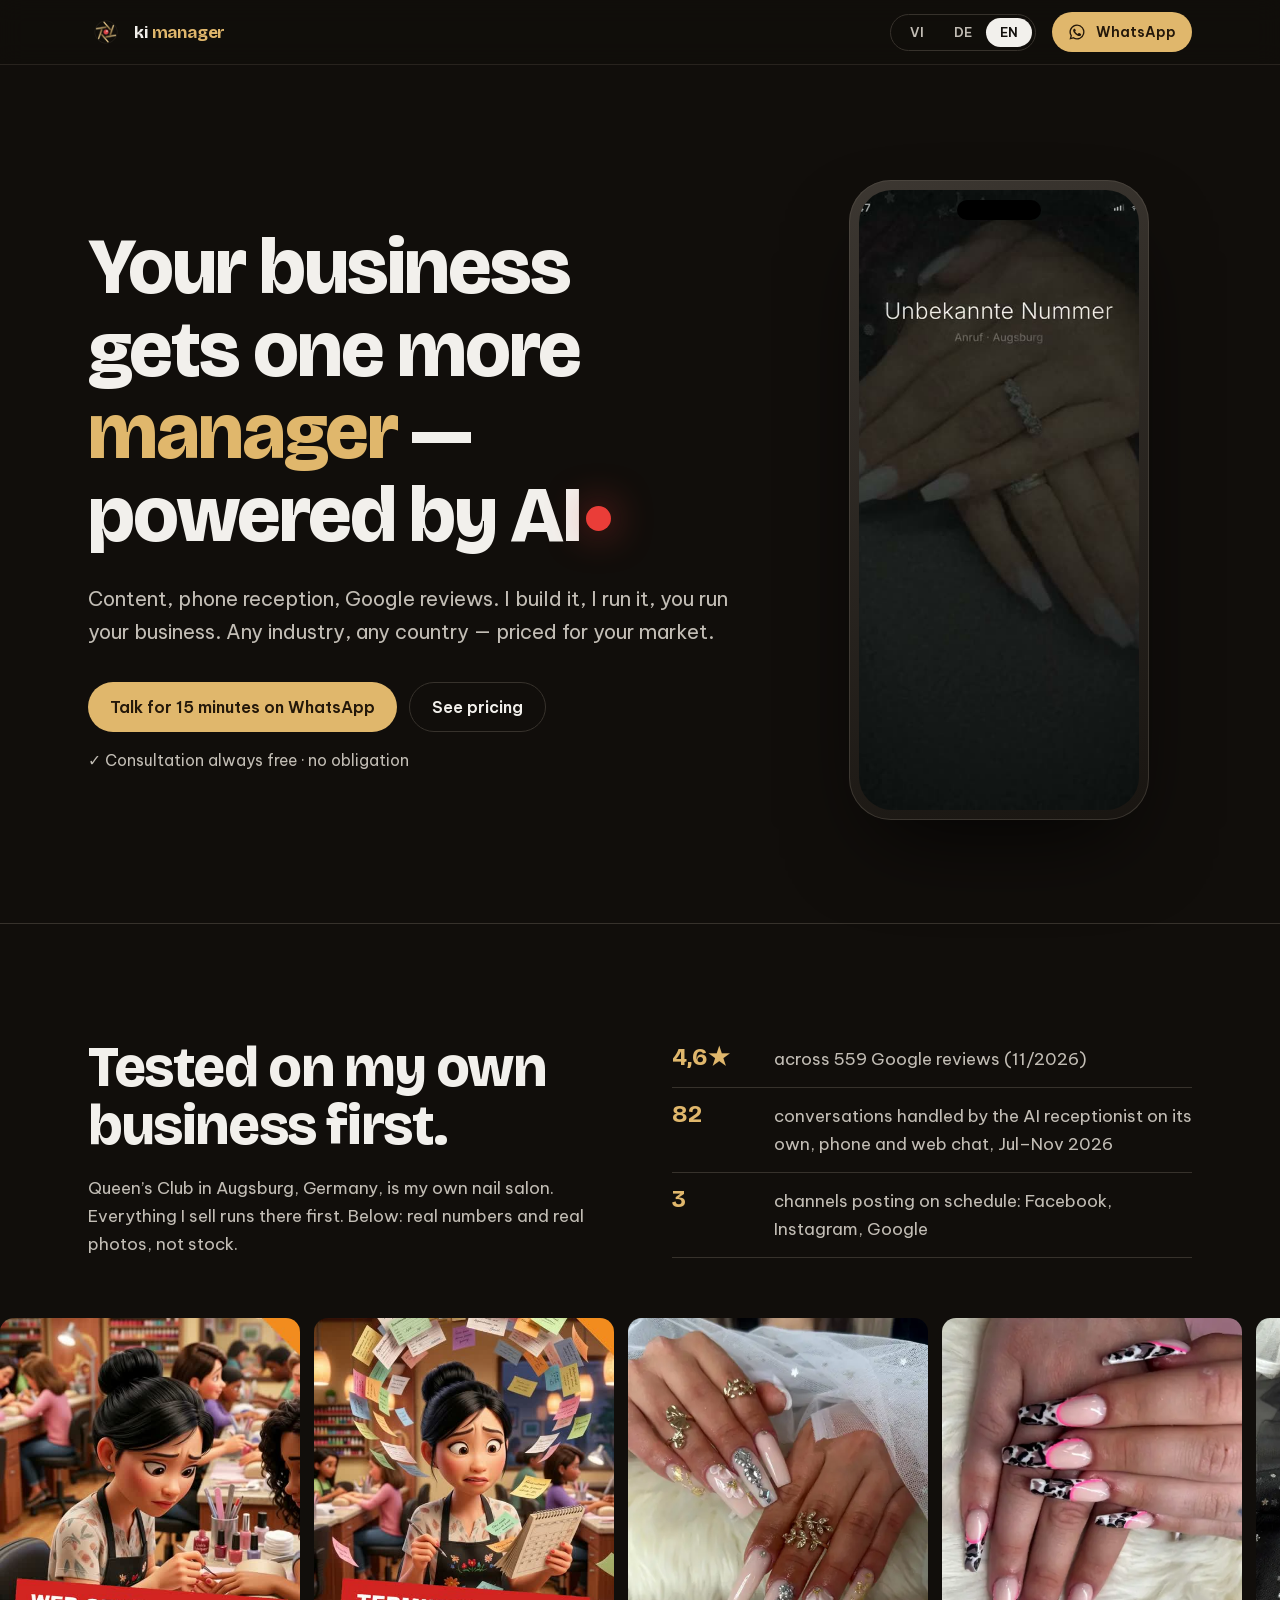
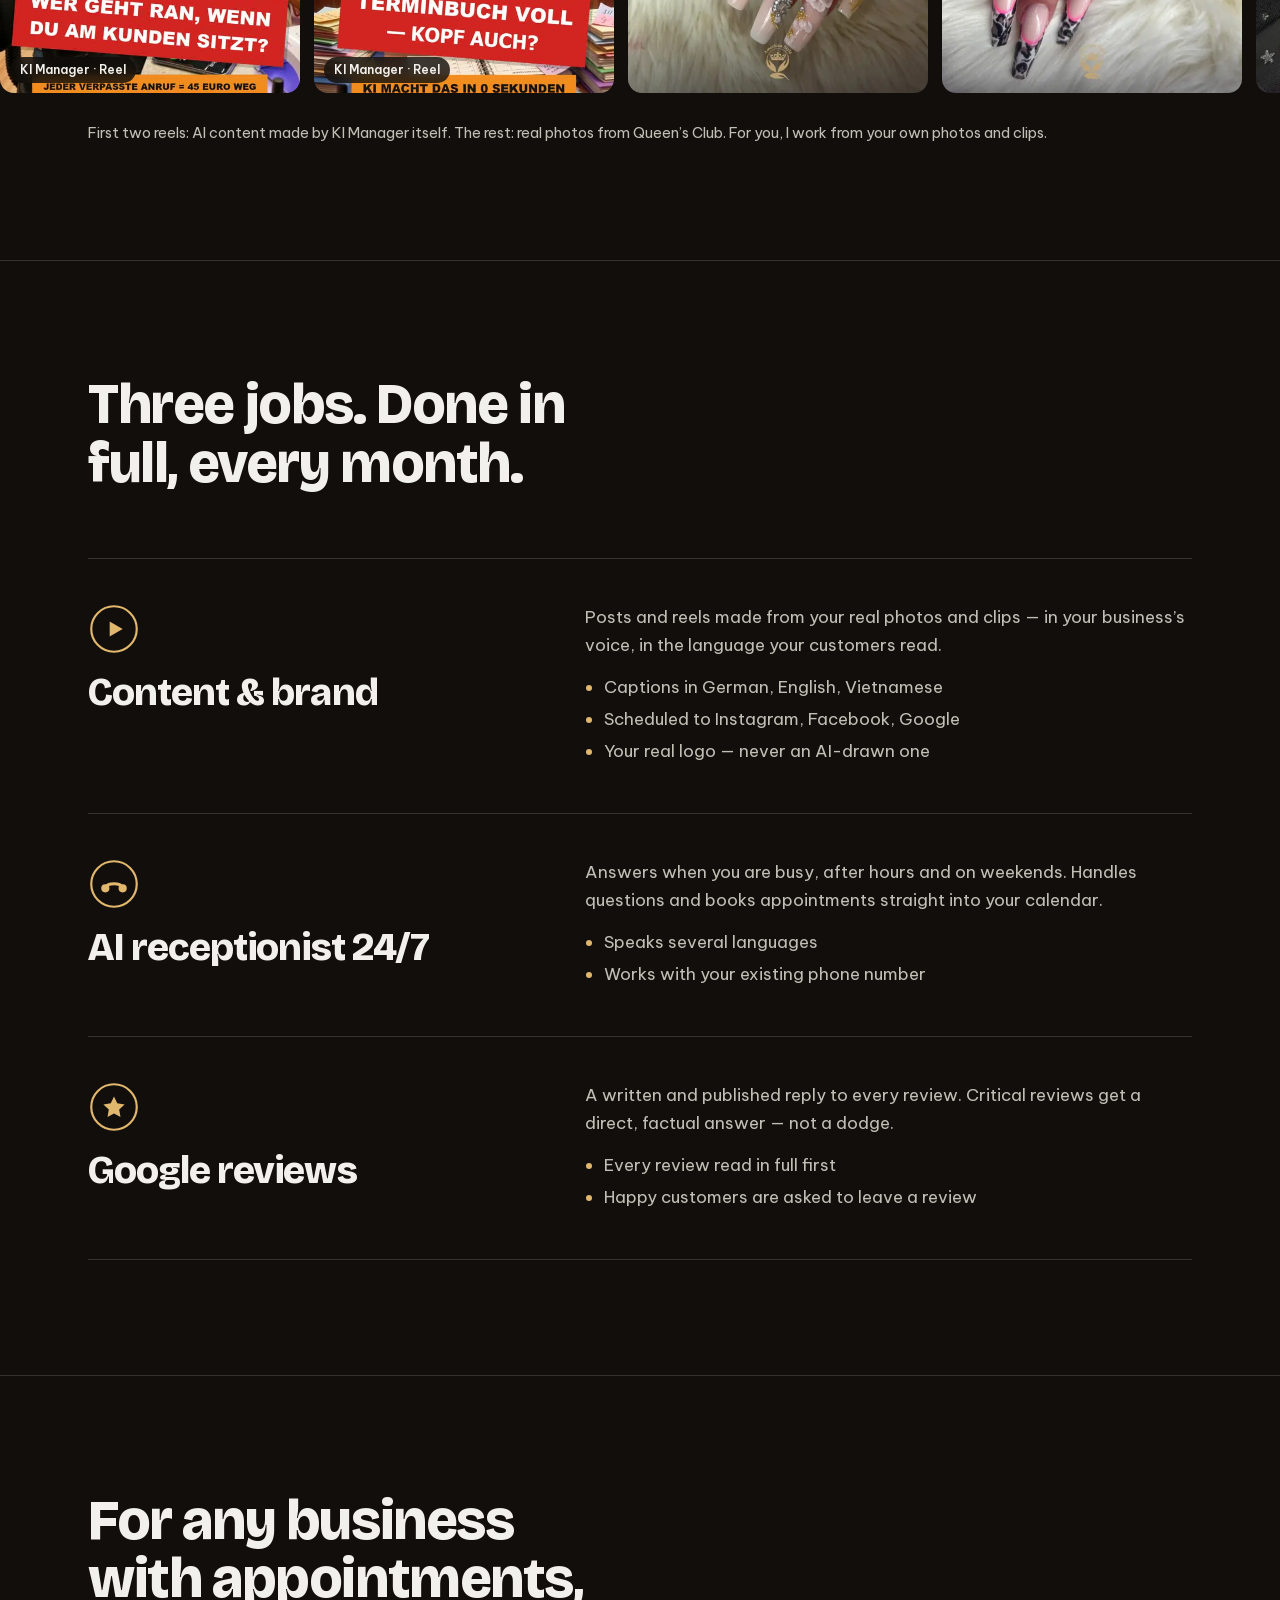
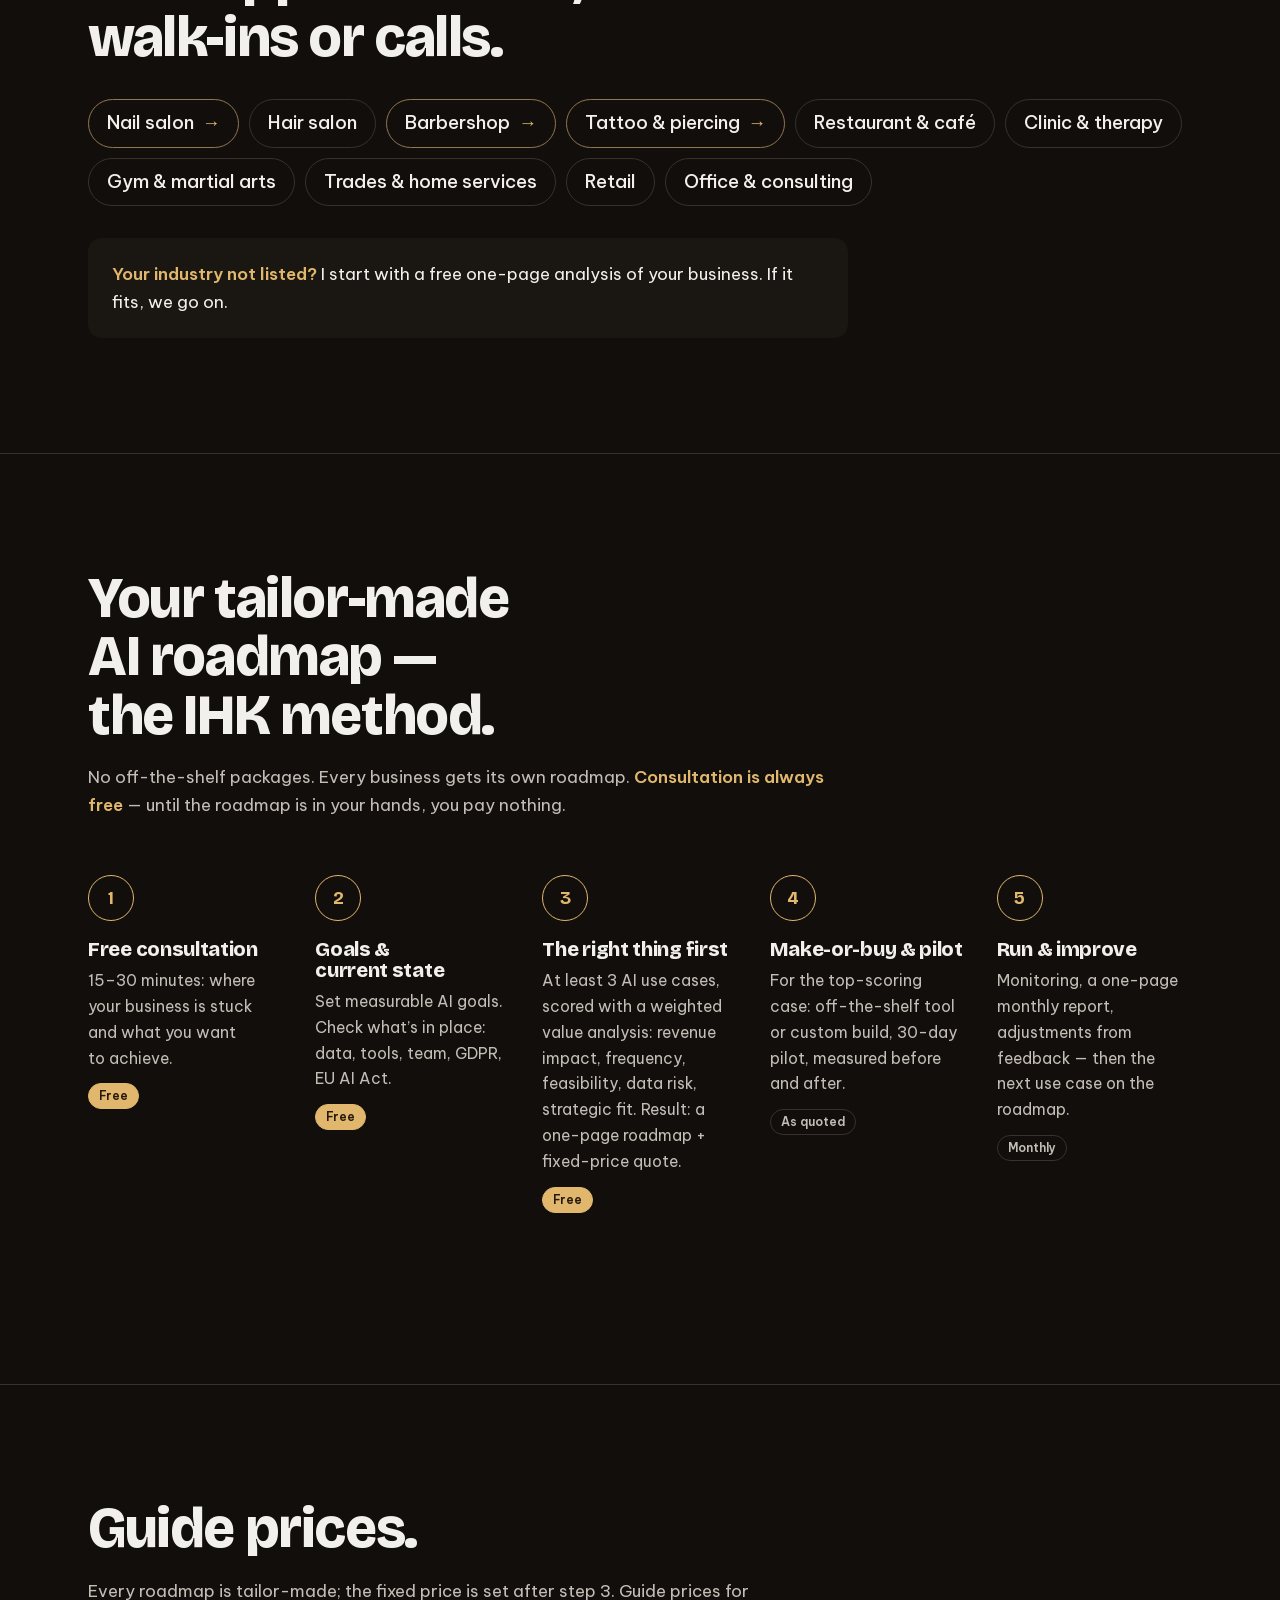
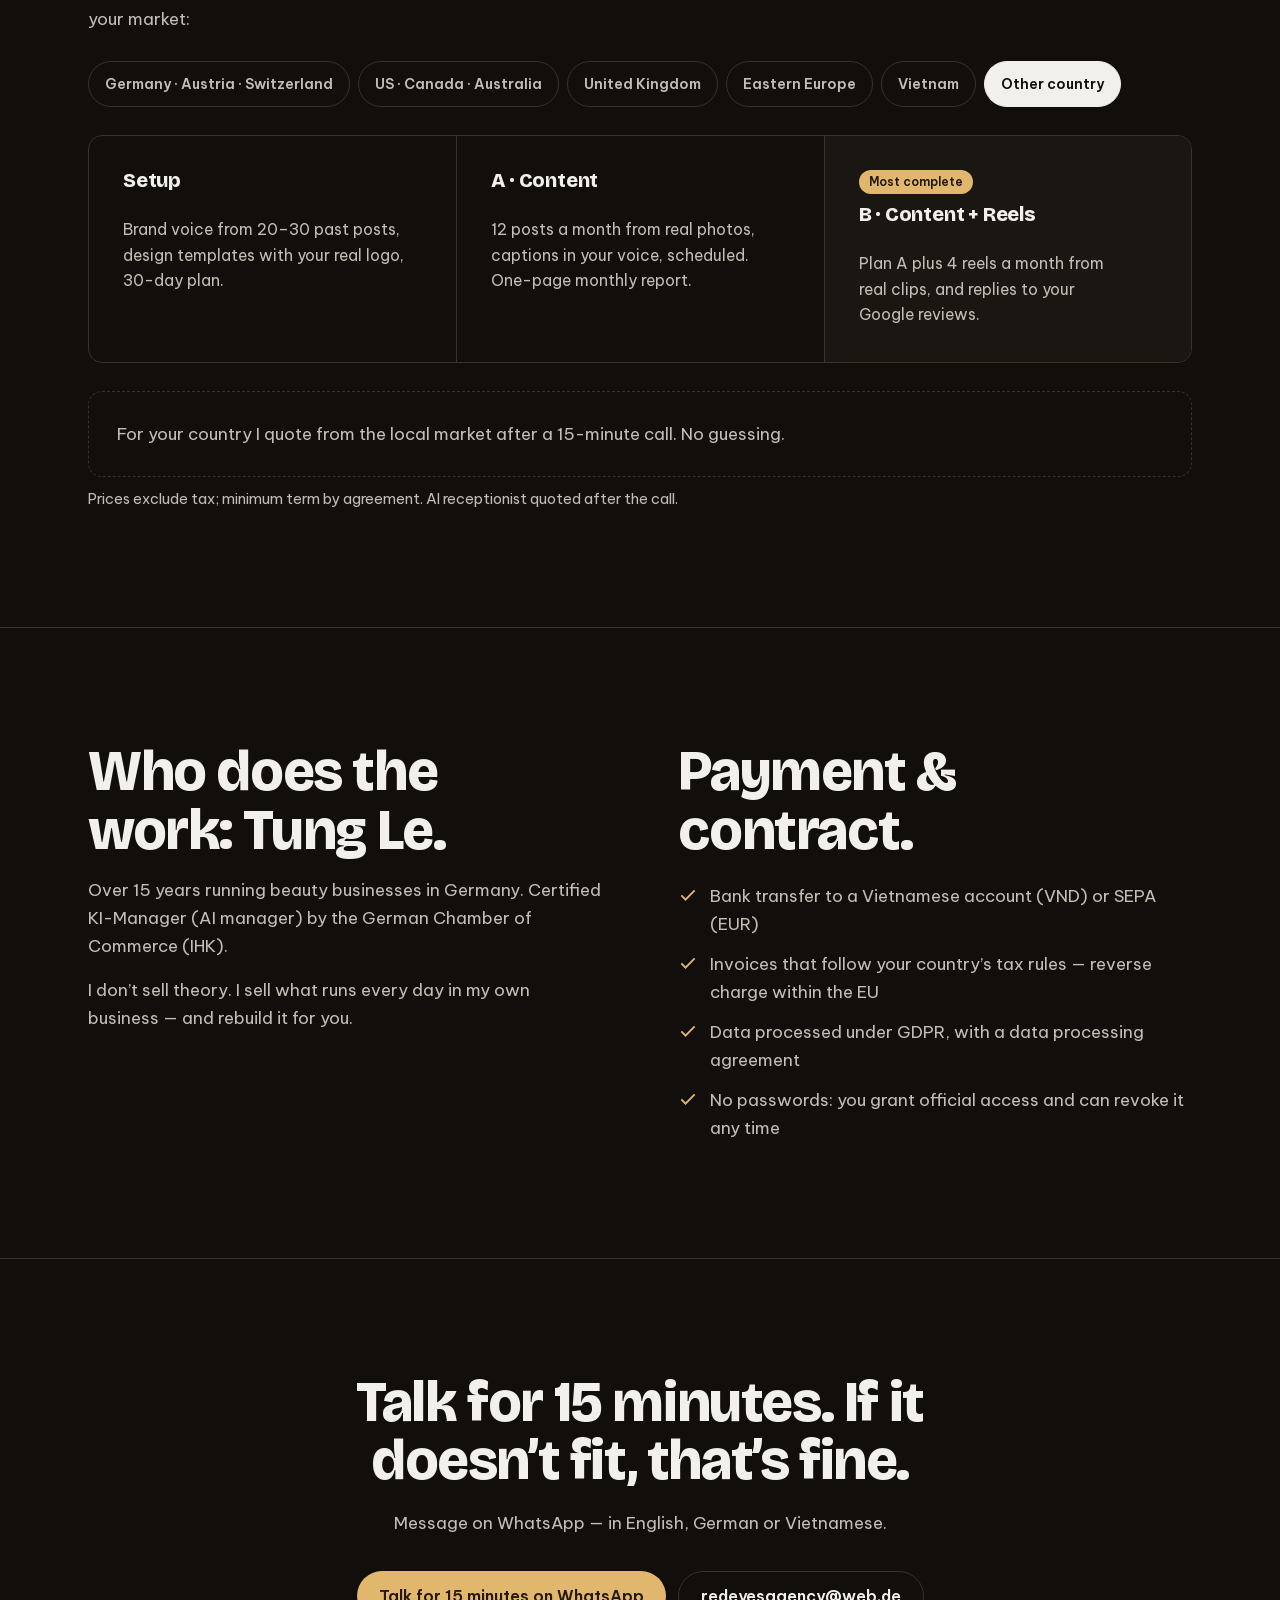
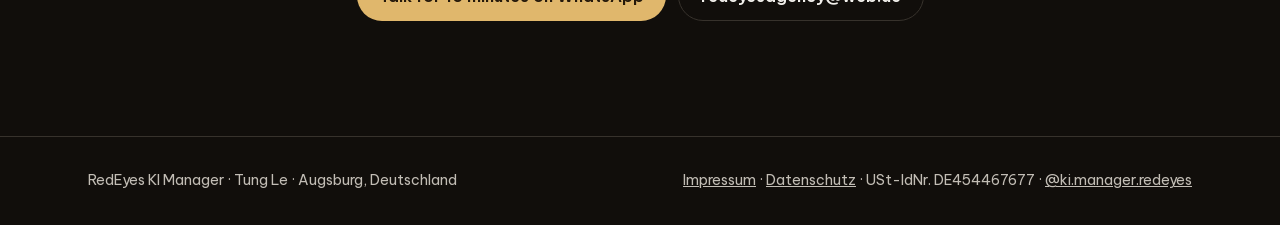
==== index.html @ dd8706c1 "KI Manager site: trang chu, Fahrplan, 3 nganh, Impressum, Datenschutz" ====
<!doctype html>
<html lang="vi">
<head>
<meta charset="utf-8">
<meta name="viewport" content="width=device-width, initial-scale=1, viewport-fit=cover">
<title>RedEyes KI Manager</title>
<meta name="description" content="Nội dung, lễ tân AI và đánh giá Google cho doanh nghiệp mọi ngành. Thử trên tiệm của chính mình trước.">
<meta name="theme-color" content="#16130f">
<link rel="stylesheet" href="fonts/fonts.css">
<link rel="icon" href="media/mark.png">
<meta property="og:image" content="media/hero_2147.jpg">
<style>
:root{
  --bg: oklch(0.165 0.008 70);
  --bg-2: oklch(0.205 0.01 70);
  --line: oklch(0.32 0.012 70);
  --ink: oklch(0.955 0.006 80);
  --ink-2: oklch(0.80 0.012 80);
  --gold: oklch(0.80 0.105 82);
  --gold-ink: oklch(0.22 0.03 70);
  --red: oklch(0.62 0.21 27);
  --r: 14px;
  --gut: clamp(16px, 4vw, 48px);
  --max: 1200px;
  --ease: cubic-bezier(.22,1,.36,1);
  --z-sticky: 10;
  color-scheme: dark;
}
*{box-sizing:border-box}
html{-webkit-text-size-adjust:100%;scroll-behavior:smooth}
body{margin:0;background:var(--bg);color:var(--ink);font:400 17px/1.65 "Be Vietnam Pro",system-ui,sans-serif;-webkit-font-smoothing:antialiased}
img,video{display:block;max-width:100%}
a{color:inherit}
h1,h2,h3{font-family:"Bricolage Grotesque",system-ui,sans-serif;font-weight:800;line-height:1.04;letter-spacing:-0.025em;margin:0;text-wrap:balance}
p{margin:0;text-wrap:pretty}
.wrap{max-width:var(--max);margin:0 auto;padding-left:max(var(--gut), env(safe-area-inset-left, 0px));padding-right:max(var(--gut), env(safe-area-inset-right, 0px))}
.skip{position:absolute;left:-9999px}
.skip:focus{left:16px;top:16px;background:var(--gold);color:var(--gold-ink);padding:8px 14px;border-radius:8px;z-index:20}
:focus-visible{outline:2px solid var(--gold);outline-offset:3px;border-radius:6px}

/* header */
body::before{content:"";position:fixed;inset:0 0 auto;height:env(safe-area-inset-top, 0px);z-index:var(--z-sticky);background:var(--bg)}
header{position:sticky;top:env(safe-area-inset-top, 0px);z-index:var(--z-sticky);background:color-mix(in oklch, var(--bg) 86%, transparent);backdrop-filter:saturate(1.2) blur(12px);-webkit-backdrop-filter:saturate(1.2) blur(12px);border-bottom:1px solid color-mix(in oklch, var(--line) 60%, transparent)}
.bar{display:flex;align-items:center;gap:16px;height:64px}
.brand{display:flex;align-items:center;gap:10px;text-decoration:none;margin-right:auto}
.brand img{width:36px;height:36px}
.brand b{font:700 17px/1 "Bricolage Grotesque";letter-spacing:-.01em;white-space:nowrap}
.brand b i{font-style:normal;color:var(--gold)}
.lang{display:flex;border:1px solid var(--line);border-radius:999px;padding:3px}
.lang button{all:unset;cursor:pointer;font:600 13px/1 "Be Vietnam Pro";padding:8px 11px;border-radius:999px;color:var(--ink-2);min-width:24px;text-align:center}
.lang button[aria-pressed="true"]{background:var(--ink);color:var(--bg)}
.btn{display:inline-flex;align-items:center;gap:10px;font:600 16px/1 "Be Vietnam Pro";text-decoration:none;padding:16px 22px;border-radius:999px;background:var(--gold);color:var(--gold-ink);transition:transform .25s var(--ease),background .25s var(--ease);min-height:48px}
.btn:hover{transform:translateY(-1px);background:oklch(0.85 0.1 82)}
.btn:active{transform:translateY(0)}
.btn.ghost{background:transparent;color:var(--ink);border:1px solid var(--line)}
.btn.ghost:hover{background:var(--bg-2)}
.btn svg{width:18px;height:18px;flex:none}
.bar .btn{padding:11px 16px;min-height:40px;font-size:14px}
@media (max-width:620px){.bar .btn span{display:none}.bar .btn{padding:11px}}

/* hero */
.hero{padding:clamp(48px,9vw,120px) 0 clamp(56px,8vw,104px)}
.hero .wrap{display:grid;grid-template-columns:1.25fr .75fr;gap:clamp(32px,6vw,80px);align-items:center}
.hero h1{font-size:clamp(2.6rem,6.2vw,5.4rem)}
.hero h1 em{font-style:normal;color:var(--gold)}
.dot{display:inline-block;width:.32em;height:.32em;border-radius:50%;background:var(--red);vertical-align:.12em;margin-left:.06em;box-shadow:0 0 .5em color-mix(in oklch,var(--red) 70%,transparent)}
.hero p.lead{font-size:clamp(1.05rem,1.6vw,1.25rem);color:var(--ink-2);max-width:56ch;margin-top:26px}
.cta{display:flex;flex-wrap:wrap;gap:12px;margin-top:34px}
.phone{justify-self:center;width:min(300px,78vw);aspect-ratio:9/19.2;border-radius:42px;padding:10px;background:linear-gradient(160deg,oklch(0.34 0.012 70),oklch(0.2 0.01 70));box-shadow:0 40px 90px -30px oklch(0 0 0 / .8),inset 0 0 0 1px oklch(0.45 0.015 75 / .5);position:relative}
.phone video{width:100%;height:100%;object-fit:cover;border-radius:33px;background:#000}
.phone::after{content:"";position:absolute;top:20px;left:50%;translate:-50% 0;width:28%;height:20px;border-radius:20px;background:#000}
@media (max-width:860px){.hero .wrap{grid-template-columns:1fr}.phone{width:min(260px,70vw)}}

/* sections */
section{padding:clamp(64px,9vw,128px) 0}
.h2{font-size:clamp(2rem,4.4vw,3.6rem);max-width:18ch}
.sub{color:var(--ink-2);max-width:62ch;margin-top:18px;font-size:1.06rem}
.rule{border-top:1px solid var(--line)}

/* proof */
.proof-head{display:grid;grid-template-columns:1fr 1fr;gap:clamp(24px,5vw,64px);align-items:end}
.facts{list-style:none;margin:0;padding:0;display:grid;gap:14px}
.facts li{display:flex;gap:14px;align-items:baseline;padding-bottom:14px;border-bottom:1px solid var(--line)}
.facts strong{font:700 1.5rem/1 "Bricolage Grotesque";color:var(--gold);white-space:nowrap;min-width:5.5ch}
.facts span{color:var(--ink-2)}
@media (max-width:860px){.proof-head{grid-template-columns:1fr}}
.strip{margin-top:clamp(36px,5vw,56px);display:grid;grid-auto-flow:column;grid-auto-columns:clamp(220px,26vw,300px);gap:14px;overflow-x:auto;scroll-snap-type:x mandatory;padding:4px var(--gut) 18px;scrollbar-width:thin;scrollbar-color:var(--line) transparent;max-width:calc(var(--max) + 2*var(--gut));margin-inline:auto}
.strip figure{margin:0;scroll-snap-align:start;border-radius:var(--r);overflow:hidden;aspect-ratio:4/5;background:var(--bg-2);position:relative}
.strip img,.strip video{width:100%;height:100%;object-fit:cover;transition:transform .9s var(--ease)}
.strip figure:hover img{transform:scale(1.035)}
.strip .tag{position:absolute;left:10px;bottom:10px;font:600 12px/1 "Be Vietnam Pro";background:oklch(0.16 0.008 70 / .8);backdrop-filter:blur(6px);padding:7px 10px;border-radius:999px}
.note{color:var(--ink-2);font-size:.92rem;margin-top:10px}

/* services */
.svc{margin-top:clamp(36px,5vw,64px);display:grid}
.svc article{display:grid;grid-template-columns:minmax(0,5fr) minmax(0,7fr);gap:clamp(20px,5vw,72px);padding:clamp(28px,4vw,44px) 0;border-top:1px solid var(--line)}
.svc article:last-child{border-bottom:1px solid var(--line)}
.svh{display:flex;flex-direction:column;gap:18px}
.ico{width:52px;height:52px;color:var(--gold)}
.svc h3{font-size:clamp(1.6rem,3vw,2.4rem)}
.svc p{color:var(--ink-2);max-width:58ch}
.svc ul{margin:14px 0 0;padding-left:1.1em;color:var(--ink-2)}
.svc li{margin:4px 0}
.svc li::marker{color:var(--gold)}
@media (max-width:760px){.svc article{grid-template-columns:1fr}}

/* industries */
.ind{display:flex;flex-wrap:wrap;gap:10px;margin-top:32px;list-style:none;padding:0}
.ind li{font:500 clamp(1rem,1.6vw,1.15rem)/1 "Be Vietnam Pro";padding:14px 18px;border:1px solid var(--line);border-radius:999px}
.offer{margin-top:32px;display:flex;gap:16px;align-items:flex-start;background:var(--bg-2);border-radius:var(--r);padding:22px 24px;max-width:760px}
.offer b{color:var(--gold)}

/* steps (a real sequence) */
.steps{counter-reset:s;list-style:none;padding:0;margin:clamp(36px,5vw,56px) 0 0;display:grid;grid-template-columns:repeat(auto-fit,minmax(220px,1fr));gap:clamp(24px,3vw,40px)}
.steps li{counter-increment:s}
.steps li::before{content:counter(s);display:grid;place-items:center;width:44px;height:44px;border-radius:50%;border:1px solid var(--gold);color:var(--gold);font:700 18px/1 "Bricolage Grotesque";margin-bottom:18px}
.steps h3{font-size:1.35rem;letter-spacing:-.015em}
.steps p{color:var(--ink-2);margin-top:8px}

/* pricing */
.regions{display:flex;flex-wrap:wrap;gap:8px;margin-top:28px}
.regions button{all:unset;cursor:pointer;font:600 14px/1 "Be Vietnam Pro";padding:12px 16px;border-radius:999px;border:1px solid var(--line);color:var(--ink-2);min-height:20px;transition:background .2s var(--ease),color .2s var(--ease)}
.regions button:hover{color:var(--ink)}
.regions button[aria-pressed="true"]{background:var(--ink);color:var(--bg);border-color:var(--ink)}
.prices{margin-top:28px;display:grid;grid-template-columns:repeat(3,1fr);border:1px solid var(--line);border-radius:var(--r);overflow:hidden}
.prices > div{padding:clamp(22px,3vw,34px);display:flex;flex-direction:column;gap:10px}
.prices > div + div{border-left:1px solid var(--line)}
.prices .feat{background:var(--bg-2)}
.prices h3{font-size:1.25rem;letter-spacing:-.01em}
.amt{font:800 clamp(2rem,3.6vw,2.8rem)/1 "Bricolage Grotesque";letter-spacing:-.02em;margin-top:6px;font-variant-numeric:tabular-nums}
.amt small{display:block;margin-top:8px;font:500 .95rem/1 "Be Vietnam Pro";color:var(--ink-2);letter-spacing:0}
.prices p{color:var(--ink-2);font-size:.98rem}
.prices .pill{align-self:flex-start;font:600 12px/1 "Be Vietnam Pro";background:var(--gold);color:var(--gold-ink);padding:6px 10px;border-radius:999px}
.ask{margin-top:28px;padding:28px;border:1px dashed var(--line);border-radius:var(--r);color:var(--ink-2)}
@media (max-width:860px){.prices{grid-template-columns:1fr}.prices > div + div{border-left:0;border-top:1px solid var(--line)}}

/* about + pay */
.two{display:grid;grid-template-columns:1fr 1fr;gap:clamp(36px,6vw,96px)}
.two p{color:var(--ink-2);margin-top:16px;max-width:56ch}
.checks{list-style:none;padding:0;margin:22px 0 0;display:grid;gap:12px}
.checks li{display:flex;gap:12px;color:var(--ink-2)}
.checks svg{flex:none;width:20px;height:20px;margin-top:3px;color:var(--gold)}
@media (max-width:860px){.two{grid-template-columns:1fr}}

/* final */
.final{text-align:center}
.final .h2{margin:0 auto;max-width:20ch}
.final .cta{justify-content:center}
.final .sub{margin-inline:auto}
footer{border-top:1px solid var(--line);padding:32px 0 calc(32px + env(safe-area-inset-bottom));color:var(--ink-2);font-size:.9rem}
footer .wrap{display:flex;flex-wrap:wrap;gap:8px 24px;justify-content:space-between}

/* motion: content is visible by default, motion only enhances */
@media (prefers-reduced-motion:no-preference){
  .js .rv{opacity:0;translate:0 18px;filter:blur(4px);transition:opacity .9s var(--ease),translate .9s var(--ease),filter .9s var(--ease)}
  .js .rv.in{opacity:1;translate:0 0;filter:none}
  .amt{transition:opacity .25s var(--ease)}
  .amt.swap{opacity:0}
}
@media (prefers-reduced-motion:reduce){html{scroll-behavior:auto}}


.crumb{display:inline-flex;gap:8px;align-items:center;color:var(--ink-2);text-decoration:none;font:500 14px/1 "Be Vietnam Pro";margin-bottom:28px}
.crumb:hover{color:var(--ink)}
.ind a{color:inherit;text-decoration:none;display:inline-flex;gap:8px;align-items:center}
.ind li:has(a){border-color:color-mix(in oklch,var(--gold) 55%,var(--line));transition:background .2s var(--ease)}
.ind li:has(a):hover{background:var(--bg-2)}
.ind a::after{content:"→";color:var(--gold)}
.chat{justify-self:center;width:min(340px,86vw);background:var(--bg-2);border:1px solid var(--line);border-radius:28px;padding:18px 16px 16px;box-shadow:0 40px 90px -30px oklch(0 0 0 / .8)}
.chat-top{display:flex;align-items:center;gap:10px;padding:0 4px 14px;border-bottom:1px solid var(--line);margin-bottom:14px}
.chat-top img{width:30px;height:30px}
.chat-top b{font:600 14px/1.2 "Be Vietnam Pro"}
.chat-top small{display:block;color:var(--ink-2);font:400 12px/1.3 "Be Vietnam Pro"}
.msg{max-width:84%;padding:10px 13px;border-radius:16px;font-size:15px;line-height:1.45;margin:6px 0}
.msg.in{background:oklch(0.27 0.012 70);border-bottom-left-radius:5px}
.msg.out{background:var(--gold);color:var(--gold-ink);margin-left:auto;border-bottom-right-radius:5px}
.chat-note{color:var(--ink-2);font-size:12px;text-align:center;margin-top:12px}
@media (prefers-reduced-motion:no-preference){.js .msg{opacity:0;translate:0 8px;transition:opacity .5s var(--ease),translate .5s var(--ease)}.js .chat.in .msg{opacity:1;translate:0 0}
.js .chat.in .msg:nth-child(2){transition-delay:.5s}.js .chat.in .msg:nth-child(3){transition-delay:1.1s}.js .chat.in .msg:nth-child(4){transition-delay:1.7s}.js .chat.in .msg:nth-child(5){transition-delay:2.3s}}
.pains{list-style:none;padding:0;margin:clamp(36px,5vw,56px) 0 0;display:grid}
.pains li{display:grid;grid-template-columns:minmax(0,5fr) minmax(0,7fr);gap:clamp(16px,5vw,72px);padding:clamp(24px,3.5vw,36px) 0;border-top:1px solid var(--line)}
.pains li:last-child{border-bottom:1px solid var(--line)}
.pains h3{font-size:clamp(1.3rem,2.4vw,1.8rem);letter-spacing:-.015em}
.pains p{color:var(--ink-2);max-width:58ch}
@media (max-width:760px){.pains li{grid-template-columns:1fr}}
.honest{margin-top:28px;background:var(--bg-2);border-radius:var(--r);padding:24px 26px;max-width:760px;color:var(--ink-2)}
.honest b{color:var(--ink)}
.legal{max-width:760px}
.legal h1{font-size:clamp(2.2rem,5vw,3.6rem);margin-bottom:28px}
.legal h2{font-size:1.35rem;margin:34px 0 10px;letter-spacing:-.01em}
.legal p,.legal li{color:var(--ink-2)}
.legal a{color:var(--gold)}
.foot-links a{color:var(--ink-2)}


.free-tag{display:inline-block;font:600 12px/1 "Be Vietnam Pro";padding:6px 10px;border-radius:999px;border:1px solid var(--line);color:var(--ink-2);margin-top:12px}
.free-tag.f{background:var(--gold);color:var(--gold-ink);border-color:var(--gold)}
.hero-free{margin-top:16px;color:var(--ink-2);font-size:.98rem}
.st-sub{color:var(--ink-2);max-width:62ch;margin-top:18px;font-size:1.06rem}.st-sub b{color:var(--gold)}
.st-link{display:inline-block;margin-top:28px;color:var(--gold);font-weight:600;text-decoration:none}.st-link:hover{text-decoration:underline}
.steps5{counter-reset:s;list-style:none;padding:0;margin:clamp(36px,5vw,56px) 0 0;display:grid;grid-template-columns:repeat(auto-fit,minmax(190px,1fr));gap:clamp(20px,2.6vw,32px)}
.steps5 li{counter-increment:s}
.steps5 li::before{content:counter(s);display:grid;place-items:center;width:44px;height:44px;border-radius:50%;border:1px solid var(--gold);color:var(--gold);font:700 18px/1 "Bricolage Grotesque";margin-bottom:18px}
.steps5 h3{font-size:1.25rem;letter-spacing:-.015em}.steps5 p{color:var(--ink-2);margin-top:8px;font-size:.98rem}
.nw-wrap{overflow-x:auto;margin-top:32px;border:1px solid var(--line);border-radius:var(--r)}
.nw{border-collapse:collapse;width:100%;min-width:620px;font-variant-numeric:tabular-nums}
.nw th,.nw td{padding:14px 16px;text-align:center;border-bottom:1px solid var(--line)}
.nw th:first-child,.nw td:first-child{text-align:left}
.nw thead th{font:600 13px/1.3 "Be Vietnam Pro";color:var(--ink-2);background:var(--bg-2)}
.nw td{color:var(--ink-2)}.nw td.top{color:var(--ink);font-weight:600;background:color-mix(in oklch,var(--gold) 12%,transparent)}
.nw tfoot td{font:800 1.3rem/1 "Bricolage Grotesque";color:var(--ink);border-bottom:0}
.nw tfoot td:first-child{font:600 14px/1.3 "Be Vietnam Pro"}
.nw tfoot td.top{color:var(--gold-ink);background:var(--gold)}

</style>
</head>
<body>
<a class="skip" href="#main" data-i="skip">Bỏ qua tới nội dung</a>

<header>
  <div class="wrap bar">
    <a class="brand" href="#top" aria-label="RedEyes KI Manager">
      <img src="media/mark.png" alt="" width="36" height="36">
      <b>ki <i>manager</i></b>
    </a>
    <div class="lang" role="group" aria-label="Language">
      <button type="button" data-lang="vi" aria-pressed="true">VI</button>
      <button type="button" data-lang="de" aria-pressed="false">DE</button>
      <button type="button" data-lang="en" aria-pressed="false">EN</button>
    </div>
    <a class="btn wa" href="#" target="_blank" rel="noopener">
      <svg viewBox="0 0 24 24" fill="currentColor" aria-hidden="true"><path d="M12 2a10 10 0 0 0-8.6 15.1L2 22l5-1.3A10 10 0 1 0 12 2Zm0 18.2a8.2 8.2 0 0 1-4.2-1.2l-.3-.2-3 .8.8-2.9-.2-.3A8.2 8.2 0 1 1 12 20.2Zm4.5-6.1c-.2-.1-1.5-.7-1.7-.8-.2-.1-.4-.1-.6.1l-.8 1c-.1.2-.3.2-.5.1a6.7 6.7 0 0 1-3.3-2.9c-.3-.4.3-.4.7-1.4.1-.2 0-.3 0-.4l-.8-1.8c-.2-.5-.4-.4-.6-.4h-.5a1 1 0 0 0-.7.3 3 3 0 0 0-.9 2.2 5.2 5.2 0 0 0 1.1 2.7 11.8 11.8 0 0 0 4.5 4c1.7.7 2.3.8 3.2.6.5-.1 1.5-.6 1.7-1.2.2-.6.2-1.1.1-1.2l-.4-.3Z"/></svg>
      <span data-i="wa_short">WhatsApp</span>
    </a>
  </div>
</header>

<main id="main">
  <section class="hero" id="top" aria-labelledby="h1">
    <div class="wrap">
      <div>
        <h1 id="h1" class="rv" data-i="h1">Doanh nghiệp của bạn có thêm một <em>người quản lý</em> — chạy bằng AI<span class="dot" aria-hidden="true"></span></h1>
        <p class="lead rv" data-i="lead">Nội dung, lễ tân điện thoại, đánh giá Google. Tôi dựng, tôi vận hành, bạn lo việc chính. Mọi ngành, mọi nước — giá theo nơi bạn ở.</p>
        <div class="cta rv">
          <a class="btn wa" href="#" target="_blank" rel="noopener"><span data-i="cta1">Nói chuyện 15 phút qua WhatsApp</span></a>
          <a class="btn ghost" href="#gia" data-i="cta2">Xem bảng giá</a>
        </div>
        <p class="hero-free rv" data-i="hero_free">✓ Tư vấn luôn miễn phí · không ràng buộc</p>
      </div>
      <div class="phone rv" aria-hidden="true">
        <video src="media/hero_2147.mp4" poster="media/hero_2147.jpg" autoplay muted loop playsinline preload="metadata"></video>
      </div>
    </div>
  </section>

  <section class="rule" id="that" aria-labelledby="h-proof">
    <div class="wrap proof-head">
      <div>
        <h2 class="h2 rv" id="h-proof" data-i="p_h">Tôi thử trên doanh nghiệp của chính mình trước.</h2>
        <p class="sub rv" data-i="p_sub">Queen's Club ở Augsburg là tiệm nail của tôi. Mọi thứ tôi bán đều chạy ở đó trước. Dưới đây là số thật và ảnh thật, không phải ảnh mẫu.</p>
      </div>
      <ul class="facts rv">
        <li><strong>4,6★</strong><span data-i="f1">trên 559 đánh giá Google (11/2026)</span></li>
        <li><strong>82</strong><span data-i="f2">cuộc trò chuyện do lễ tân AI tự trả lời, điện thoại và chat web, 07–11/2026</span></li>
        <li><strong>3</strong><span data-i="f3">kênh tự đăng theo lịch: Facebook, Instagram, Google</span></li>
      </ul>
    </div>
    <div class="strip" tabindex="0" role="region" aria-label="Queen's Club">
      <figure><video src="media/reel_missed.mp4" poster="media/reel_missed.jpg" muted loop playsinline preload="none" data-hover></video><span class="tag">KI Manager · Reel</span></figure>
      <figure><video src="media/reel_zettel.mp4" poster="media/reel_zettel.jpg" muted loop playsinline preload="none" data-hover></video><span class="tag">KI Manager · Reel</span></figure>
      <figure><img src="media/n013_s.webp" srcset="media/n013_s.webp 480w, media/n013.webp 900w" sizes="300px" alt="" loading="lazy" width="480" height="600"></figure>
      <figure><img src="media/n012_s.webp" srcset="media/n012_s.webp 480w, media/n012.webp 900w" sizes="300px" alt="" loading="lazy" width="480" height="600"></figure>
      <figure><img src="media/n017_s.webp" srcset="media/n017_s.webp 480w, media/n017.webp 900w" sizes="300px" alt="" loading="lazy" width="480" height="600"></figure>
      <figure><img src="media/n035_s.webp" srcset="media/n035_s.webp 480w, media/n035.webp 900w" sizes="300px" alt="" loading="lazy" width="480" height="600"></figure>
      <figure><img src="media/n018_s.webp" srcset="media/n018_s.webp 480w, media/n018.webp 900w" sizes="300px" alt="" loading="lazy" width="480" height="600"></figure>
      <figure><img src="media/n004_s.webp" srcset="media/n004_s.webp 480w, media/n004.webp 900w" sizes="300px" alt="" loading="lazy" width="480" height="600"></figure>
      <figure><img src="media/n054_s.webp" srcset="media/n054_s.webp 480w, media/n054.webp 900w" sizes="300px" alt="" loading="lazy" width="480" height="600"></figure>
    </div>
    <div class="wrap"><p class="note" data-i="p_note">Hai reel đầu: nội dung AI của chính KI Manager. Phần còn lại: ảnh thật của Queen's Club. Với bạn, tôi làm từ ảnh và clip của chính doanh nghiệp bạn.</p></div>
  </section>

  <section class="rule" id="dichvu" aria-labelledby="h-svc">
    <div class="wrap">
      <h2 class="h2 rv" id="h-svc" data-i="s_h">Ba việc. Làm trọn, mỗi tháng.</h2>
      <div class="svc">
        <article class="rv">
          <div class="svh"><svg class="ico" viewBox="0 0 24 24" fill="none" stroke="currentColor" stroke-width="1.4" aria-hidden="true"><circle cx="12" cy="12" r="10.5" stroke-width="1"/><path d="M10 8.5v7l6-3.5z" fill="currentColor" stroke="none"/></svg><h3 data-i="s1_h">Nội dung & thương hiệu</h3></div>
          <div>
            <p data-i="s1_p">Bài đăng và reels làm từ ảnh, clip thật của bạn — viết đúng giọng doanh nghiệp, bằng ngôn ngữ khách bạn đọc.</p>
            <ul><li data-i="s1_a">Caption tiếng Đức, Anh, Việt</li><li data-i="s1_b">Tự lên lịch Instagram, Facebook, Google</li><li data-i="s1_c">Dùng logo thật của bạn, không để AI vẽ logo</li></ul>
          </div>
        </article>
        <article class="rv">
          <div class="svh"><svg class="ico" viewBox="0 0 24 24" fill="none" stroke="currentColor" stroke-width="1.4" aria-hidden="true"><circle cx="12" cy="12" r="10.5" stroke-width="1"/><path d="M8 13.5c1.2-2.2 6.8-2.2 8 0" /><circle cx="8" cy="14" r="1.2" fill="currentColor"/><circle cx="16" cy="14" r="1.2" fill="currentColor"/></svg><h3 data-i="s2_h">Lễ tân AI 24/7</h3></div>
          <div>
            <p data-i="s2_p">Nghe máy khi bạn đang bận, sau giờ làm và cuối tuần. Trả lời câu hỏi và ghi lịch hẹn thẳng vào lịch của bạn.</p>
            <ul><li data-i="s2_a">Nói được nhiều thứ tiếng</li><li data-i="s2_b">Dùng số điện thoại sẵn có của bạn</li></ul>
          </div>
        </article>
        <article class="rv">
          <div class="svh"><svg class="ico" viewBox="0 0 24 24" fill="none" stroke="currentColor" stroke-width="1.4" aria-hidden="true"><circle cx="12" cy="12" r="10.5" stroke-width="1"/><path d="M12 7.2l1.5 3.1 3.4.5-2.5 2.4.6 3.4-3-1.6-3 1.6.6-3.4-2.5-2.4 3.4-.5z" fill="currentColor" stroke="none"/></svg><h3 data-i="s3_h">Đánh giá Google</h3></div>
          <div>
            <p data-i="s3_p">Soạn và đăng câu trả lời cho từng đánh giá. Đánh giá xấu được trả lời thẳng, đúng sự việc, không né.</p>
            <ul><li data-i="s3_a">Đọc toàn văn trước khi trả lời</li><li data-i="s3_b">Nhắc khách hài lòng để lại đánh giá</li></ul>
          </div>
        </article>
      </div>
    </div>
  </section>

  <section class="rule" aria-labelledby="h-ind">
    <div class="wrap">
      <h2 class="h2 rv" id="h-ind" data-i="i_h">Cho mọi doanh nghiệp có khách hẹn, khách ghé, khách gọi.</h2>
      <ul class="ind rv">
        <li><a href="nail/" data-i="i1">Tiệm nail</a></li><li data-i="i2">Salon tóc</li><li><a href="barbershop/" data-i="i9">Barbershop</a></li><li><a href="tattoo/" data-i="i10">Tattoo & piercing</a></li><li data-i="i3">Nhà hàng & café</li><li data-i="i4">Phòng khám & trị liệu</li><li data-i="i5">Phòng tập & võ thuật</li><li data-i="i6">Thợ & dịch vụ tại nhà</li><li data-i="i7">Cửa hàng bán lẻ</li><li data-i="i8">Văn phòng & tư vấn</li>
      </ul>
      <div class="offer rv"><p data-i="i_offer"><b>Ngành của bạn chưa có trong danh sách?</b> Tôi làm trước một trang phân tích miễn phí cho doanh nghiệp của bạn. Thấy hợp thì mình làm tiếp.</p></div>
    </div>
  </section>

  <section class="rule" aria-labelledby="h-steps">
    <div class="wrap">
      <h2 class="h2 rv" id="h-steps" data-i="st_h">Lộ trình AI may đo — theo phương pháp IHK.</h2>
      <p class="st-sub rv" data-i="st_sub">Không có gói làm sẵn. Mỗi doanh nghiệp một lộ trình riêng. <b>Tư vấn luôn miễn phí</b> — tới khi cầm lộ trình trong tay, bạn không trả đồng nào.</p>
      <ol class="steps5"><li class="rv"><h3 data-i="r0_h">Tư vấn miễn phí</h3><p data-i="r0_p">Nói chuyện 15–30 phút: doanh nghiệp bạn đang vướng ở đâu, muốn đạt gì.</p><span class="free-tag f" data-i="r0_t">Miễn phí</span></li><li class="rv"><h3 data-i="r1_h">Mục tiêu & hiện trạng</h3><p data-i="r1_p">Đặt mục tiêu AI đo được bằng số. Kiểm điều kiện sẵn có: dữ liệu, công cụ, nhân sự, GDPR, EU AI Act.</p><span class="free-tag f" data-i="r1_t">Miễn phí</span></li><li class="rv"><h3 data-i="r2_h">Chọn đúng việc trước</h3><p data-i="r2_p">Ít nhất 3 việc AI có thể làm, chấm điểm có trọng số: doanh thu, tần suất, độ khả thi, rủi ro dữ liệu, độ hợp chiến lược. Kết quả: lộ trình 1 trang + giá trọn gói.</p><span class="free-tag f" data-i="r2_t">Miễn phí</span></li><li class="rv"><h3 data-i="r3_h">Mua sẵn hay tự dựng · chạy thử</h3><p data-i="r3_p">Việc điểm cao nhất: chọn công cụ có sẵn hay dựng riêng, chạy thử 30 ngày, đo số trước và sau.</p><span class="free-tag" data-i="r3_t">Theo báo giá</span></li><li class="rv"><h3 data-i="r4_h">Vận hành & cải tiến</h3><p data-i="r4_p">Theo dõi số liệu, báo cáo 1 trang mỗi tháng, chỉnh theo phản hồi — rồi mới sang việc tiếp theo trong lộ trình.</p><span class="free-tag" data-i="r4_t">Hằng tháng</span></li></ol>
      <a class="st-link rv" href="fahrplan/" data-i="st_link">Xem lộ trình chi tiết + ví dụ thật →</a>
    </div>
  </section>

  <section class="rule" id="gia" aria-labelledby="h-price">
    <div class="wrap">
      <h2 class="h2 rv" id="h-price" data-i="pr_h">Giá tham khảo.</h2>
      <p class="sub rv" data-i="pr_sub">Mỗi lộ trình được may đo, giá trọn gói chốt sau bước 3. Đây là giá tham khảo theo thị trường nước bạn:</p>
      <div class="regions" role="group" aria-label="Region">
        <button type="button" data-region="dach"></button>
        <button type="button" data-region="us"></button>
        <button type="button" data-region="uk"></button>
        <button type="button" data-region="ee"></button>
        <button type="button" data-region="vn"></button>
        <button type="button" data-region="other"></button>
      </div>
      <div class="prices" id="prices" aria-live="polite">
        <div><h3 data-i="t0_h">Setup</h3><div class="amt" data-p="setup"></div><p data-i="t0_p">Giọng thương hiệu từ 20–30 bài cũ, mẫu thiết kế theo logo thật, kế hoạch 30 ngày.</p></div>
        <div><h3 data-i="t1_h">A · Nội dung</h3><div class="amt" data-p="a"></div><p data-i="t1_p">12 bài mỗi tháng từ ảnh thật, caption đúng giọng, tự lên lịch. Báo cáo 1 trang mỗi tháng.</p></div>
        <div class="feat"><span class="pill" data-i="t2_pill">Đủ nhất</span><h3 data-i="t2_h">B · Nội dung + Reels</h3><div class="amt" data-p="b"></div><p data-i="t2_p">Gói A, thêm 4 reels mỗi tháng từ clip thật và trả lời đánh giá Google.</p></div>
      </div>
      <div class="ask" id="ask" hidden><p data-i="pr_other">Với nước của bạn, tôi báo giá theo thị trường tại chỗ sau cuộc gọi 15 phút. Không đoán giá.</p></div>
      <p class="note" data-i="pr_note">Giá chưa gồm thuế, hợp đồng tối thiểu theo thoả thuận. Lễ tân AI báo giá riêng sau cuộc gọi.</p>
    </div>
  </section>

  <section class="rule" aria-labelledby="h-about">
    <div class="wrap two">
      <div class="rv">
        <h2 class="h2" id="h-about" data-i="a_h">Người làm: Tung Le.</h2>
        <p data-i="a_p1">Hơn 15 năm làm chủ doanh nghiệp làm đẹp ở Đức. Đã thi đỗ chứng chỉ KI-Manager/-in (IHK).</p>
        <p data-i="a_p2">Tôi không bán lý thuyết. Tôi bán những thứ đang chạy mỗi ngày ở doanh nghiệp của chính mình — rồi dựng lại cho bạn.</p>
      </div>
      <div class="rv">
        <h2 class="h2" data-i="pay_h">Thanh toán & hợp đồng.</h2>
        <ul class="checks">
          <li><svg viewBox="0 0 24 24" fill="none" stroke="currentColor" stroke-width="2.2" aria-hidden="true"><path d="M4 12.5l5 5L20 6.5"/></svg><span data-i="pay1">Chuyển khoản ngân hàng Việt Nam (VND) hoặc SEPA (EUR)</span></li>
          <li><svg viewBox="0 0 24 24" fill="none" stroke="currentColor" stroke-width="2.2" aria-hidden="true"><path d="M4 12.5l5 5L20 6.5"/></svg><span data-i="pay2">Hoá đơn đúng luật thuế nước bạn — trong EU theo Reverse Charge</span></li>
          <li><svg viewBox="0 0 24 24" fill="none" stroke="currentColor" stroke-width="2.2" aria-hidden="true"><path d="M4 12.5l5 5L20 6.5"/></svg><span data-i="pay3">Dữ liệu xử lý theo GDPR, có hợp đồng xử lý dữ liệu</span></li>
          <li><svg viewBox="0 0 24 24" fill="none" stroke="currentColor" stroke-width="2.2" aria-hidden="true"><path d="M4 12.5l5 5L20 6.5"/></svg><span data-i="pay4">Không xin mật khẩu: bạn cấp quyền chính thức, rút lại lúc nào cũng được</span></li>
        </ul>
      </div>
    </div>
  </section>

  <section class="rule final" aria-labelledby="h-final">
    <div class="wrap">
      <h2 class="h2 rv" id="h-final" data-i="fi_h">Nói chuyện 15 phút. Không hợp thì thôi.</h2>
      <p class="sub rv" data-i="fi_sub">Nhắn WhatsApp, viết bằng tiếng Việt, Đức hay Anh đều được.</p>
      <div class="cta rv">
        <a class="btn wa" href="#" target="_blank" rel="noopener"><span data-i="cta1">Nói chuyện 15 phút qua WhatsApp</span></a>
        <a class="btn ghost" href="mailto:redeyesagency@web.de">redeyesagency@web.de</a>
      </div>
    </div>
  </section>
</main>

<footer>
  <div class="wrap">
    <span>RedEyes KI Manager · Tung Le · Augsburg, Deutschland</span>
    <span class="foot-links"><a href="impressum/">Impressum</a> · <a href="datenschutz/">Datenschutz</a> · USt-IdNr. DE454467677 · <a href="https://www.instagram.com/ki.manager.redeyes/" target="_blank" rel="noopener">@ki.manager.redeyes</a></span>
  </div>
</footer>

<script>
(() => {
  document.documentElement.classList.add('js');
  const WA = '491786393980';

  const T = {
    vi: {
      skip:'Bỏ qua tới nội dung', wa_short:'WhatsApp',
      h1:'Doanh nghiệp của bạn có thêm một <em>người quản lý</em> — chạy bằng AI<span class="dot" aria-hidden="true"></span>',
      lead:'Nội dung, lễ tân điện thoại, đánh giá Google. Tôi dựng, tôi vận hành, bạn lo việc chính. Mọi ngành, mọi nước — giá theo nơi bạn ở.',
      cta1:'Nói chuyện 15 phút qua WhatsApp', cta2:'Xem bảng giá',
      p_h:'Tôi thử trên doanh nghiệp của chính mình trước.',
      p_sub:"Queen's Club ở Augsburg là tiệm nail của tôi. Mọi thứ tôi bán đều chạy ở đó trước. Dưới đây là số thật và ảnh thật, không phải ảnh mẫu.",
      f1:'trên 559 đánh giá Google (11/2026)', f2:'cuộc trò chuyện do lễ tân AI tự trả lời, điện thoại và chat web, 07–11/2026', f3:'kênh tự đăng theo lịch: Facebook, Instagram, Google',
      p_note:"Hai reel đầu: nội dung AI của chính KI Manager. Phần còn lại: ảnh thật của Queen's Club. Với bạn, tôi làm từ ảnh và clip của chính doanh nghiệp bạn.",
      s_h:'Ba việc. Làm trọn, mỗi tháng.',
      s1_h:'Nội dung & thương hiệu', s1_p:'Bài đăng và reels làm từ ảnh, clip thật của bạn — viết đúng giọng doanh nghiệp, bằng ngôn ngữ khách bạn đọc.',
      s1_a:'Caption tiếng Đức, Anh, Việt', s1_b:'Tự lên lịch Instagram, Facebook, Google', s1_c:'Dùng logo thật của bạn, không để AI vẽ logo',
      s2_h:'Lễ tân AI 24/7', s2_p:'Nghe máy khi bạn đang bận, sau giờ làm và cuối tuần. Trả lời câu hỏi và ghi lịch hẹn thẳng vào lịch của bạn.',
      s2_a:'Nói được nhiều thứ tiếng', s2_b:'Dùng số điện thoại sẵn có của bạn',
      s3_h:'Đánh giá Google', s3_p:'Soạn và đăng câu trả lời cho từng đánh giá. Đánh giá xấu được trả lời thẳng, đúng sự việc, không né.',
      s3_a:'Đọc toàn văn trước khi trả lời', s3_b:'Nhắc khách hài lòng để lại đánh giá',
      i_h:'Cho mọi doanh nghiệp có khách hẹn, khách ghé, khách gọi.',
      i1:'Tiệm nail', i2:'Salon tóc', i9:'Barbershop', i10:'Tattoo & piercing', i3:'Nhà hàng & café', i4:'Phòng khám & trị liệu', i5:'Phòng tập & võ thuật', i6:'Thợ & dịch vụ tại nhà', i7:'Cửa hàng bán lẻ', i8:'Văn phòng & tư vấn',
      i_offer:'<b>Ngành của bạn chưa có trong danh sách?</b> Tôi làm trước một trang phân tích miễn phí cho doanh nghiệp của bạn. Thấy hợp thì mình làm tiếp.',
      st_h:'Từ cuộc gọi đầu tiên đến bài đăng đầu tiên.',
      st1_h:'Gọi 15 phút', st1_p:'Bạn kể doanh nghiệp đang cần gì. Không hợp thì dừng ở đây.',
      st2_h:'Một trang phân tích', st2_p:'Miễn phí: kênh của bạn đang ở đâu, nên làm gì trước.',
      st3_h:'Ký và dựng', st3_p:'Hợp đồng, cọc 50 %, bạn cấp quyền truy cập chính thức. Tôi dựng giọng thương hiệu và kế hoạch 30 ngày.',
      st4_h:'Chạy hằng tháng', st4_p:'Bài lên đúng lịch. Mỗi tháng một trang báo cáo bằng ngôn ngữ của bạn.',
      pr_h:'Giá theo nơi bạn ở.', pr_sub:'Cùng một công việc, tính theo thị trường nước bạn. Chọn vùng của bạn:',
      t0_h:'Setup', t0_p:'Giọng thương hiệu từ 20–30 bài cũ, mẫu thiết kế theo logo thật, kế hoạch 30 ngày.',
      t1_h:'A · Nội dung', t1_p:'12 bài mỗi tháng từ ảnh thật, caption đúng giọng, tự lên lịch. Báo cáo 1 trang mỗi tháng.',
      t2_pill:'Đủ nhất', t2_h:'B · Nội dung + Reels', t2_p:'Gói A, thêm 4 reels mỗi tháng từ clip thật và trả lời đánh giá Google.',
      pr_other:'Với nước của bạn, tôi báo giá theo thị trường tại chỗ sau cuộc gọi 15 phút. Không đoán giá.',
      pr_note:'Giá chưa gồm thuế, hợp đồng tối thiểu theo thoả thuận. Lễ tân AI báo giá riêng sau cuộc gọi.',
      a_h:'Người làm: Tung Le.', a_p1:'Hơn 15 năm làm chủ doanh nghiệp làm đẹp ở Đức. Học chương trình KI-Manager của IHK.',
      a_p2:'Tôi không bán lý thuyết. Tôi bán những thứ đang chạy mỗi ngày ở doanh nghiệp của chính mình — rồi dựng lại cho bạn.',
      pay_h:'Thanh toán & hợp đồng.', pay1:'Chuyển khoản ngân hàng Việt Nam (VND) hoặc SEPA (EUR)', pay2:'Hoá đơn đúng luật thuế nước bạn — trong EU theo Reverse Charge',
      pay3:'Dữ liệu xử lý theo GDPR, có hợp đồng xử lý dữ liệu', pay4:'Không xin mật khẩu: bạn cấp quyền chính thức, rút lại lúc nào cũng được',
      fi_h:'Nói chuyện 15 phút. Không hợp thì thôi.', fi_sub:'Nhắn WhatsApp, viết bằng tiếng Việt, Đức hay Anh đều được.',
      per:'/ tháng', once:'một lần',
      reg:{dach:'Đức · Áo · Thuỵ Sĩ', us:'Mỹ · Canada · Úc', uk:'Anh', ee:'Đông Âu', vn:'Việt Nam', other:'Nước khác'},
      wa_msg:'Chào anh Tung, tôi muốn nói chuyện 15 phút về KI Manager cho doanh nghiệp của tôi.',
      title:'RedEyes KI Manager — người quản lý AI cho doanh nghiệp', "st_h":"Lộ trình AI may đo — theo phương pháp IHK.", "st_sub":"Không có gói làm sẵn. Mỗi doanh nghiệp một lộ trình riêng. <b>Tư vấn luôn miễn phí</b> — tới khi cầm lộ trình trong tay, bạn không trả đồng nào.", "st_link":"Xem lộ trình chi tiết + ví dụ thật →", "hero_free":"✓ Tư vấn luôn miễn phí · không ràng buộc", "pr_h":"Giá tham khảo.", "pr_sub":"Mỗi lộ trình được may đo, giá trọn gói chốt sau bước 3. Đây là giá tham khảo theo thị trường nước bạn:", "a_p1":"Hơn 15 năm làm chủ doanh nghiệp làm đẹp ở Đức. Đã thi đỗ chứng chỉ KI-Manager/-in (IHK).", "r0_h":"Tư vấn miễn phí", "r0_p":"Nói chuyện 15–30 phút: doanh nghiệp bạn đang vướng ở đâu, muốn đạt gì.", "r0_t":"Miễn phí", "r1_h":"Mục tiêu & hiện trạng", "r1_p":"Đặt mục tiêu AI đo được bằng số. Kiểm điều kiện sẵn có: dữ liệu, công cụ, nhân sự, GDPR, EU AI Act.", "r1_t":"Miễn phí", "r2_h":"Chọn đúng việc trước", "r2_p":"Ít nhất 3 việc AI có thể làm, chấm điểm có trọng số: doanh thu, tần suất, độ khả thi, rủi ro dữ liệu, độ hợp chiến lược. Kết quả: lộ trình 1 trang + giá trọn gói.", "r2_t":"Miễn phí", "r3_h":"Mua sẵn hay tự dựng · chạy thử", "r3_p":"Việc điểm cao nhất: chọn công cụ có sẵn hay dựng riêng, chạy thử 30 ngày, đo số trước và sau.", "r3_t":"Theo báo giá", "r4_h":"Vận hành & cải tiến", "r4_p":"Theo dõi số liệu, báo cáo 1 trang mỗi tháng, chỉnh theo phản hồi — rồi mới sang việc tiếp theo trong lộ trình.", "r4_t":"Hằng tháng"
    },
    de: {
      skip:'Zum Inhalt springen', wa_short:'WhatsApp',
      h1:'Ihr Betrieb bekommt einen <em>Manager</em> dazu — der mit KI arbeitet<span class="dot" aria-hidden="true"></span>',
      lead:'Content, Telefon-Rezeption, Google-Bewertungen. Ich baue es auf, ich betreibe es, Sie kümmern sich um Ihr Geschäft. Jede Branche, jedes Land — Preise nach Ihrem Markt.',
      cta1:'15 Minuten per WhatsApp sprechen', cta2:'Preise ansehen',
      p_h:'Getestet im eigenen Betrieb. Zuerst.',
      p_sub:'Queen’s Club in Augsburg ist mein eigenes Nagelstudio. Alles, was ich verkaufe, läuft dort zuerst. Unten: echte Zahlen und echte Fotos, keine Musterbilder.',
      f1:'bei 559 Google-Bewertungen (11/2026)', f2:'Gespräche selbstständig von der KI-Rezeption geführt, Telefon und Web-Chat, 07–11/2026', f3:'Kanäle mit automatischem Posting nach Plan: Facebook, Instagram, Google',
      p_note:'Die ersten zwei Reels: KI-Content von KI Manager selbst. Der Rest: echte Fotos aus dem Queen’s Club. Für Sie arbeite ich mit Fotos und Clips aus Ihrem eigenen Betrieb.',
      s_h:'Drei Aufgaben. Komplett erledigt, jeden Monat.',
      s1_h:'Content & Marke', s1_p:'Posts und Reels aus Ihren echten Fotos und Clips — im Ton Ihres Betriebs, in der Sprache Ihrer Kunden.',
      s1_a:'Texte auf Deutsch, Englisch, Vietnamesisch', s1_b:'Automatisch geplant für Instagram, Facebook, Google', s1_c:'Mit Ihrem echten Logo — kein KI-generiertes Logo',
      s2_h:'KI-Rezeption 24/7', s2_p:'Geht ran, wenn Sie beschäftigt sind, nach Feierabend und am Wochenende. Beantwortet Fragen und trägt Termine direkt in Ihren Kalender ein.',
      s2_a:'Spricht mehrere Sprachen', s2_b:'Mit Ihrer bestehenden Telefonnummer',
      s3_h:'Google-Bewertungen', s3_p:'Antworten auf jede Bewertung, verfasst und veröffentlicht. Kritische Bewertungen werden direkt und sachlich beantwortet, nicht umgangen.',
      s3_a:'Jede Bewertung wird vollständig gelesen', s3_b:'Zufriedene Kunden werden um eine Bewertung gebeten',
      i_h:'Für jeden Betrieb mit Terminen, Laufkundschaft oder Anrufen.',
      i1:'Nagelstudio', i2:'Friseursalon', i9:'Barbershop', i10:'Tattoo & Piercing', i3:'Restaurant & Café', i4:'Praxis & Therapie', i5:'Fitness & Kampfsport', i6:'Handwerk & Hausdienste', i7:'Einzelhandel', i8:'Büro & Beratung',
      i_offer:'<b>Ihre Branche fehlt?</b> Ich erstelle vorab eine kostenlose Analyse auf einer Seite für Ihren Betrieb. Passt es, machen wir weiter.',
      st_h:'Vom ersten Anruf bis zum ersten Post.',
      st1_h:'15 Minuten Gespräch', st1_p:'Sie erzählen, was Ihr Betrieb braucht. Passt es nicht, endet es hier.',
      st2_h:'Analyse auf einer Seite', st2_p:'Kostenlos: wo Ihre Kanäle stehen und was zuerst kommt.',
      st3_h:'Vertrag und Aufbau', st3_p:'Vertrag, 50 % Anzahlung, offizieller Zugang von Ihnen. Ich baue Markenstimme und 30-Tage-Plan.',
      st4_h:'Laufender Betrieb', st4_p:'Posts erscheinen nach Plan. Jeden Monat ein einseitiger Bericht in Ihrer Sprache.',
      pr_h:'Preise nach Ihrem Markt.', pr_sub:'Gleiche Arbeit, Preis nach dem Markt in Ihrem Land. Wählen Sie Ihre Region:',
      t0_h:'Setup', t0_p:'Markenstimme aus 20–30 alten Posts, Designvorlagen mit Ihrem echten Logo, 30-Tage-Plan.',
      t1_h:'A · Content', t1_p:'12 Posts pro Monat aus echten Fotos, Texte im richtigen Ton, automatisch geplant. Monatlicher Bericht auf einer Seite.',
      t2_pill:'Vollständig', t2_h:'B · Content + Reels', t2_p:'Paket A plus 4 Reels pro Monat aus echten Clips und Antworten auf Google-Bewertungen.',
      pr_other:'Für Ihr Land kalkuliere ich nach dem Markt vor Ort, nach einem 15-Minuten-Gespräch. Kein Raten.',
      pr_note:'Preise zzgl. Steuern, Mindestlaufzeit nach Vereinbarung. KI-Rezeption nach Gespräch auf Angebot.',
      a_h:'Wer das macht: Tung Le.', a_p1:'Über 15 Jahre Unternehmer im Beauty-Bereich in Deutschland. Weiterbildung KI-Manager bei der IHK.',
      a_p2:'Ich verkaufe keine Theorie. Ich verkaufe, was in meinem eigenen Betrieb jeden Tag läuft — und baue es für Sie nach.',
      pay_h:'Zahlung & Vertrag.', pay1:'Überweisung auf ein vietnamesisches Konto (VND) oder per SEPA (EUR)', pay2:'Rechnung nach dem Steuerrecht Ihres Landes — innerhalb der EU per Reverse Charge',
      pay3:'Datenverarbeitung nach DSGVO, mit Auftragsverarbeitungsvertrag', pay4:'Keine Passwörter: Sie erteilen offiziellen Zugang und können ihn jederzeit entziehen',
      fi_h:'15 Minuten reden. Passt es nicht, ist es auch gut.', fi_sub:'Schreiben Sie per WhatsApp — auf Deutsch, Englisch oder Vietnamesisch.',
      per:'/ Monat', once:'einmalig',
      reg:{dach:'DE · AT · CH', us:'USA · Kanada · Australien', uk:'Großbritannien', ee:'Osteuropa', vn:'Vietnam', other:'Anderes Land'},
      wa_msg:'Hallo Tung, ich möchte 15 Minuten über KI Manager für meinen Betrieb sprechen.',
      title:'RedEyes KI Manager — Ihr KI-Manager für den Betrieb', "st_h":"Ihr maßgeschneiderter KI-Fahrplan — nach IHK-Vorgehen.", "st_sub":"Kein Paket von der Stange. Jeder Betrieb bekommt seinen eigenen Fahrplan. <b>Beratung immer kostenfrei</b> — bis Sie Ihren Fahrplan in der Hand halten, zahlen Sie nichts.", "st_link":"Fahrplan im Detail + echtes Beispiel →", "hero_free":"✓ Beratung immer kostenfrei · unverbindlich", "pr_h":"Richtpreise.", "pr_sub":"Jeder Fahrplan ist maßgeschneidert, der Festpreis steht nach Schritt 3. Richtwerte nach dem Markt in Ihrem Land:", "a_p1":"Über 15 Jahre Unternehmer im Beauty-Bereich in Deutschland. Geprüfter KI-Manager (IHK).", "r0_h":"Kostenfreie Beratung", "r0_p":"15–30 Minuten: Wo hakt es in Ihrem Betrieb, was wollen Sie erreichen?", "r0_t":"Kostenfrei", "r1_h":"Ziele & Ist-Analyse", "r1_p":"Messbare KI-Ziele festlegen. Voraussetzungen prüfen: Daten, Tools, Team, DSGVO, EU AI Act.", "r1_t":"Kostenfrei", "r2_h":"Das Richtige zuerst", "r2_p":"Mindestens 3 KI-Anwendungsfälle, bewertet per gewichteter Nutzwertanalyse: Umsatzhebel, Häufigkeit, Umsetzbarkeit, Datenschutz-Risiko, strategischer Fit. Ergebnis: Fahrplan auf einer Seite + Festpreisangebot.", "r2_t":"Kostenfrei", "r3_h":"Make-or-Buy & Pilot", "r3_p":"Für den Spitzenreiter: fertiges Tool oder eigene Lösung, 30 Tage Pilotbetrieb, Messung vorher und nachher.", "r3_t":"Nach Angebot", "r4_h":"Betrieb & Verbesserung", "r4_p":"Monitoring, monatlicher Bericht auf einer Seite, Anpassung nach Feedback — dann der nächste Anwendungsfall im Fahrplan.", "r4_t":"Monatlich"
    },
    en: {
      skip:'Skip to content', wa_short:'WhatsApp',
      h1:'Your business gets one more <em>manager</em> — powered by AI<span class="dot" aria-hidden="true"></span>',
      lead:'Content, phone reception, Google reviews. I build it, I run it, you run your business. Any industry, any country — priced for your market.',
      cta1:'Talk for 15 minutes on WhatsApp', cta2:'See pricing',
      p_h:'Tested on my own business first.',
      p_sub:'Queen’s Club in Augsburg, Germany, is my own nail salon. Everything I sell runs there first. Below: real numbers and real photos, not stock.',
      f1:'across 559 Google reviews (11/2026)', f2:'conversations handled by the AI receptionist on its own, phone and web chat, Jul–Nov 2026', f3:'channels posting on schedule: Facebook, Instagram, Google',
      p_note:'First two reels: AI content made by KI Manager itself. The rest: real photos from Queen’s Club. For you, I work from your own photos and clips.',
      s_h:'Three jobs. Done in full, every month.',
      s1_h:'Content & brand', s1_p:'Posts and reels made from your real photos and clips — in your business’s voice, in the language your customers read.',
      s1_a:'Captions in German, English, Vietnamese', s1_b:'Scheduled to Instagram, Facebook, Google', s1_c:'Your real logo — never an AI-drawn one',
      s2_h:'AI receptionist 24/7', s2_p:'Answers when you are busy, after hours and on weekends. Handles questions and books appointments straight into your calendar.',
      s2_a:'Speaks several languages', s2_b:'Works with your existing phone number',
      s3_h:'Google reviews', s3_p:'A written and published reply to every review. Critical reviews get a direct, factual answer — not a dodge.',
      s3_a:'Every review read in full first', s3_b:'Happy customers are asked to leave a review',
      i_h:'For any business with appointments, walk-ins or calls.',
      i1:'Nail salon', i2:'Hair salon', i9:'Barbershop', i10:'Tattoo & piercing', i3:'Restaurant & café', i4:'Clinic & therapy', i5:'Gym & martial arts', i6:'Trades & home services', i7:'Retail', i8:'Office & consulting',
      i_offer:'<b>Your industry not listed?</b> I start with a free one-page analysis of your business. If it fits, we go on.',
      st_h:'From the first call to the first post.',
      st1_h:'15-minute call', st1_p:'You tell me what your business needs. If it doesn’t fit, it ends here.',
      st2_h:'One-page analysis', st2_p:'Free: where your channels stand and what to do first.',
      st3_h:'Sign and build', st3_p:'Contract, 50 % deposit, official access granted by you. I build your brand voice and a 30-day plan.',
      st4_h:'Monthly operation', st4_p:'Posts go out on schedule. One-page report every month, in your language.',
      pr_h:'Priced for where you are.', pr_sub:'Same work, priced for your country’s market. Choose your region:',
      t0_h:'Setup', t0_p:'Brand voice from 20–30 past posts, design templates with your real logo, 30-day plan.',
      t1_h:'A · Content', t1_p:'12 posts a month from real photos, captions in your voice, scheduled. One-page monthly report.',
      t2_pill:'Most complete', t2_h:'B · Content + Reels', t2_p:'Plan A plus 4 reels a month from real clips, and replies to your Google reviews.',
      pr_other:'For your country I quote from the local market after a 15-minute call. No guessing.',
      pr_note:'Prices exclude tax; minimum term by agreement. AI receptionist quoted after the call.',
      a_h:'Who does the work: Tung Le.', a_p1:'Over 15 years running beauty businesses in Germany. Trained as KI-Manager (AI manager) with the German Chamber of Commerce (IHK).',
      a_p2:'I don’t sell theory. I sell what runs every day in my own business — and rebuild it for you.',
      pay_h:'Payment & contract.', pay1:'Bank transfer to a Vietnamese account (VND) or SEPA (EUR)', pay2:'Invoices that follow your country’s tax rules — reverse charge within the EU',
      pay3:'Data processed under GDPR, with a data processing agreement', pay4:'No passwords: you grant official access and can revoke it any time',
      fi_h:'Talk for 15 minutes. If it doesn’t fit, that’s fine.', fi_sub:'Message on WhatsApp — in English, German or Vietnamese.',
      per:'/ month', once:'one-time',
      reg:{dach:'Germany · Austria · Switzerland', us:'US · Canada · Australia', uk:'United Kingdom', ee:'Eastern Europe', vn:'Vietnam', other:'Other country'},
      wa_msg:'Hi Tung, I’d like a 15-minute talk about KI Manager for my business.',
      title:'RedEyes KI Manager — an AI manager for your business', "st_h":"Your tailor-made AI roadmap — the IHK method.", "st_sub":"No off-the-shelf packages. Every business gets its own roadmap. <b>Consultation is always free</b> — until the roadmap is in your hands, you pay nothing.", "st_link":"See the roadmap in detail + a real example →", "hero_free":"✓ Consultation always free · no obligation", "pr_h":"Guide prices.", "pr_sub":"Every roadmap is tailor-made; the fixed price is set after step 3. Guide prices for your market:", "a_p1":"Over 15 years running beauty businesses in Germany. Certified KI-Manager (AI manager) by the German Chamber of Commerce (IHK).", "r0_h":"Free consultation", "r0_p":"15–30 minutes: where your business is stuck and what you want to achieve.", "r0_t":"Free", "r1_h":"Goals & current state", "r1_p":"Set measurable AI goals. Check what’s in place: data, tools, team, GDPR, EU AI Act.", "r1_t":"Free", "r2_h":"The right thing first", "r2_p":"At least 3 AI use cases, scored with a weighted value analysis: revenue impact, frequency, feasibility, data risk, strategic fit. Result: a one-page roadmap + fixed-price quote.", "r2_t":"Free", "r3_h":"Make-or-buy & pilot", "r3_p":"For the top-scoring case: off-the-shelf tool or custom build, 30-day pilot, measured before and after.", "r3_t":"As quoted", "r4_h":"Run & improve", "r4_p":"Monitoring, a one-page monthly report, adjustments from feedback — then the next use case on the roadmap.", "r4_t":"Monthly"
    }
  };

  // prices: net, local currency (qc_agency_stack/GOI_NOI_DUNG_AI_VN.md §1b, 09.11.2026)
  const P = {
    dach:{cur:'EUR', setup:390,  a:290,  b:490},
    us:  {cur:'USD', setup:490,  a:390,  b:690},
    uk:  {cur:'GBP', setup:349,  a:249,  b:449},
    ee:  {cur:'PLN', setup:990,  a:790,  b:1390},
    vn:  {cur:'VND', setup:4900000, a:3900000, b:6900000},
    other:null
  };
  const LOC = {vi:'vi-VN', de:'de-DE', en:'en-GB'};

  const pick = (k, d) => { try { return localStorage.getItem(k) || d; } catch { return d; } };
  const keep = (k, v) => { try { localStorage.setItem(k, v); } catch {} };

  const navLang = (navigator.language || 'en').slice(0,2);
  let lang = pick('kim_lang', ['vi','de','en'].includes(navLang) ? navLang : 'en');

  const tz = (Intl.DateTimeFormat().resolvedOptions().timeZone || '');
  const tzRegion = () => {
    if (/Ho_Chi_Minh|Saigon/.test(tz)) return 'vn';
    if (/Berlin|Vienna|Zurich|Busingen/.test(tz)) return 'dach';
    if (/London|Dublin|Belfast/.test(tz)) return 'uk';
    if (/Warsaw|Prague|Bucharest|Budapest|Sofia|Bratislava|Zagreb|Ljubljana|Vilnius|Riga|Tallinn/.test(tz)) return 'ee';
    if (/^America\/|^Australia\//.test(tz)) return 'us';
    if (/^Europe\//.test(tz)) return 'dach';
    return 'other';
  };
  let region = pick('kim_region', tzRegion());

  const fmt = (n, cur) => new Intl.NumberFormat(LOC[lang], {style:'currency', currency:cur, maximumFractionDigits:0}).format(n);

  function renderPrices(animate){
    const p = P[region], t = T[lang];
    document.getElementById('prices').hidden = !p;
    document.getElementById('ask').hidden = !!p;
    document.querySelectorAll('.regions button').forEach(b => {
      b.textContent = t.reg[b.dataset.region];
      b.setAttribute('aria-pressed', String(b.dataset.region === region));
    });
    if (!p) return;
    document.querySelectorAll('[data-p]').forEach(el => {
      const k = el.dataset.p;
      const html = fmt(p[k], p.cur) + ' <small>' + (k === 'setup' ? t.once : t.per) + '</small>';
      if (!animate) { el.innerHTML = html; return; }
      el.classList.add('swap');
      setTimeout(() => { el.innerHTML = html; el.classList.remove('swap'); }, 160);
    });
  }

  function render(){
    const t = T[lang];
    document.documentElement.lang = lang;
    document.title = t.title;
    document.querySelectorAll('[data-i]').forEach(el => { const v = t[el.dataset.i]; if (v != null) el.innerHTML = v; });
    document.querySelectorAll('.lang button').forEach(b => b.setAttribute('aria-pressed', String(b.dataset.lang === lang)));
    const href = 'https://wa.me/' + WA + '?text=' + encodeURIComponent(t.wa_msg);
    document.querySelectorAll('a.wa').forEach(a => a.href = href);
    renderPrices(false);
  }

  document.querySelectorAll('.lang button').forEach(b => b.addEventListener('click', () => { lang = b.dataset.lang; keep('kim_lang', lang); render(); }));
  document.querySelectorAll('.regions button').forEach(b => b.addEventListener('click', () => { region = b.dataset.region; keep('kim_region', region); renderPrices(true); }));

  // reels in the strip: play while on screen
  const vids = document.querySelectorAll('video[data-hover]');
  if ('IntersectionObserver' in window) {
    const vo = new IntersectionObserver(es => es.forEach(e => { e.isIntersecting ? e.target.play().catch(()=>{}) : e.target.pause(); }), {threshold:.5});
    vids.forEach(v => vo.observe(v));
    const ro = new IntersectionObserver(es => es.forEach(e => { if (e.isIntersecting) { e.target.classList.add('in'); ro.unobserve(e.target); } }), {rootMargin:'0px 0px -8% 0px'});
    document.querySelectorAll('.rv').forEach(el => ro.observe(el));
  } else {
    document.querySelectorAll('.rv').forEach(el => el.classList.add('in'));
  }
  // safety: never leave content hidden
  setTimeout(() => document.querySelectorAll('.rv').forEach(el => el.classList.add('in')), 2500);

  render();
})();
</script>
</body>
</html>
---- fonts/fonts.css ----
/* vietnamese */
@font-face {
  font-family: 'Be Vietnam Pro';
  font-style: normal;
  font-weight: 400;
  font-display: swap;
  src: url(BeVietnamPro-400-vietnamese.woff2) format('woff2');
  unicode-range: U+0102-0103, U+0110-0111, U+0128-0129, U+0168-0169, U+01A0-01A1, U+01AF-01B0, U+0300-0301, U+0303-0304, U+0308-0309, U+0323, U+0329, U+1EA0-1EF9, U+20AB;
}
/* latin-ext */
@font-face {
  font-family: 'Be Vietnam Pro';
  font-style: normal;
  font-weight: 400;
  font-display: swap;
  src: url(BeVietnamPro-400-latin-ext.woff2) format('woff2');
  unicode-range: U+0100-02BA, U+02BD-02C5, U+02C7-02CC, U+02CE-02D7, U+02DD-02FF, U+0304, U+0308, U+0329, U+1D00-1DBF, U+1E00-1E9F, U+1EF2-1EFF, U+2020, U+20A0-20AB, U+20AD-20C4, U+2113, U+2C60-2C7F, U+A720-A7FF;
}
/* latin */
@font-face {
  font-family: 'Be Vietnam Pro';
  font-style: normal;
  font-weight: 400;
  font-display: swap;
  src: url(BeVietnamPro-400-latin.woff2) format('woff2');
  unicode-range: U+0000-00FF, U+0131, U+0152-0153, U+02BB-02BC, U+02C6, U+02DA, U+02DC, U+0304, U+0308, U+0329, U+2000-206F, U+20AC, U+2122, U+2191, U+2193, U+2212, U+2215, U+FEFF, U+FFFD;
}
/* vietnamese */
@font-face {
  font-family: 'Be Vietnam Pro';
  font-style: normal;
  font-weight: 500;
  font-display: swap;
  src: url(BeVietnamPro-500-vietnamese.woff2) format('woff2');
  unicode-range: U+0102-0103, U+0110-0111, U+0128-0129, U+0168-0169, U+01A0-01A1, U+01AF-01B0, U+0300-0301, U+0303-0304, U+0308-0309, U+0323, U+0329, U+1EA0-1EF9, U+20AB;
}
/* latin-ext */
@font-face {
  font-family: 'Be Vietnam Pro';
  font-style: normal;
  font-weight: 500;
  font-display: swap;
  src: url(BeVietnamPro-500-latin-ext.woff2) format('woff2');
  unicode-range: U+0100-02BA, U+02BD-02C5, U+02C7-02CC, U+02CE-02D7, U+02DD-02FF, U+0304, U+0308, U+0329, U+1D00-1DBF, U+1E00-1E9F, U+1EF2-1EFF, U+2020, U+20A0-20AB, U+20AD-20C4, U+2113, U+2C60-2C7F, U+A720-A7FF;
}
/* latin */
@font-face {
  font-family: 'Be Vietnam Pro';
  font-style: normal;
  font-weight: 500;
  font-display: swap;
  src: url(BeVietnamPro-500-latin.woff2) format('woff2');
  unicode-range: U+0000-00FF, U+0131, U+0152-0153, U+02BB-02BC, U+02C6, U+02DA, U+02DC, U+0304, U+0308, U+0329, U+2000-206F, U+20AC, U+2122, U+2191, U+2193, U+2212, U+2215, U+FEFF, U+FFFD;
}
/* vietnamese */
@font-face {
  font-family: 'Be Vietnam Pro';
  font-style: normal;
  font-weight: 600;
  font-display: swap;
  src: url(BeVietnamPro-600-vietnamese.woff2) format('woff2');
  unicode-range: U+0102-0103, U+0110-0111, U+0128-0129, U+0168-0169, U+01A0-01A1, U+01AF-01B0, U+0300-0301, U+0303-0304, U+0308-0309, U+0323, U+0329, U+1EA0-1EF9, U+20AB;
}
/* latin-ext */
@font-face {
  font-family: 'Be Vietnam Pro';
  font-style: normal;
  font-weight: 600;
  font-display: swap;
  src: url(BeVietnamPro-600-latin-ext.woff2) format('woff2');
  unicode-range: U+0100-02BA, U+02BD-02C5, U+02C7-02CC, U+02CE-02D7, U+02DD-02FF, U+0304, U+0308, U+0329, U+1D00-1DBF, U+1E00-1E9F, U+1EF2-1EFF, U+2020, U+20A0-20AB, U+20AD-20C4, U+2113, U+2C60-2C7F, U+A720-A7FF;
}
/* latin */
@font-face {
  font-family: 'Be Vietnam Pro';
  font-style: normal;
  font-weight: 600;
  font-display: swap;
  src: url(BeVietnamPro-600-latin.woff2) format('woff2');
  unicode-range: U+0000-00FF, U+0131, U+0152-0153, U+02BB-02BC, U+02C6, U+02DA, U+02DC, U+0304, U+0308, U+0329, U+2000-206F, U+20AC, U+2122, U+2191, U+2193, U+2212, U+2215, U+FEFF, U+FFFD;
}
/* vietnamese */
@font-face {
  font-family: 'Bricolage Grotesque';
  font-style: normal;
  font-weight: 500;
  font-stretch: 100%;
  font-display: swap;
  src: url(BricolageGrotesque-500-vietnamese.woff2) format('woff2');
  unicode-range: U+0102-0103, U+0110-0111, U+0128-0129, U+0168-0169, U+01A0-01A1, U+01AF-01B0, U+0300-0301, U+0303-0304, U+0308-0309, U+0323, U+0329, U+1EA0-1EF9, U+20AB;
}
/* latin-ext */
@font-face {
  font-family: 'Bricolage Grotesque';
  font-style: normal;
  font-weight: 500;
  font-stretch: 100%;
  font-display: swap;
  src: url(BricolageGrotesque-500-latin-ext.woff2) format('woff2');
  unicode-range: U+0100-02BA, U+02BD-02C5, U+02C7-02CC, U+02CE-02D7, U+02DD-02FF, U+0304, U+0308, U+0329, U+1D00-1DBF, U+1E00-1E9F, U+1EF2-1EFF, U+2020, U+20A0-20AB, U+20AD-20C4, U+2113, U+2C60-2C7F, U+A720-A7FF;
}
/* latin */
@font-face {
  font-family: 'Bricolage Grotesque';
  font-style: normal;
  font-weight: 500;
  font-stretch: 100%;
  font-display: swap;
  src: url(BricolageGrotesque-500-latin.woff2) format('woff2');
  unicode-range: U+0000-00FF, U+0131, U+0152-0153, U+02BB-02BC, U+02C6, U+02DA, U+02DC, U+0304, U+0308, U+0329, U+2000-206F, U+20AC, U+2122, U+2191, U+2193, U+2212, U+2215, U+FEFF, U+FFFD;
}
/* vietnamese */
@font-face {
  font-family: 'Bricolage Grotesque';
  font-style: normal;
  font-weight: 700;
  font-stretch: 100%;
  font-display: swap;
  src: url(BricolageGrotesque-700-vietnamese.woff2) format('woff2');
  unicode-range: U+0102-0103, U+0110-0111, U+0128-0129, U+0168-0169, U+01A0-01A1, U+01AF-01B0, U+0300-0301, U+0303-0304, U+0308-0309, U+0323, U+0329, U+1EA0-1EF9, U+20AB;
}
/* latin-ext */
@font-face {
  font-family: 'Bricolage Grotesque';
  font-style: normal;
  font-weight: 700;
  font-stretch: 100%;
  font-display: swap;
  src: url(BricolageGrotesque-700-latin-ext.woff2) format('woff2');
  unicode-range: U+0100-02BA, U+02BD-02C5, U+02C7-02CC, U+02CE-02D7, U+02DD-02FF, U+0304, U+0308, U+0329, U+1D00-1DBF, U+1E00-1E9F, U+1EF2-1EFF, U+2020, U+20A0-20AB, U+20AD-20C4, U+2113, U+2C60-2C7F, U+A720-A7FF;
}
/* latin */
@font-face {
  font-family: 'Bricolage Grotesque';
  font-style: normal;
  font-weight: 700;
  font-stretch: 100%;
  font-display: swap;
  src: url(BricolageGrotesque-700-latin.woff2) format('woff2');
  unicode-range: U+0000-00FF, U+0131, U+0152-0153, U+02BB-02BC, U+02C6, U+02DA, U+02DC, U+0304, U+0308, U+0329, U+2000-206F, U+20AC, U+2122, U+2191, U+2193, U+2212, U+2215, U+FEFF, U+FFFD;
}
/* vietnamese */
@font-face {
  font-family: 'Bricolage Grotesque';
  font-style: normal;
  font-weight: 800;
  font-stretch: 100%;
  font-display: swap;
  src: url(BricolageGrotesque-800-vietnamese.woff2) format('woff2');
  unicode-range: U+0102-0103, U+0110-0111, U+0128-0129, U+0168-0169, U+01A0-01A1, U+01AF-01B0, U+0300-0301, U+0303-0304, U+0308-0309, U+0323, U+0329, U+1EA0-1EF9, U+20AB;
}
/* latin-ext */
@font-face {
  font-family: 'Bricolage Grotesque';
  font-style: normal;
  font-weight: 800;
  font-stretch: 100%;
  font-display: swap;
  src: url(BricolageGrotesque-800-latin-ext.woff2) format('woff2');
  unicode-range: U+0100-02BA, U+02BD-02C5, U+02C7-02CC, U+02CE-02D7, U+02DD-02FF, U+0304, U+0308, U+0329, U+1D00-1DBF, U+1E00-1E9F, U+1EF2-1EFF, U+2020, U+20A0-20AB, U+20AD-20C4, U+2113, U+2C60-2C7F, U+A720-A7FF;
}
/* latin */
@font-face {
  font-family: 'Bricolage Grotesque';
  font-style: normal;
  font-weight: 800;
  font-stretch: 100%;
  font-display: swap;
  src: url(BricolageGrotesque-800-latin.woff2) format('woff2');
  unicode-range: U+0000-00FF, U+0131, U+0152-0153, U+02BB-02BC, U+02C6, U+02DA, U+02DC, U+0304, U+0308, U+0329, U+2000-206F, U+20AC, U+2122, U+2191, U+2193, U+2212, U+2215, U+FEFF, U+FFFD;
}
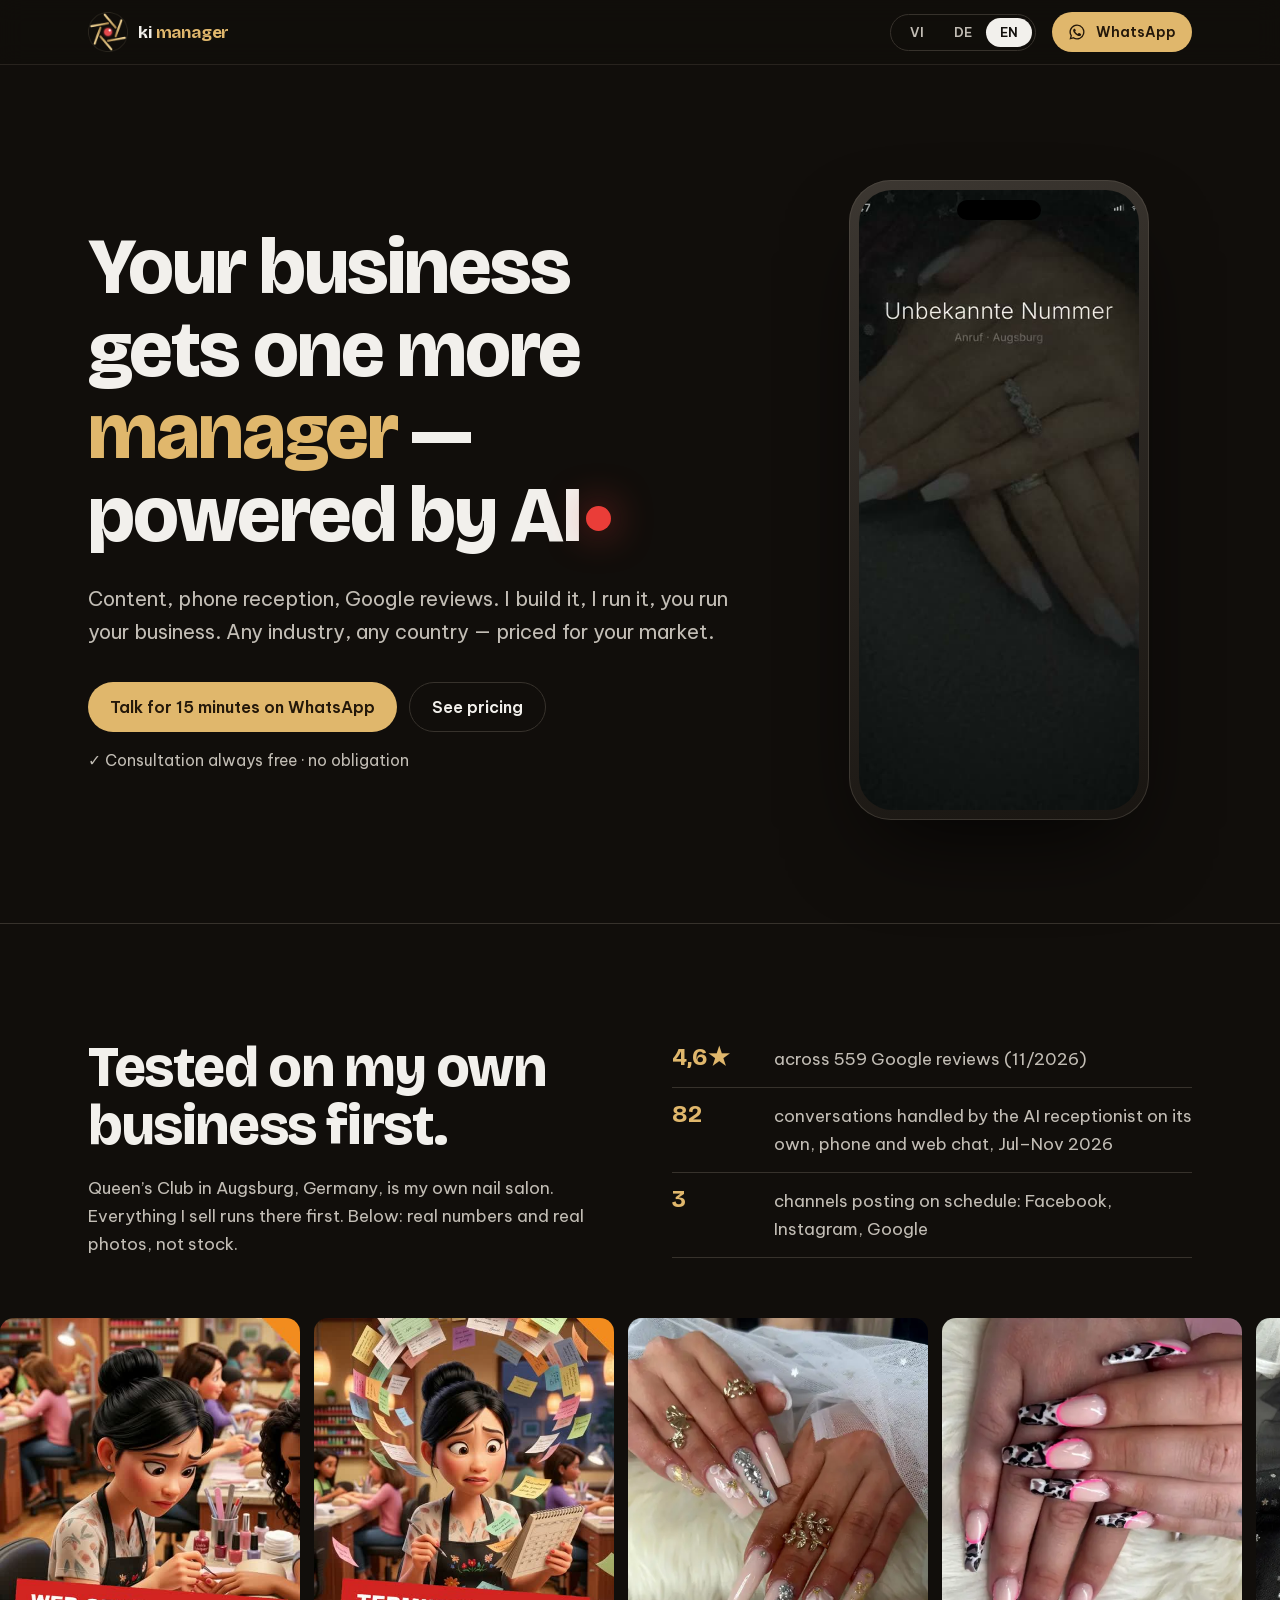
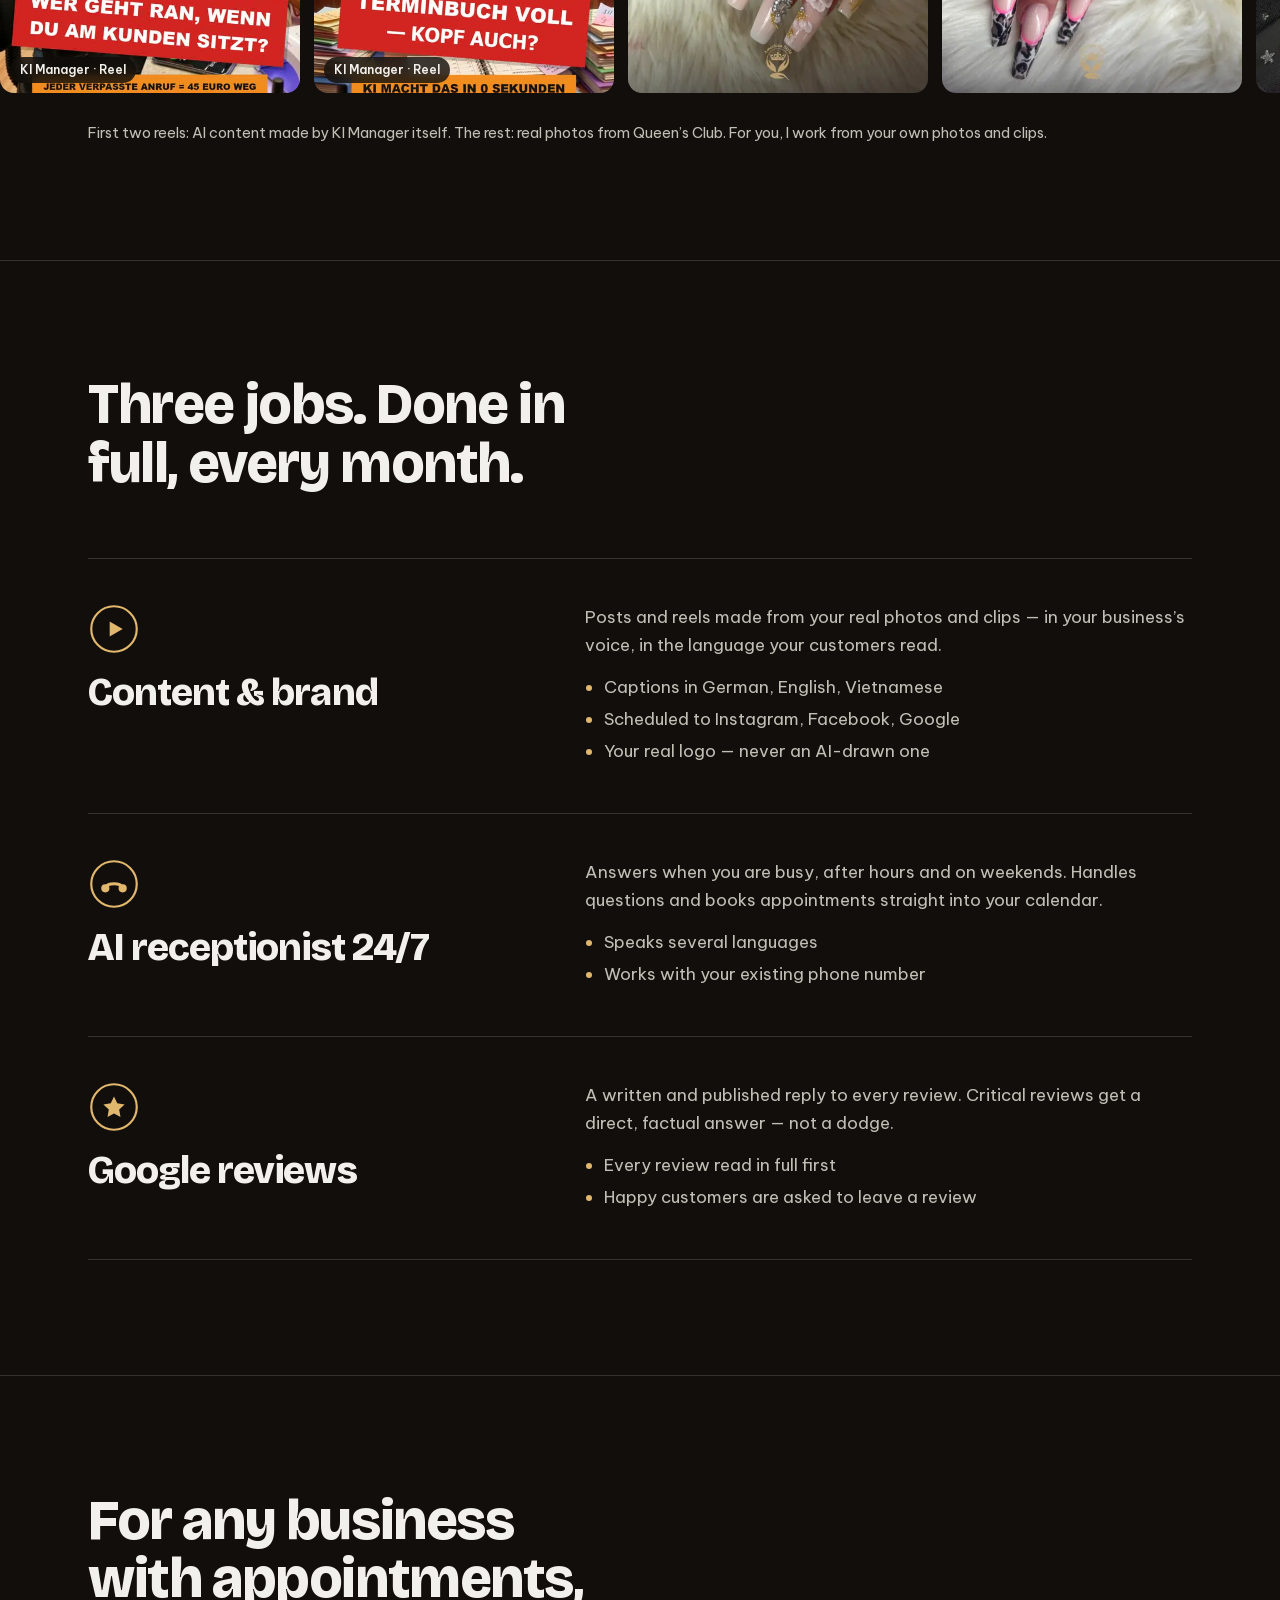
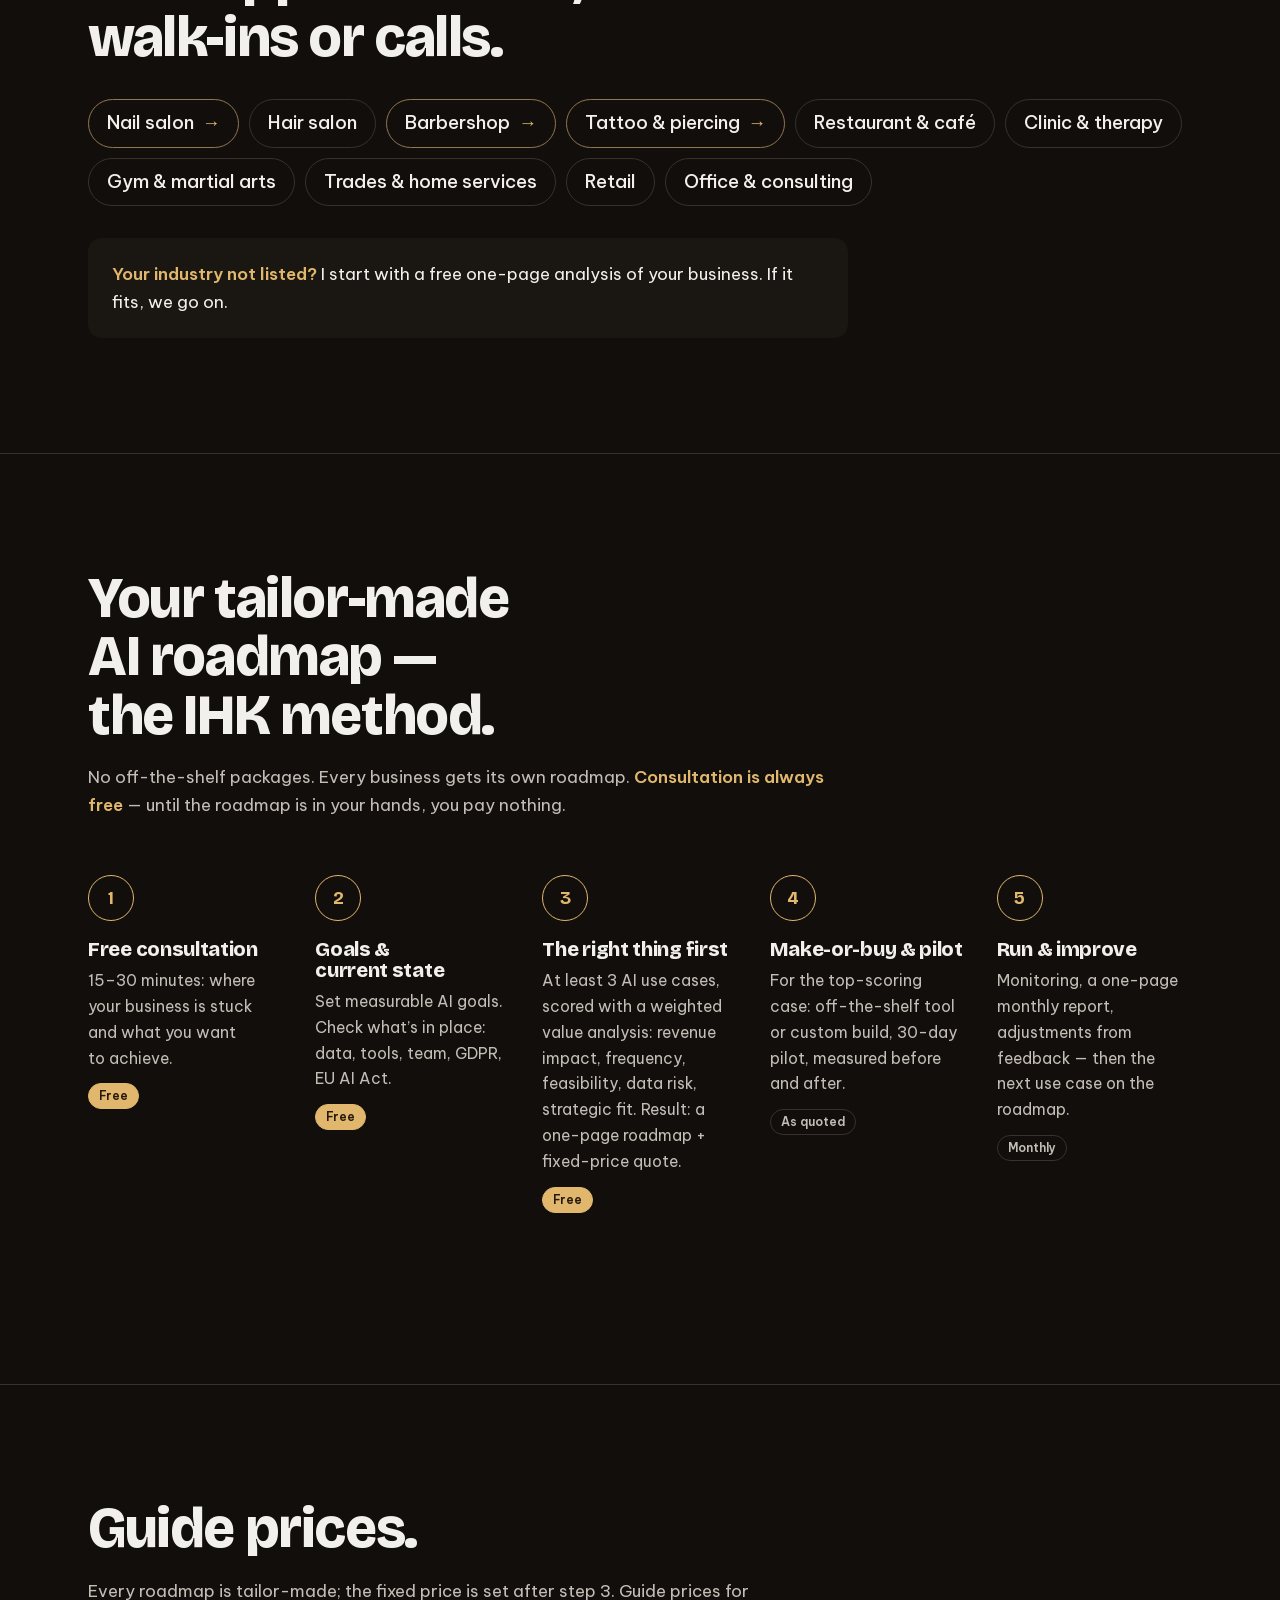
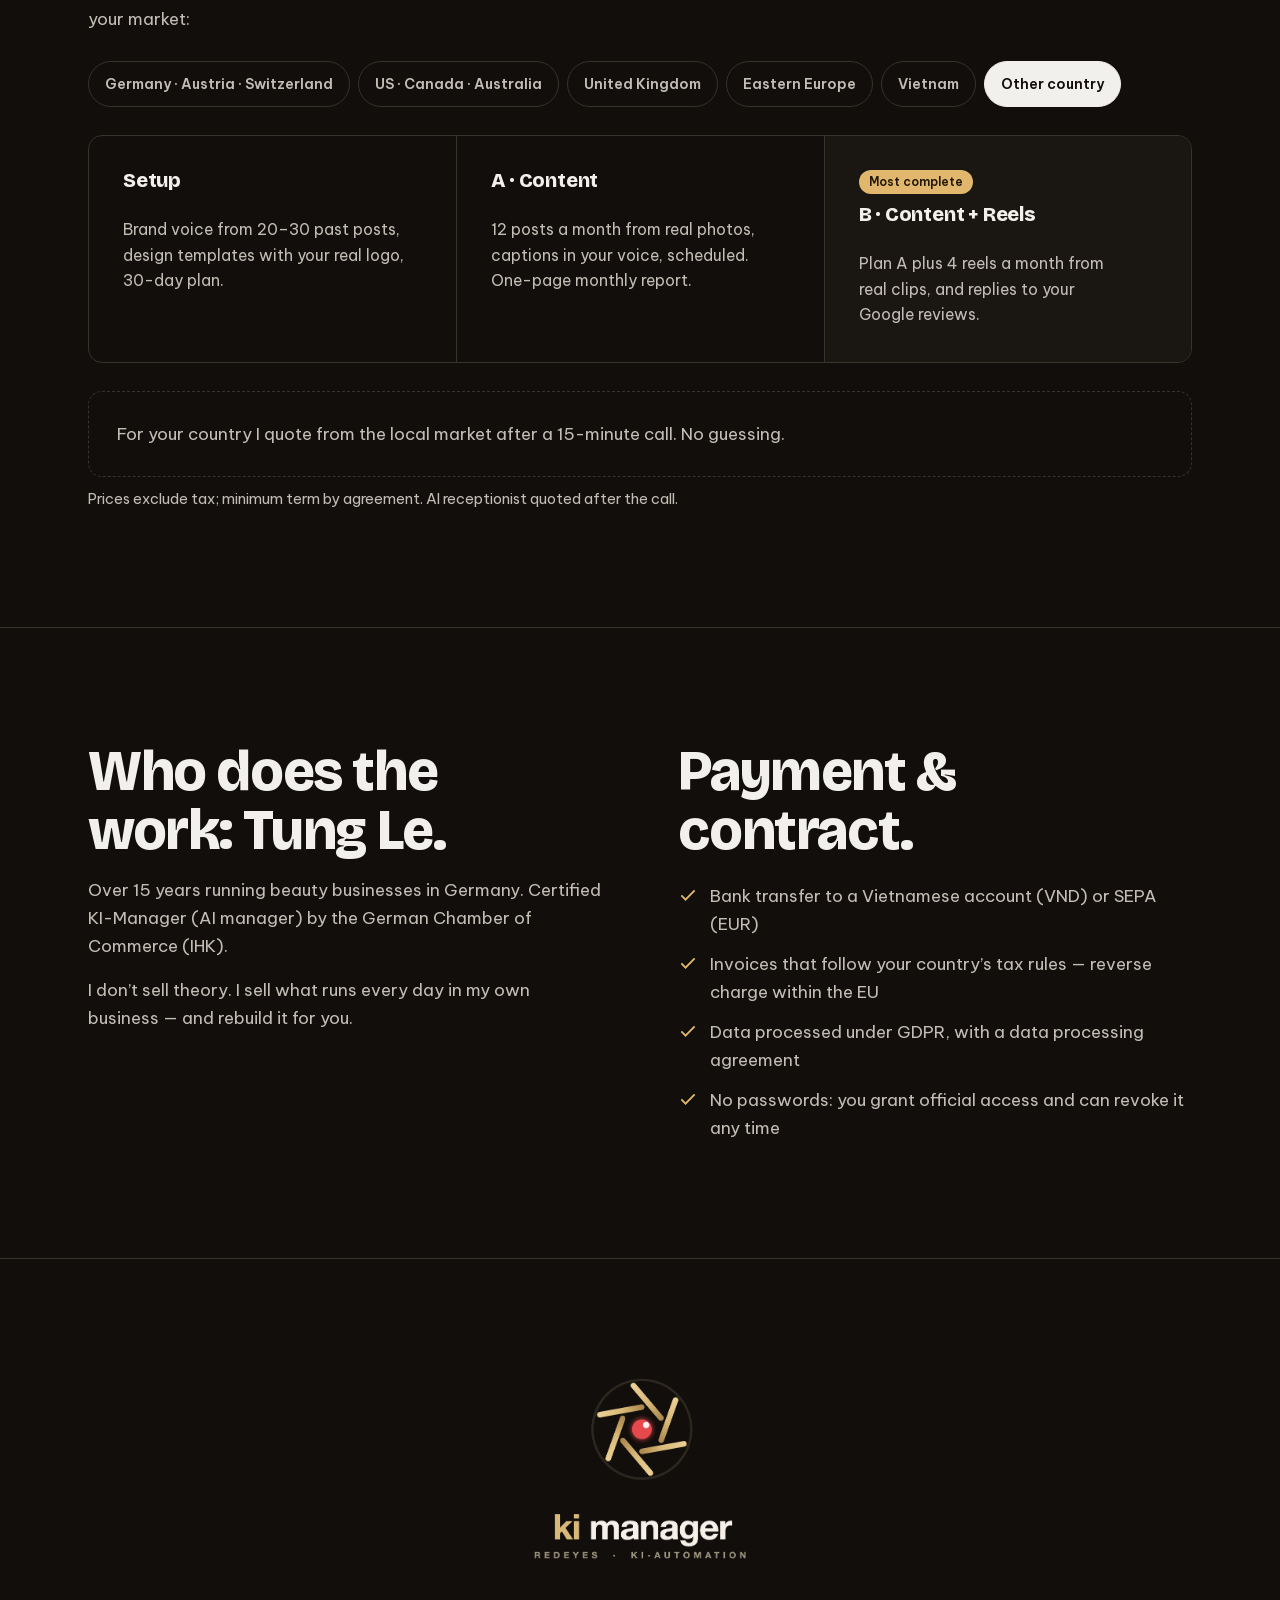
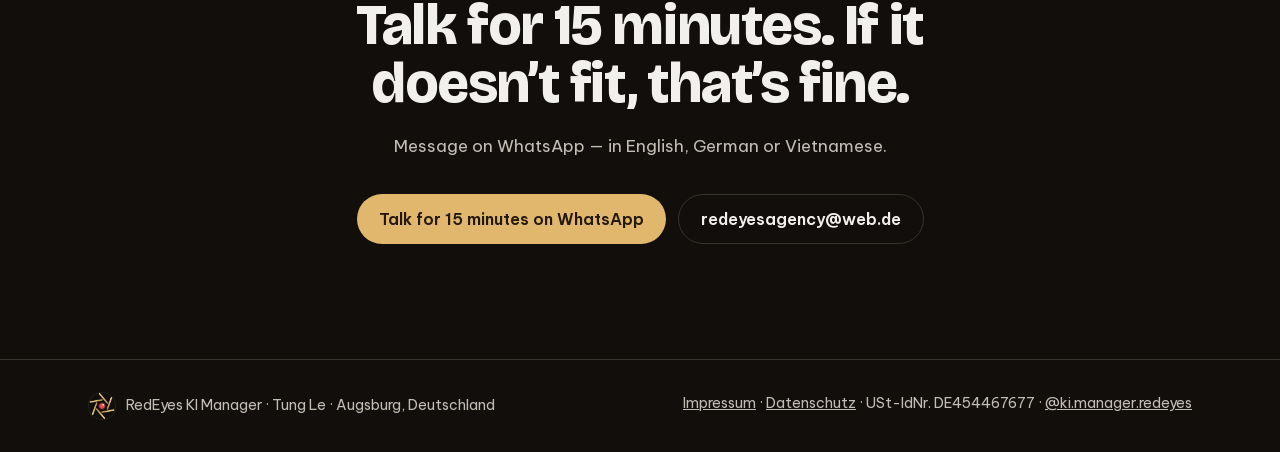
==== commit 2e92f9aa: "Logo KI Manager that: header, favicon, anh chia se, cuoi trang, chan trang" ====
--- a/index.html
+++ b/index.html
@@ -7,8 +7,12 @@
 <meta name="description" content="Nội dung, lễ tân AI và đánh giá Google cho doanh nghiệp mọi ngành. Thử trên tiệm của chính mình trước.">
 <meta name="theme-color" content="#16130f">
 <link rel="stylesheet" href="fonts/fonts.css">
-<link rel="icon" href="media/mark.png">
-<meta property="og:image" content="media/hero_2147.jpg">
+<link rel="icon" type="image/png" sizes="32x32" href="media/icon-32.png">
+<link rel="icon" type="image/png" sizes="192x192" href="media/icon-192.png">
+<link rel="apple-touch-icon" href="media/apple-touch-icon.png">
+<meta property="og:image" content="https://tunglee26091987-rgb.github.io/ki-manager/media/og-ki-manager.png">
+<meta property="og:image:width" content="1200"><meta property="og:image:height" content="630">
+<meta name="twitter:card" content="summary_large_image">
 <style>
 :root{
   --bg: oklch(0.165 0.008 70);
@@ -212,6 +216,10 @@
 .nw tfoot td:first-child{font:600 14px/1.3 "Be Vietnam Pro"}
 .nw tfoot td.top{color:var(--gold-ink);background:var(--gold)}
 
+
+.brand img{width:40px;height:40px}
+.final-logo{display:block;width:clamp(170px,20vw,220px);height:auto;margin:0 auto 34px}
+.foot-brand{display:inline-flex;align-items:center;gap:10px}.foot-brand img{width:28px;height:28px}
 </style>
 </head>
 <body>
@@ -220,7 +228,7 @@
 <header>
   <div class="wrap bar">
     <a class="brand" href="#top" aria-label="RedEyes KI Manager">
-      <img src="media/mark.png" alt="" width="36" height="36">
+      <img src="media/icon-96.png" alt="" width="40" height="40">
       <b>ki <i>manager</i></b>
     </a>
     <div class="lang" role="group" aria-label="Language">
@@ -370,6 +378,7 @@
 
   <section class="rule final" aria-labelledby="h-final">
     <div class="wrap">
+      <img class="final-logo rv" src="media/logo-stacked.png" alt="ki manager · RedEyes KI-Automation" width="559" height="480" loading="lazy">
       <h2 class="h2 rv" id="h-final" data-i="fi_h">Nói chuyện 15 phút. Không hợp thì thôi.</h2>
       <p class="sub rv" data-i="fi_sub">Nhắn WhatsApp, viết bằng tiếng Việt, Đức hay Anh đều được.</p>
       <div class="cta rv">
@@ -382,7 +391,7 @@
 
 <footer>
   <div class="wrap">
-    <span>RedEyes KI Manager · Tung Le · Augsburg, Deutschland</span>
+    <span class="foot-brand"><img src="media/icon-96.png" alt="" width="28" height="28" loading="lazy">RedEyes KI Manager · Tung Le · Augsburg, Deutschland</span>
     <span class="foot-links"><a href="impressum/">Impressum</a> · <a href="datenschutz/">Datenschutz</a> · USt-IdNr. DE454467677 · <a href="https://www.instagram.com/ki.manager.redeyes/" target="_blank" rel="noopener">@ki.manager.redeyes</a></span>
   </div>
 </footer>
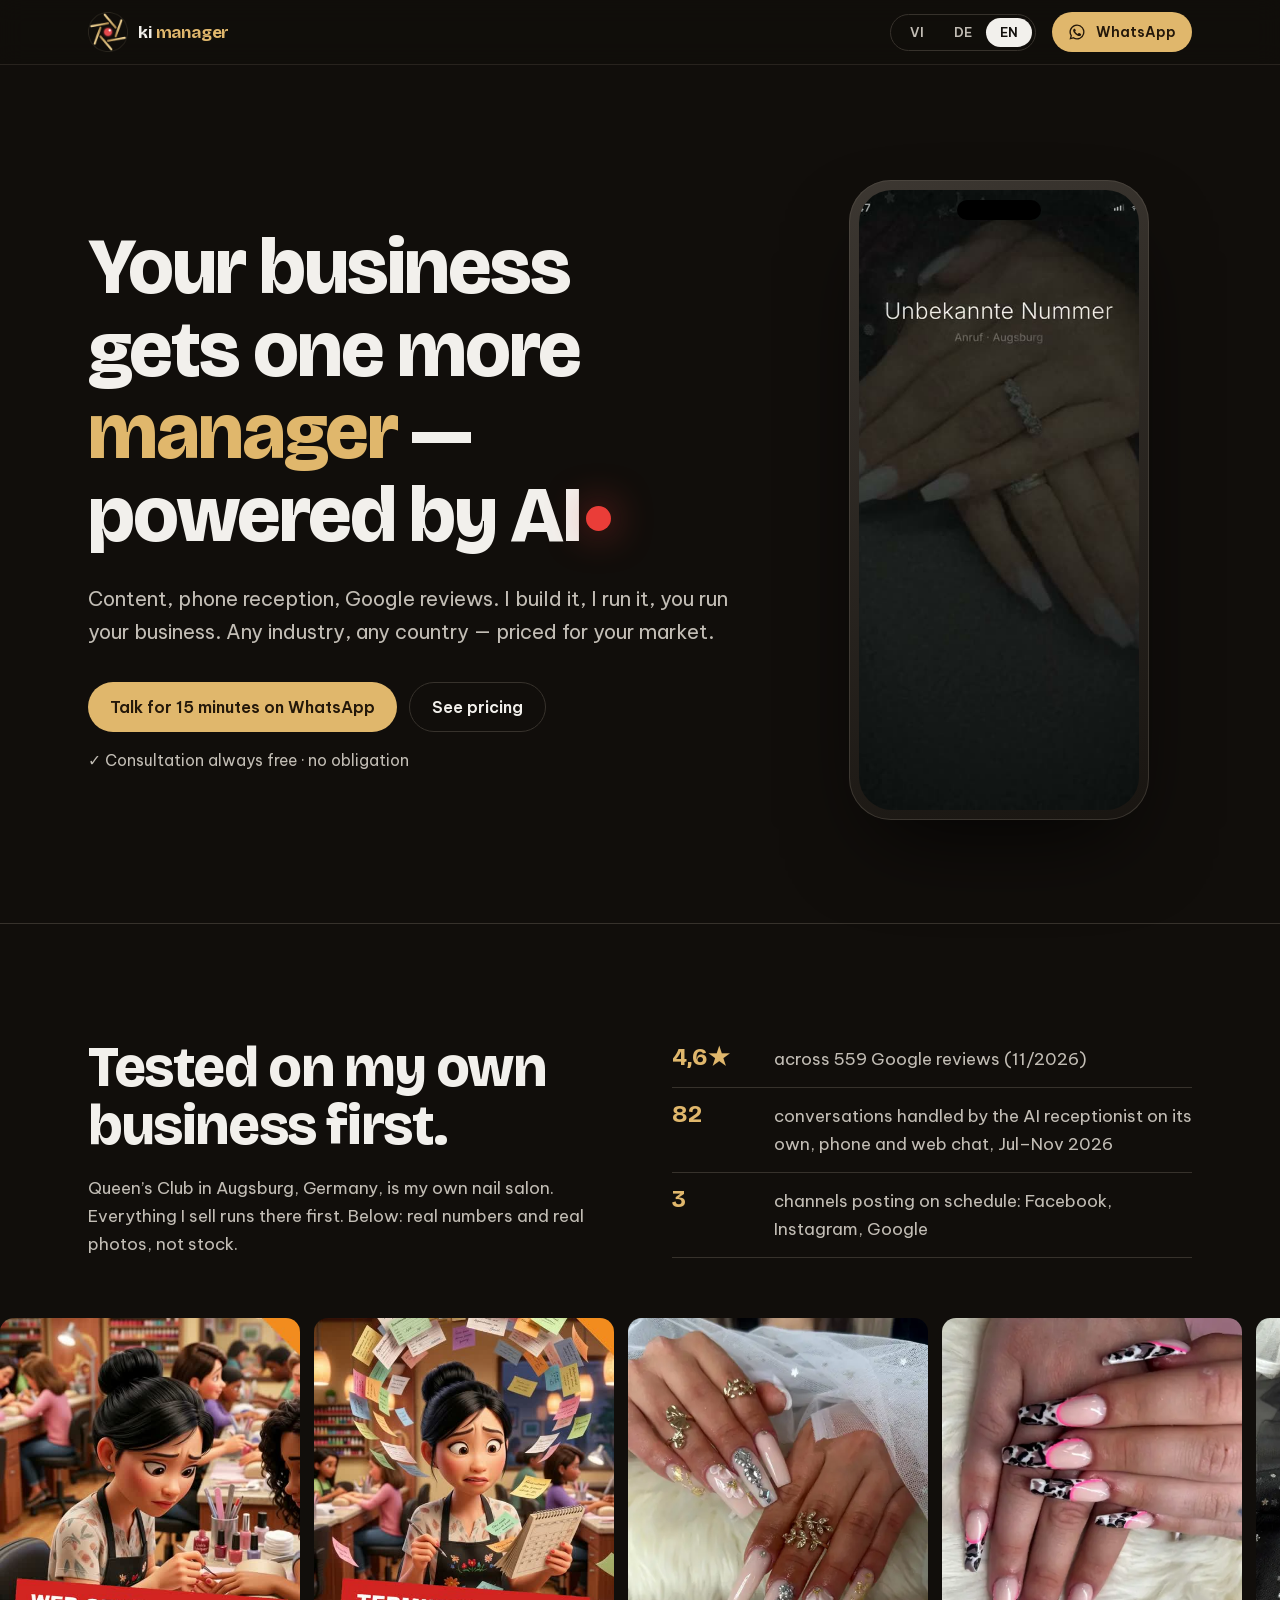
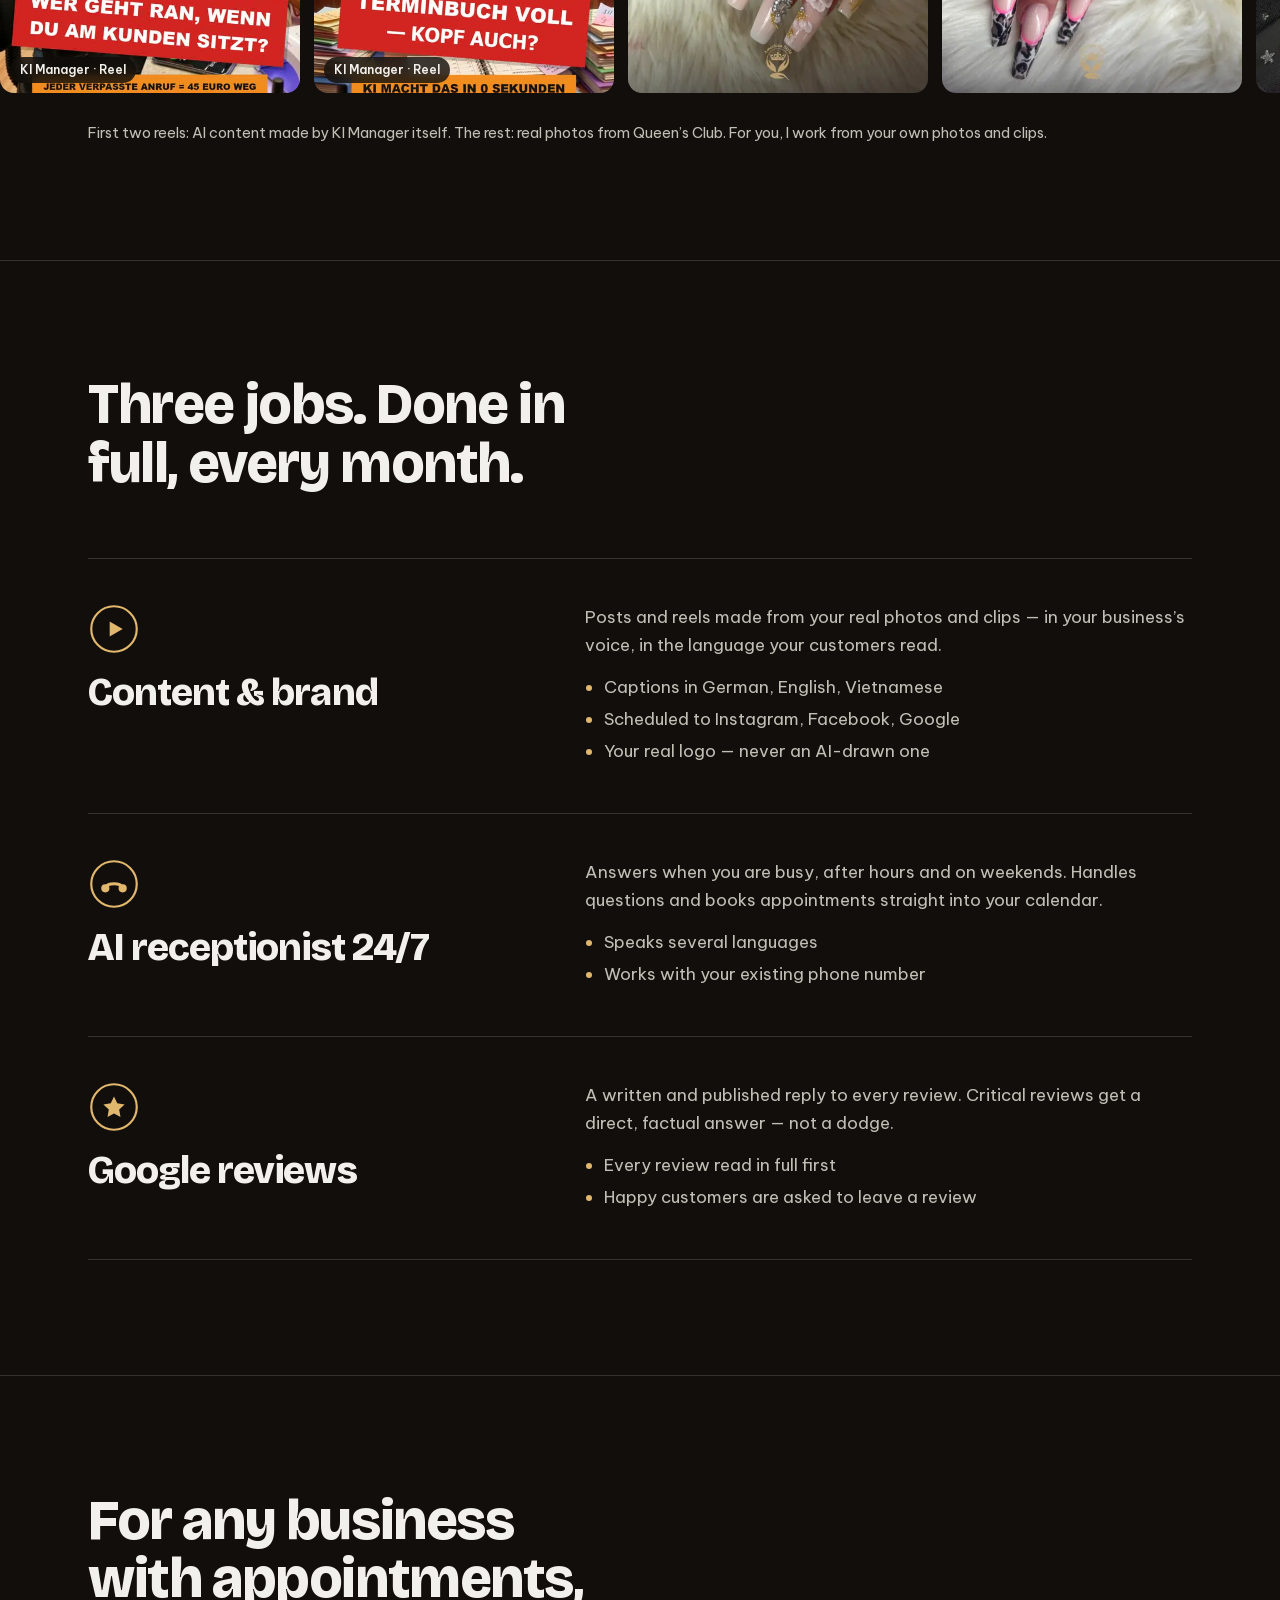
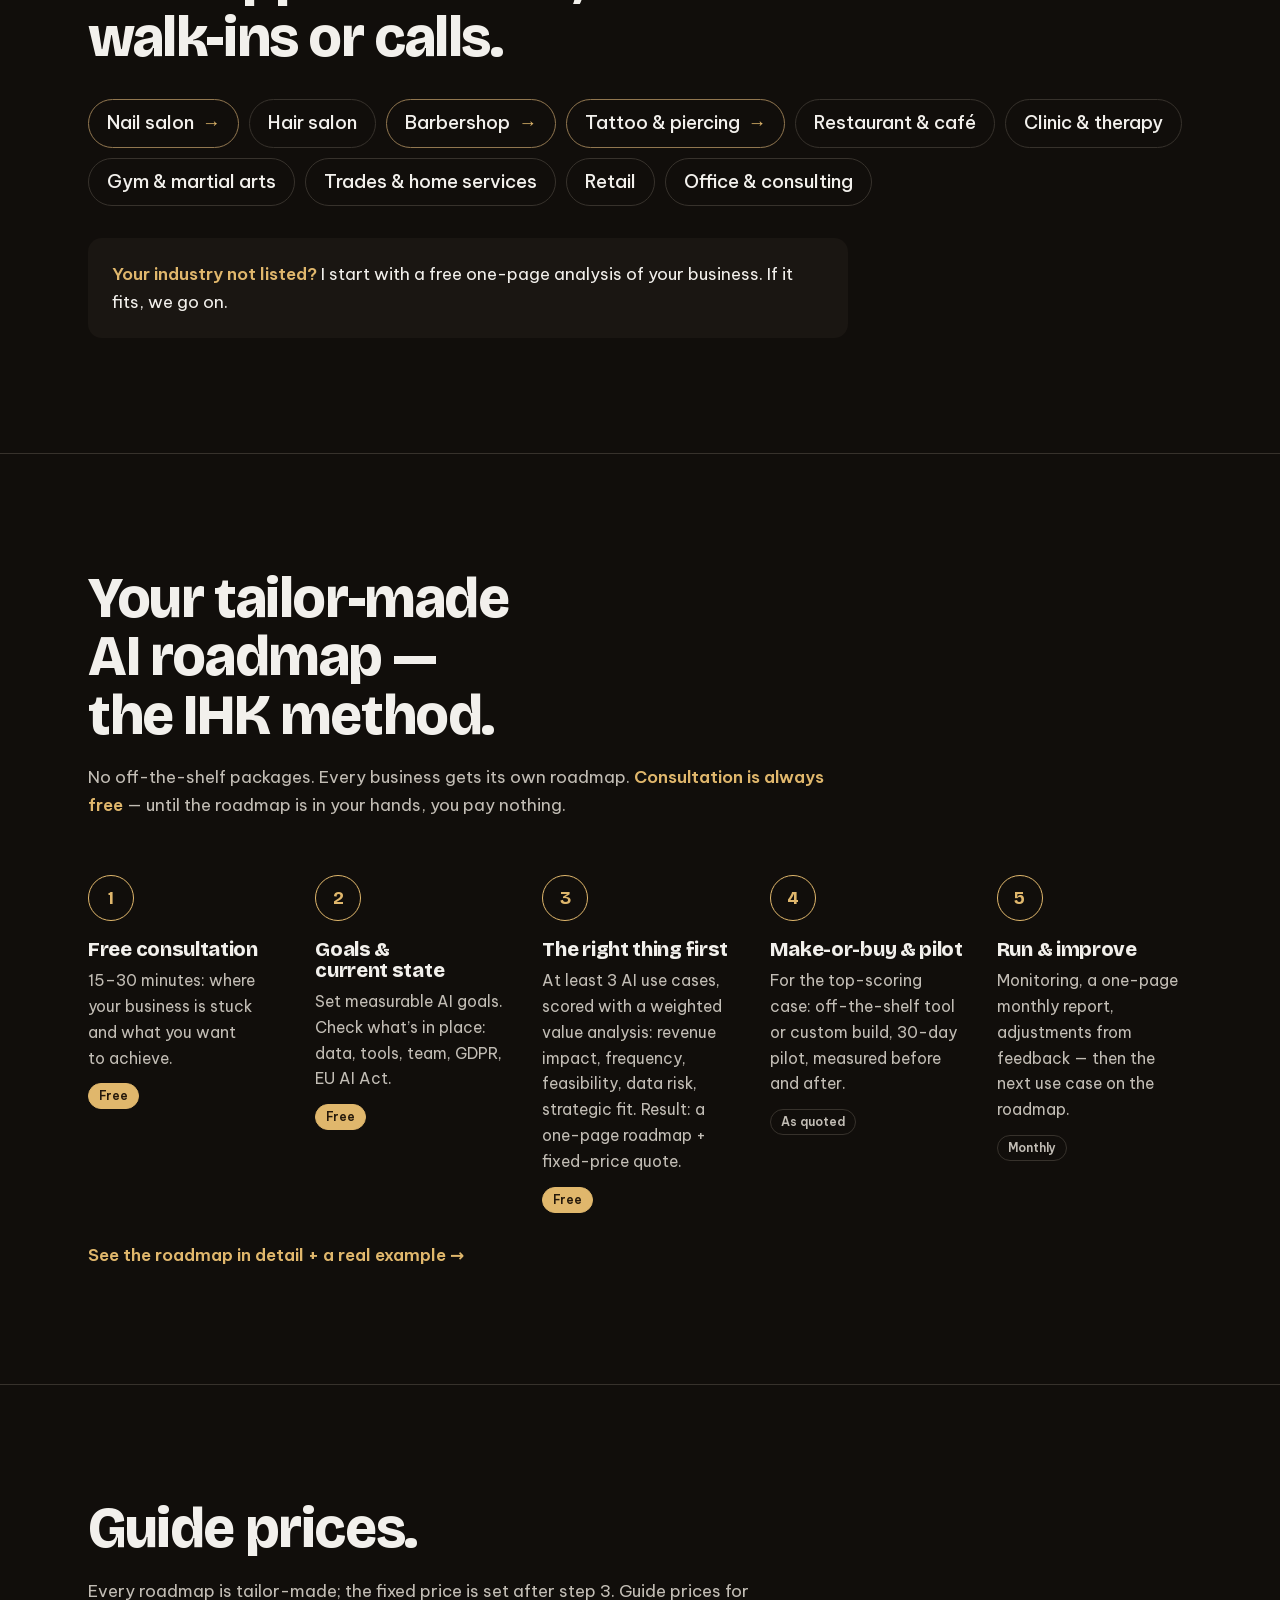
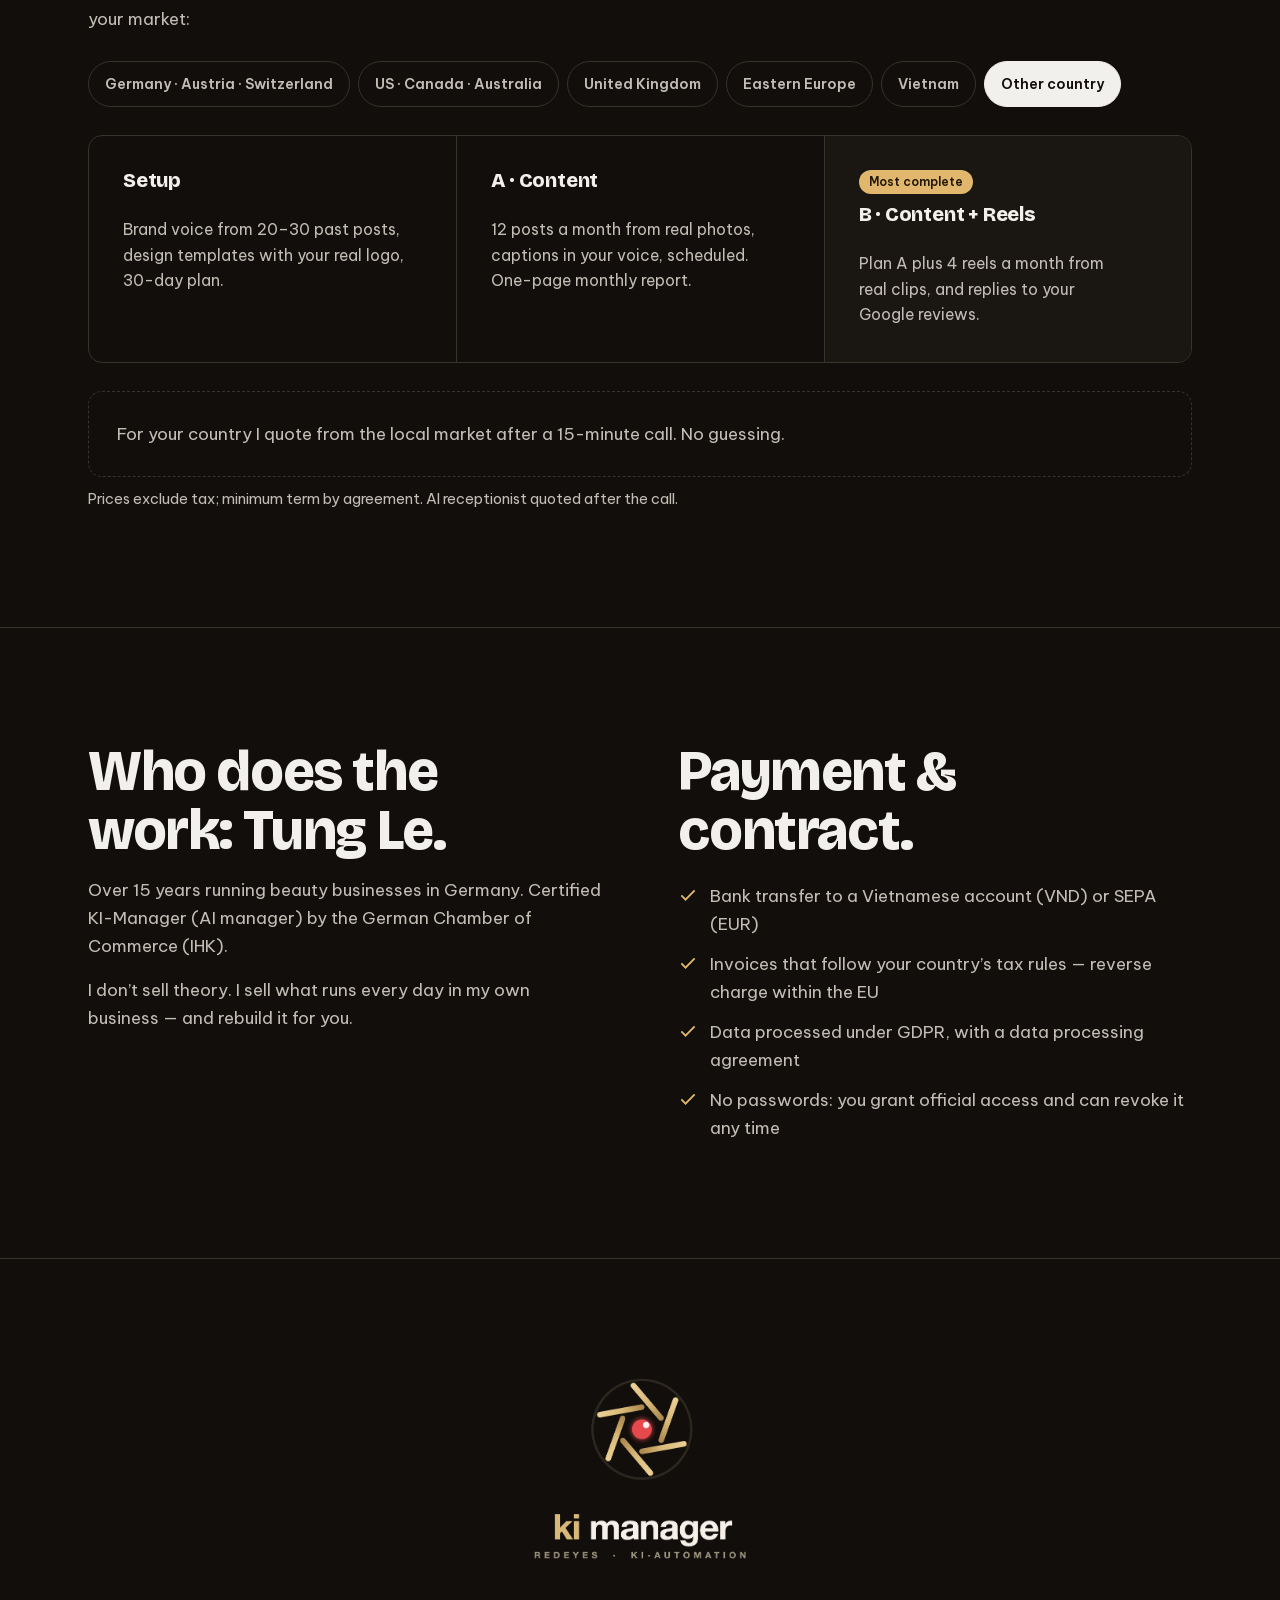
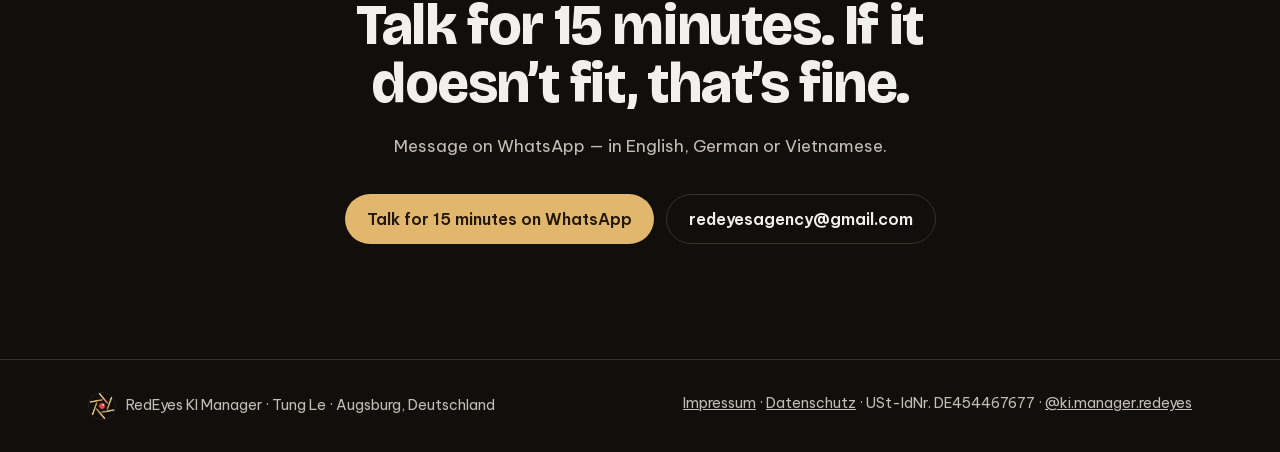
==== commit 0c8b00ad: "Email lien he: redeyesagency@gmail.com" ====
--- a/index.html
+++ b/index.html
@@ -383,7 +383,7 @@
       <p class="sub rv" data-i="fi_sub">Nhắn WhatsApp, viết bằng tiếng Việt, Đức hay Anh đều được.</p>
       <div class="cta rv">
         <a class="btn wa" href="#" target="_blank" rel="noopener"><span data-i="cta1">Nói chuyện 15 phút qua WhatsApp</span></a>
-        <a class="btn ghost" href="mailto:redeyesagency@web.de">redeyesagency@web.de</a>
+        <a class="btn ghost" href="mailto:redeyesagency@gmail.com">redeyesagency@gmail.com</a>
       </div>
     </div>
   </section>
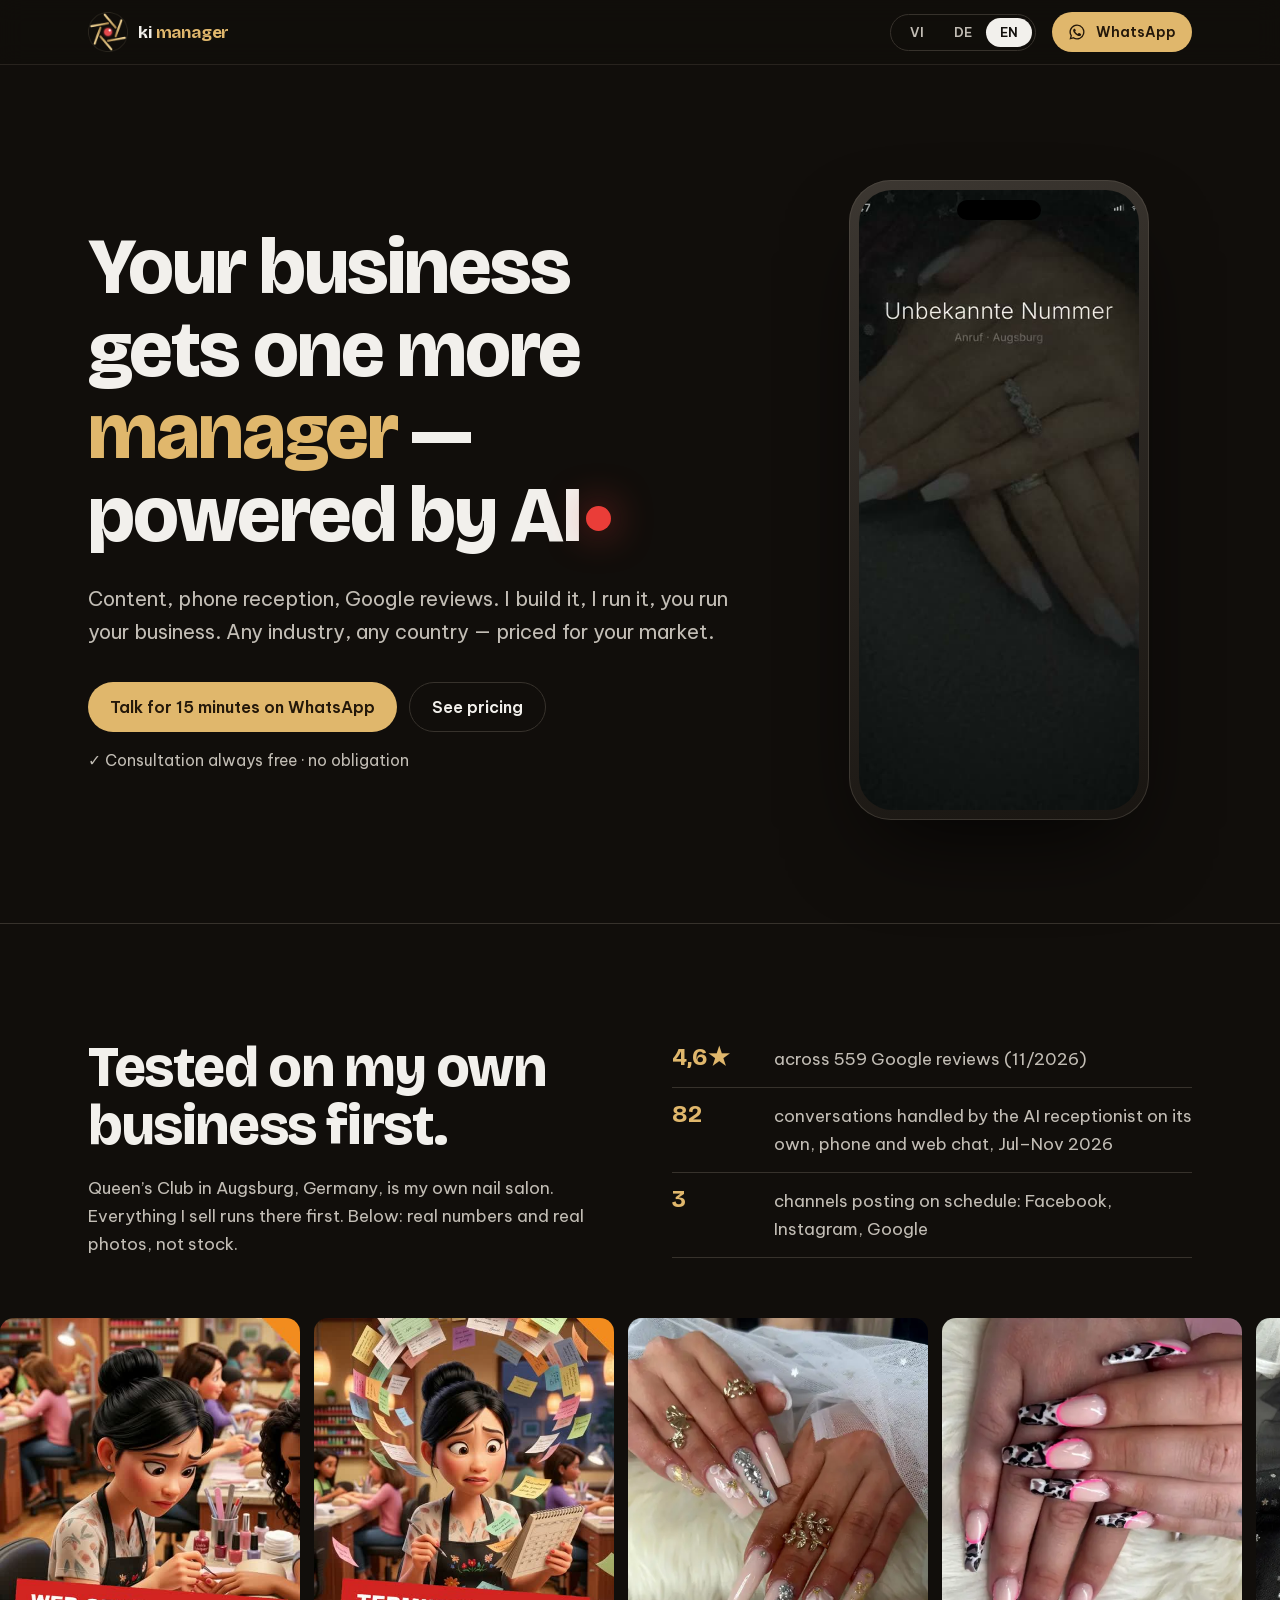
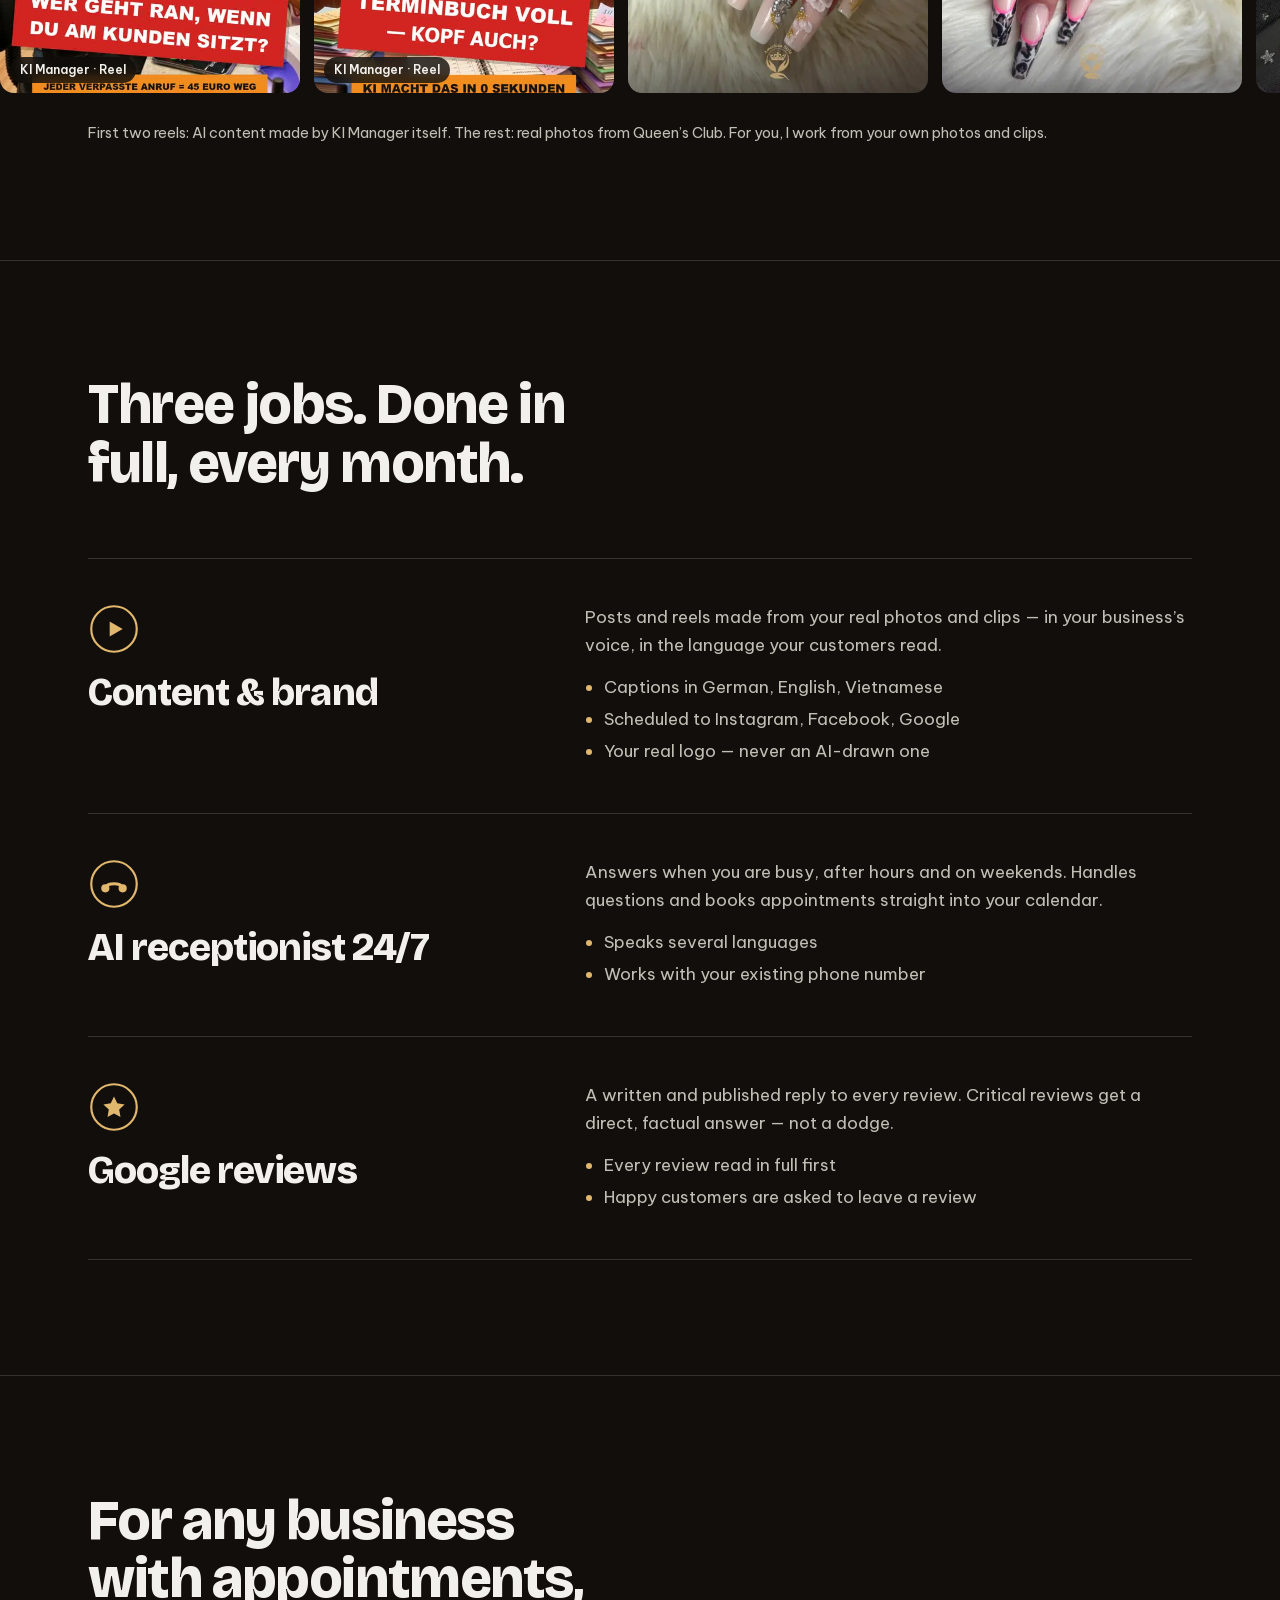
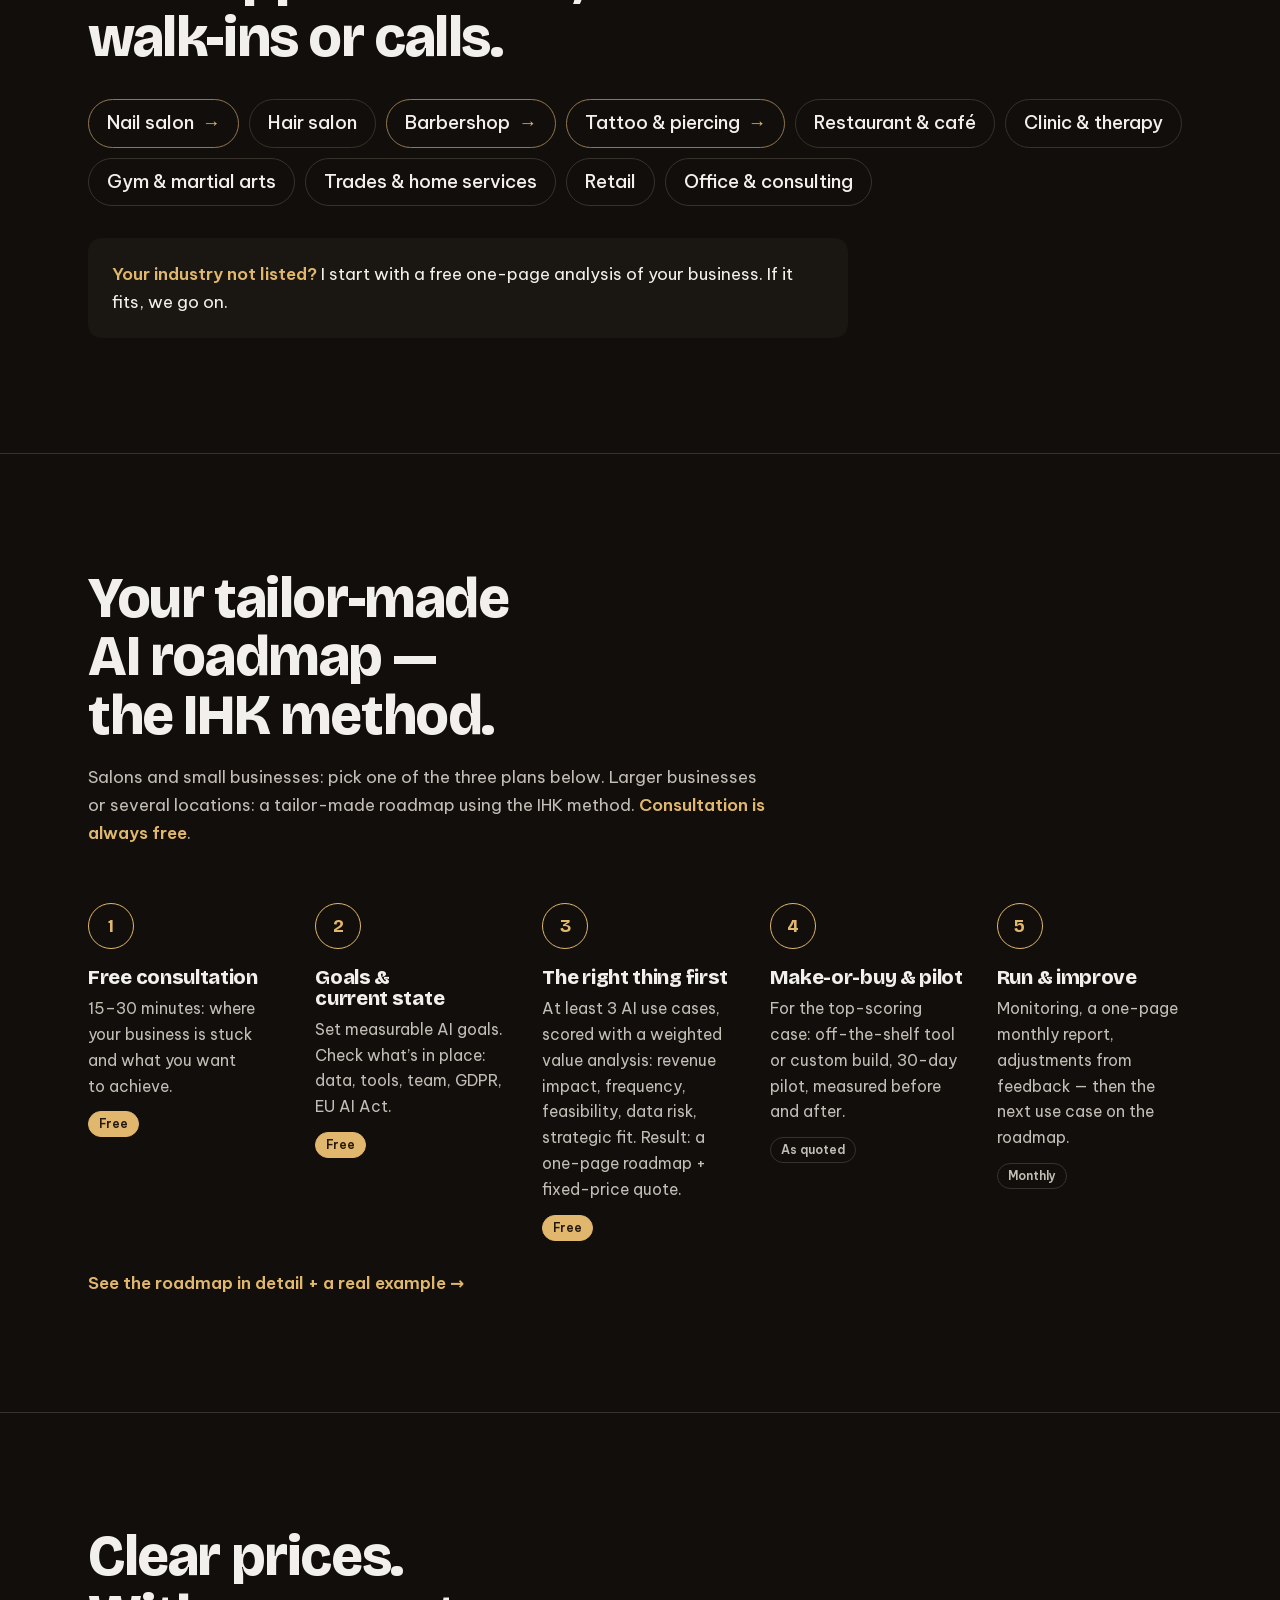
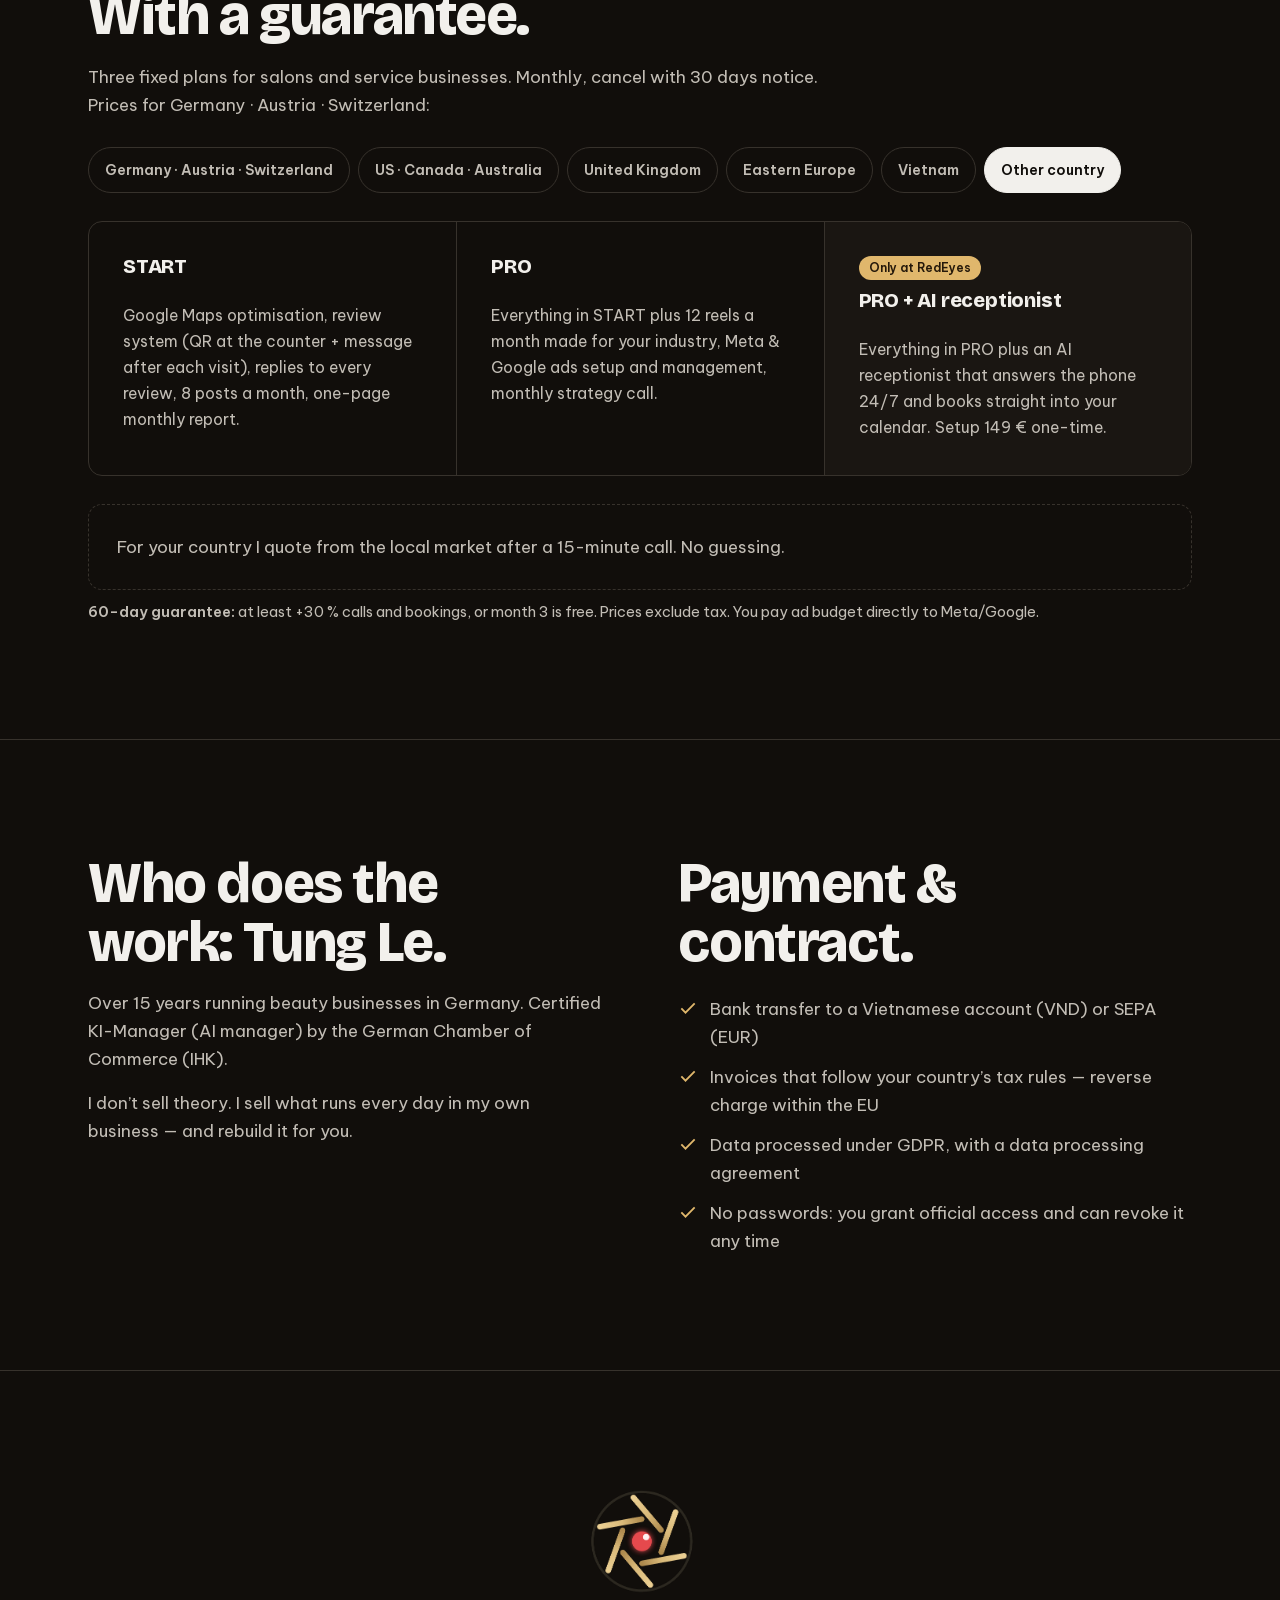
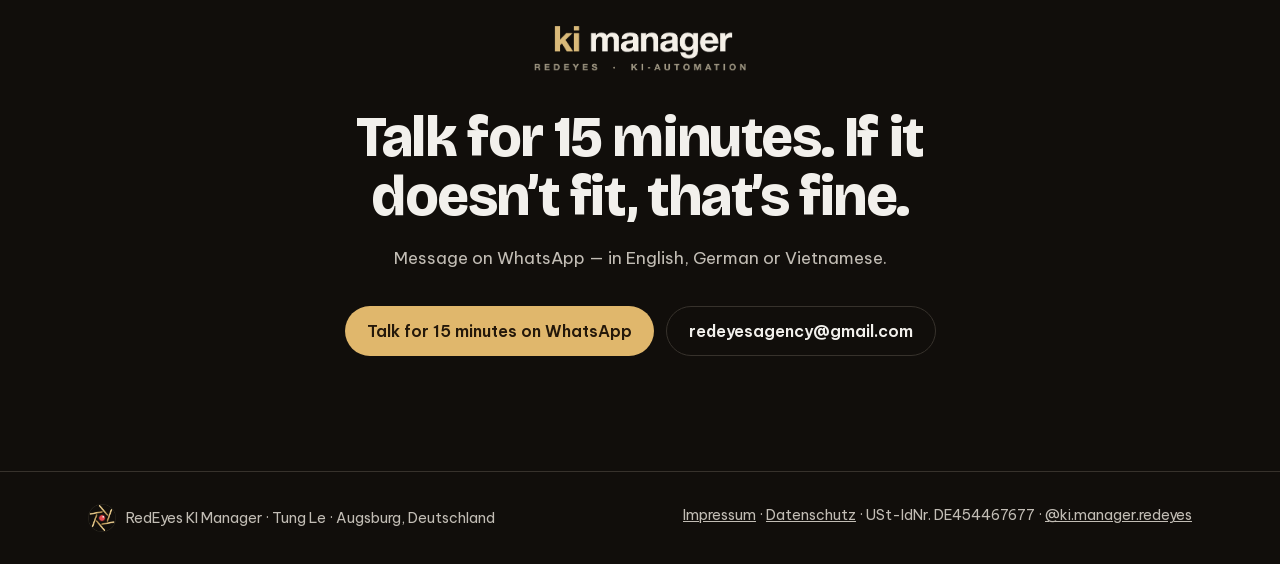
==== commit bbb52029: "Giá: 3 gói cố định START 199 / PRO 349 / PRO+Lễ tân AI 449 € + cam kết 60 ngày (VI/DE/EN) Co-Authore" ====
--- a/index.html
+++ b/index.html
@@ -10,7 +10,7 @@
 <link rel="icon" type="image/png" sizes="32x32" href="media/icon-32.png">
 <link rel="icon" type="image/png" sizes="192x192" href="media/icon-192.png">
 <link rel="apple-touch-icon" href="media/apple-touch-icon.png">
-<meta property="og:image" content="https://tunglee26091987-rgb.github.io/ki-manager/media/og-ki-manager.png">
+<meta property="og:image" content="https://redeyes-kimanager.github.io/ki-manager/media/og-ki-manager.png">
 <meta property="og:image:width" content="1200"><meta property="og:image:height" content="630">
 <meta name="twitter:card" content="summary_large_image">
 <style>
@@ -337,8 +337,8 @@
 
   <section class="rule" id="gia" aria-labelledby="h-price">
     <div class="wrap">
-      <h2 class="h2 rv" id="h-price" data-i="pr_h">Giá tham khảo.</h2>
-      <p class="sub rv" data-i="pr_sub">Mỗi lộ trình được may đo, giá trọn gói chốt sau bước 3. Đây là giá tham khảo theo thị trường nước bạn:</p>
+      <h2 class="h2 rv" id="h-price" data-i="pr_h">Giá rõ ràng. Có cam kết.</h2>
+      <p class="sub rv" data-i="pr_sub">Ba gói cố định cho tiệm và doanh nghiệp dịch vụ. Hợp đồng theo tháng, huỷ trước 30 ngày. Giá tại Đức · Áo · Thuỵ Sĩ:</p>
       <div class="regions" role="group" aria-label="Region">
         <button type="button" data-region="dach"></button>
         <button type="button" data-region="us"></button>
@@ -348,12 +348,12 @@
         <button type="button" data-region="other"></button>
       </div>
       <div class="prices" id="prices" aria-live="polite">
-        <div><h3 data-i="t0_h">Setup</h3><div class="amt" data-p="setup"></div><p data-i="t0_p">Giọng thương hiệu từ 20–30 bài cũ, mẫu thiết kế theo logo thật, kế hoạch 30 ngày.</p></div>
-        <div><h3 data-i="t1_h">A · Nội dung</h3><div class="amt" data-p="a"></div><p data-i="t1_p">12 bài mỗi tháng từ ảnh thật, caption đúng giọng, tự lên lịch. Báo cáo 1 trang mỗi tháng.</p></div>
-        <div class="feat"><span class="pill" data-i="t2_pill">Đủ nhất</span><h3 data-i="t2_h">B · Nội dung + Reels</h3><div class="amt" data-p="b"></div><p data-i="t2_p">Gói A, thêm 4 reels mỗi tháng từ clip thật và trả lời đánh giá Google.</p></div>
+        <div><h3 data-i="t0_h">START</h3><div class="amt" data-p="start"></div><p data-i="t0_p">Tối ưu Google Maps, hệ thống xin đánh giá (QR tại quầy + tin nhắn sau dịch vụ), trả lời mọi đánh giá, 8 bài mỗi tháng, báo cáo 1 trang.</p></div>
+        <div><h3 data-i="t1_h">PRO</h3><div class="amt" data-p="pro"></div><p data-i="t1_p">Toàn bộ START, thêm 12 reels mỗi tháng làm riêng theo ngành, setup và quản lý quảng cáo Meta &amp; Google, gọi tư vấn mỗi tháng.</p></div>
+        <div class="feat"><span class="pill" data-i="t2_pill">Chỉ có ở RedEyes</span><h3 data-i="t2_h">PRO + Lễ tân AI</h3><div class="amt" data-p="mia"></div><p data-i="t2_p">Toàn bộ PRO, thêm lễ tân AI nghe máy 24/7 bằng tiếng Đức, tự ghi lịch hẹn vào lịch của bạn. Setup 149 € một lần.</p></div>
       </div>
       <div class="ask" id="ask" hidden><p data-i="pr_other">Với nước của bạn, tôi báo giá theo thị trường tại chỗ sau cuộc gọi 15 phút. Không đoán giá.</p></div>
-      <p class="note" data-i="pr_note">Giá chưa gồm thuế, hợp đồng tối thiểu theo thoả thuận. Lễ tân AI báo giá riêng sau cuộc gọi.</p>
+      <p class="note" data-i="pr_note"><b>Cam kết 60 ngày:</b> cuộc gọi + lịch hẹn không tăng ít nhất 30 % → tháng thứ 3 miễn phí. Giá chưa gồm thuế. Ngân sách quảng cáo bạn trả thẳng cho Meta/Google.</p>
     </div>
   </section>
 
@@ -426,12 +426,12 @@
       st2_h:'Một trang phân tích', st2_p:'Miễn phí: kênh của bạn đang ở đâu, nên làm gì trước.',
       st3_h:'Ký và dựng', st3_p:'Hợp đồng, cọc 50 %, bạn cấp quyền truy cập chính thức. Tôi dựng giọng thương hiệu và kế hoạch 30 ngày.',
       st4_h:'Chạy hằng tháng', st4_p:'Bài lên đúng lịch. Mỗi tháng một trang báo cáo bằng ngôn ngữ của bạn.',
-      pr_h:'Giá theo nơi bạn ở.', pr_sub:'Cùng một công việc, tính theo thị trường nước bạn. Chọn vùng của bạn:',
-      t0_h:'Setup', t0_p:'Giọng thương hiệu từ 20–30 bài cũ, mẫu thiết kế theo logo thật, kế hoạch 30 ngày.',
-      t1_h:'A · Nội dung', t1_p:'12 bài mỗi tháng từ ảnh thật, caption đúng giọng, tự lên lịch. Báo cáo 1 trang mỗi tháng.',
-      t2_pill:'Đủ nhất', t2_h:'B · Nội dung + Reels', t2_p:'Gói A, thêm 4 reels mỗi tháng từ clip thật và trả lời đánh giá Google.',
+      pr_h:'Giá rõ ràng. Có cam kết.', pr_sub:'Ba gói cố định cho tiệm và doanh nghiệp dịch vụ. Hợp đồng theo tháng, huỷ trước 30 ngày. Giá tại Đức · Áo · Thuỵ Sĩ:',
+      t0_h:'START', t0_p:'Tối ưu Google Maps, hệ thống xin đánh giá (QR tại quầy + tin nhắn sau dịch vụ), trả lời mọi đánh giá, 8 bài mỗi tháng, báo cáo 1 trang.',
+      t1_h:'PRO', t1_p:'Toàn bộ START, thêm 12 reels mỗi tháng làm riêng theo ngành, setup và quản lý quảng cáo Meta &amp; Google, gọi tư vấn mỗi tháng.',
+      t2_pill:'Chỉ có ở RedEyes', t2_h:'PRO + Lễ tân AI', t2_p:'Toàn bộ PRO, thêm lễ tân AI nghe máy 24/7 bằng tiếng Đức, tự ghi lịch hẹn vào lịch của bạn. Setup 149 € một lần.',
       pr_other:'Với nước của bạn, tôi báo giá theo thị trường tại chỗ sau cuộc gọi 15 phút. Không đoán giá.',
-      pr_note:'Giá chưa gồm thuế, hợp đồng tối thiểu theo thoả thuận. Lễ tân AI báo giá riêng sau cuộc gọi.',
+      pr_note:'<b>Cam kết 60 ngày:</b> cuộc gọi + lịch hẹn không tăng ít nhất 30 % → tháng thứ 3 miễn phí. Giá chưa gồm thuế. Ngân sách quảng cáo bạn trả thẳng cho Meta/Google.',
       a_h:'Người làm: Tung Le.', a_p1:'Hơn 15 năm làm chủ doanh nghiệp làm đẹp ở Đức. Học chương trình KI-Manager của IHK.',
       a_p2:'Tôi không bán lý thuyết. Tôi bán những thứ đang chạy mỗi ngày ở doanh nghiệp của chính mình — rồi dựng lại cho bạn.',
       pay_h:'Thanh toán & hợp đồng.', pay1:'Chuyển khoản ngân hàng Việt Nam (VND) hoặc SEPA (EUR)', pay2:'Hoá đơn đúng luật thuế nước bạn — trong EU theo Reverse Charge',
@@ -440,7 +440,7 @@
       per:'/ tháng', once:'một lần',
       reg:{dach:'Đức · Áo · Thuỵ Sĩ', us:'Mỹ · Canada · Úc', uk:'Anh', ee:'Đông Âu', vn:'Việt Nam', other:'Nước khác'},
       wa_msg:'Chào anh Tung, tôi muốn nói chuyện 15 phút về KI Manager cho doanh nghiệp của tôi.',
-      title:'RedEyes KI Manager — người quản lý AI cho doanh nghiệp', "st_h":"Lộ trình AI may đo — theo phương pháp IHK.", "st_sub":"Không có gói làm sẵn. Mỗi doanh nghiệp một lộ trình riêng. <b>Tư vấn luôn miễn phí</b> — tới khi cầm lộ trình trong tay, bạn không trả đồng nào.", "st_link":"Xem lộ trình chi tiết + ví dụ thật →", "hero_free":"✓ Tư vấn luôn miễn phí · không ràng buộc", "pr_h":"Giá tham khảo.", "pr_sub":"Mỗi lộ trình được may đo, giá trọn gói chốt sau bước 3. Đây là giá tham khảo theo thị trường nước bạn:", "a_p1":"Hơn 15 năm làm chủ doanh nghiệp làm đẹp ở Đức. Đã thi đỗ chứng chỉ KI-Manager/-in (IHK).", "r0_h":"Tư vấn miễn phí", "r0_p":"Nói chuyện 15–30 phút: doanh nghiệp bạn đang vướng ở đâu, muốn đạt gì.", "r0_t":"Miễn phí", "r1_h":"Mục tiêu & hiện trạng", "r1_p":"Đặt mục tiêu AI đo được bằng số. Kiểm điều kiện sẵn có: dữ liệu, công cụ, nhân sự, GDPR, EU AI Act.", "r1_t":"Miễn phí", "r2_h":"Chọn đúng việc trước", "r2_p":"Ít nhất 3 việc AI có thể làm, chấm điểm có trọng số: doanh thu, tần suất, độ khả thi, rủi ro dữ liệu, độ hợp chiến lược. Kết quả: lộ trình 1 trang + giá trọn gói.", "r2_t":"Miễn phí", "r3_h":"Mua sẵn hay tự dựng · chạy thử", "r3_p":"Việc điểm cao nhất: chọn công cụ có sẵn hay dựng riêng, chạy thử 30 ngày, đo số trước và sau.", "r3_t":"Theo báo giá", "r4_h":"Vận hành & cải tiến", "r4_p":"Theo dõi số liệu, báo cáo 1 trang mỗi tháng, chỉnh theo phản hồi — rồi mới sang việc tiếp theo trong lộ trình.", "r4_t":"Hằng tháng"
+      title:'RedEyes KI Manager — người quản lý AI cho doanh nghiệp', "st_h":"Lộ trình AI may đo — theo phương pháp IHK.", "st_sub":"Tiệm và doanh nghiệp nhỏ: chọn 1 trong 3 gói ở phần giá. Doanh nghiệp lớn hoặc nhiều chi nhánh: lộ trình may đo theo phương pháp IHK. <b>Tư vấn luôn miễn phí</b>.", "st_link":"Xem lộ trình chi tiết + ví dụ thật →", "hero_free":"✓ Tư vấn luôn miễn phí · không ràng buộc", "pr_h":"Giá rõ ràng. Có cam kết.", "pr_sub":"Ba gói cố định cho tiệm và doanh nghiệp dịch vụ. Hợp đồng theo tháng, huỷ trước 30 ngày. Giá tại Đức · Áo · Thuỵ Sĩ:", "a_p1":"Hơn 15 năm làm chủ doanh nghiệp làm đẹp ở Đức. Đã thi đỗ chứng chỉ KI-Manager/-in (IHK).", "r0_h":"Tư vấn miễn phí", "r0_p":"Nói chuyện 15–30 phút: doanh nghiệp bạn đang vướng ở đâu, muốn đạt gì.", "r0_t":"Miễn phí", "r1_h":"Mục tiêu & hiện trạng", "r1_p":"Đặt mục tiêu AI đo được bằng số. Kiểm điều kiện sẵn có: dữ liệu, công cụ, nhân sự, GDPR, EU AI Act.", "r1_t":"Miễn phí", "r2_h":"Chọn đúng việc trước", "r2_p":"Ít nhất 3 việc AI có thể làm, chấm điểm có trọng số: doanh thu, tần suất, độ khả thi, rủi ro dữ liệu, độ hợp chiến lược. Kết quả: lộ trình 1 trang + giá trọn gói.", "r2_t":"Miễn phí", "r3_h":"Mua sẵn hay tự dựng · chạy thử", "r3_p":"Việc điểm cao nhất: chọn công cụ có sẵn hay dựng riêng, chạy thử 30 ngày, đo số trước và sau.", "r3_t":"Theo báo giá", "r4_h":"Vận hành & cải tiến", "r4_p":"Theo dõi số liệu, báo cáo 1 trang mỗi tháng, chỉnh theo phản hồi — rồi mới sang việc tiếp theo trong lộ trình.", "r4_t":"Hằng tháng"
     },
     de: {
       skip:'Zum Inhalt springen', wa_short:'WhatsApp',
@@ -466,12 +466,12 @@
       st2_h:'Analyse auf einer Seite', st2_p:'Kostenlos: wo Ihre Kanäle stehen und was zuerst kommt.',
       st3_h:'Vertrag und Aufbau', st3_p:'Vertrag, 50 % Anzahlung, offizieller Zugang von Ihnen. Ich baue Markenstimme und 30-Tage-Plan.',
       st4_h:'Laufender Betrieb', st4_p:'Posts erscheinen nach Plan. Jeden Monat ein einseitiger Bericht in Ihrer Sprache.',
-      pr_h:'Preise nach Ihrem Markt.', pr_sub:'Gleiche Arbeit, Preis nach dem Markt in Ihrem Land. Wählen Sie Ihre Region:',
-      t0_h:'Setup', t0_p:'Markenstimme aus 20–30 alten Posts, Designvorlagen mit Ihrem echten Logo, 30-Tage-Plan.',
-      t1_h:'A · Content', t1_p:'12 Posts pro Monat aus echten Fotos, Texte im richtigen Ton, automatisch geplant. Monatlicher Bericht auf einer Seite.',
-      t2_pill:'Vollständig', t2_h:'B · Content + Reels', t2_p:'Paket A plus 4 Reels pro Monat aus echten Clips und Antworten auf Google-Bewertungen.',
+      pr_h:'Klare Preise. Mit Garantie.', pr_sub:'Drei feste Pakete für Studios und Dienstleister. Monatlich kündbar (30 Tage). Preise für Deutschland · Österreich · Schweiz:',
+      t0_h:'START', t0_p:'Google-Maps-Optimierung, Bewertungssystem (QR am Tresen + Nachricht nach dem Termin), Antwort auf jede Bewertung, 8 Posts pro Monat, Monatsbericht auf einer Seite.',
+      t1_h:'PRO', t1_p:'Alles aus START plus 12 Reels pro Monat für Ihre Branche, Einrichtung und Betreuung von Meta- &amp; Google-Ads, monatliches Strategiegespräch.',
+      t2_pill:'Nur bei RedEyes', t2_h:'PRO + KI-Rezeption', t2_p:'Alles aus PRO plus KI-Rezeption: geht 24/7 ans Telefon und trägt Termine direkt in Ihren Kalender ein. Einrichtung 149 € einmalig.',
       pr_other:'Für Ihr Land kalkuliere ich nach dem Markt vor Ort, nach einem 15-Minuten-Gespräch. Kein Raten.',
-      pr_note:'Preise zzgl. Steuern, Mindestlaufzeit nach Vereinbarung. KI-Rezeption nach Gespräch auf Angebot.',
+      pr_note:'<b>60-Tage-Garantie:</b> mindestens +30 % Anrufe und Buchungen, sonst ist der 3. Monat kostenlos. Preise netto zzgl. USt. Werbebudget zahlen Sie direkt an Meta/Google.',
       a_h:'Wer das macht: Tung Le.', a_p1:'Über 15 Jahre Unternehmer im Beauty-Bereich in Deutschland. Weiterbildung KI-Manager bei der IHK.',
       a_p2:'Ich verkaufe keine Theorie. Ich verkaufe, was in meinem eigenen Betrieb jeden Tag läuft — und baue es für Sie nach.',
       pay_h:'Zahlung & Vertrag.', pay1:'Überweisung auf ein vietnamesisches Konto (VND) oder per SEPA (EUR)', pay2:'Rechnung nach dem Steuerrecht Ihres Landes — innerhalb der EU per Reverse Charge',
@@ -480,7 +480,7 @@
       per:'/ Monat', once:'einmalig',
       reg:{dach:'DE · AT · CH', us:'USA · Kanada · Australien', uk:'Großbritannien', ee:'Osteuropa', vn:'Vietnam', other:'Anderes Land'},
       wa_msg:'Hallo Tung, ich möchte 15 Minuten über KI Manager für meinen Betrieb sprechen.',
-      title:'RedEyes KI Manager — Ihr KI-Manager für den Betrieb', "st_h":"Ihr maßgeschneiderter KI-Fahrplan — nach IHK-Vorgehen.", "st_sub":"Kein Paket von der Stange. Jeder Betrieb bekommt seinen eigenen Fahrplan. <b>Beratung immer kostenfrei</b> — bis Sie Ihren Fahrplan in der Hand halten, zahlen Sie nichts.", "st_link":"Fahrplan im Detail + echtes Beispiel →", "hero_free":"✓ Beratung immer kostenfrei · unverbindlich", "pr_h":"Richtpreise.", "pr_sub":"Jeder Fahrplan ist maßgeschneidert, der Festpreis steht nach Schritt 3. Richtwerte nach dem Markt in Ihrem Land:", "a_p1":"Über 15 Jahre Unternehmer im Beauty-Bereich in Deutschland. Geprüfter KI-Manager (IHK).", "r0_h":"Kostenfreie Beratung", "r0_p":"15–30 Minuten: Wo hakt es in Ihrem Betrieb, was wollen Sie erreichen?", "r0_t":"Kostenfrei", "r1_h":"Ziele & Ist-Analyse", "r1_p":"Messbare KI-Ziele festlegen. Voraussetzungen prüfen: Daten, Tools, Team, DSGVO, EU AI Act.", "r1_t":"Kostenfrei", "r2_h":"Das Richtige zuerst", "r2_p":"Mindestens 3 KI-Anwendungsfälle, bewertet per gewichteter Nutzwertanalyse: Umsatzhebel, Häufigkeit, Umsetzbarkeit, Datenschutz-Risiko, strategischer Fit. Ergebnis: Fahrplan auf einer Seite + Festpreisangebot.", "r2_t":"Kostenfrei", "r3_h":"Make-or-Buy & Pilot", "r3_p":"Für den Spitzenreiter: fertiges Tool oder eigene Lösung, 30 Tage Pilotbetrieb, Messung vorher und nachher.", "r3_t":"Nach Angebot", "r4_h":"Betrieb & Verbesserung", "r4_p":"Monitoring, monatlicher Bericht auf einer Seite, Anpassung nach Feedback — dann der nächste Anwendungsfall im Fahrplan.", "r4_t":"Monatlich"
+      title:'RedEyes KI Manager — Ihr KI-Manager für den Betrieb', "st_h":"Ihr maßgeschneiderter KI-Fahrplan — nach IHK-Vorgehen.", "st_sub":"Studios und kleine Betriebe: eines der drei Pakete unten. Größere Betriebe oder mehrere Standorte: maßgeschneiderter Fahrplan nach IHK-Methode. <b>Beratung immer kostenfrei</b>.", "st_link":"Fahrplan im Detail + echtes Beispiel →", "hero_free":"✓ Beratung immer kostenfrei · unverbindlich", "pr_h":"Klare Preise. Mit Garantie.", "pr_sub":"Drei feste Pakete für Studios und Dienstleister. Monatlich kündbar (30 Tage). Preise für Deutschland · Österreich · Schweiz:", "a_p1":"Über 15 Jahre Unternehmer im Beauty-Bereich in Deutschland. Geprüfter KI-Manager (IHK).", "r0_h":"Kostenfreie Beratung", "r0_p":"15–30 Minuten: Wo hakt es in Ihrem Betrieb, was wollen Sie erreichen?", "r0_t":"Kostenfrei", "r1_h":"Ziele & Ist-Analyse", "r1_p":"Messbare KI-Ziele festlegen. Voraussetzungen prüfen: Daten, Tools, Team, DSGVO, EU AI Act.", "r1_t":"Kostenfrei", "r2_h":"Das Richtige zuerst", "r2_p":"Mindestens 3 KI-Anwendungsfälle, bewertet per gewichteter Nutzwertanalyse: Umsatzhebel, Häufigkeit, Umsetzbarkeit, Datenschutz-Risiko, strategischer Fit. Ergebnis: Fahrplan auf einer Seite + Festpreisangebot.", "r2_t":"Kostenfrei", "r3_h":"Make-or-Buy & Pilot", "r3_p":"Für den Spitzenreiter: fertiges Tool oder eigene Lösung, 30 Tage Pilotbetrieb, Messung vorher und nachher.", "r3_t":"Nach Angebot", "r4_h":"Betrieb & Verbesserung", "r4_p":"Monitoring, monatlicher Bericht auf einer Seite, Anpassung nach Feedback — dann der nächste Anwendungsfall im Fahrplan.", "r4_t":"Monatlich"
     },
     en: {
       skip:'Skip to content', wa_short:'WhatsApp',
@@ -506,12 +506,12 @@
       st2_h:'One-page analysis', st2_p:'Free: where your channels stand and what to do first.',
       st3_h:'Sign and build', st3_p:'Contract, 50 % deposit, official access granted by you. I build your brand voice and a 30-day plan.',
       st4_h:'Monthly operation', st4_p:'Posts go out on schedule. One-page report every month, in your language.',
-      pr_h:'Priced for where you are.', pr_sub:'Same work, priced for your country’s market. Choose your region:',
-      t0_h:'Setup', t0_p:'Brand voice from 20–30 past posts, design templates with your real logo, 30-day plan.',
-      t1_h:'A · Content', t1_p:'12 posts a month from real photos, captions in your voice, scheduled. One-page monthly report.',
-      t2_pill:'Most complete', t2_h:'B · Content + Reels', t2_p:'Plan A plus 4 reels a month from real clips, and replies to your Google reviews.',
+      pr_h:'Clear prices. With a guarantee.', pr_sub:'Three fixed plans for salons and service businesses. Monthly, cancel with 30 days notice. Prices for Germany · Austria · Switzerland:',
+      t0_h:'START', t0_p:'Google Maps optimisation, review system (QR at the counter + message after each visit), replies to every review, 8 posts a month, one-page monthly report.',
+      t1_h:'PRO', t1_p:'Everything in START plus 12 reels a month made for your industry, Meta &amp; Google ads setup and management, monthly strategy call.',
+      t2_pill:'Only at RedEyes', t2_h:'PRO + AI receptionist', t2_p:'Everything in PRO plus an AI receptionist that answers the phone 24/7 and books straight into your calendar. Setup 149 € one-time.',
       pr_other:'For your country I quote from the local market after a 15-minute call. No guessing.',
-      pr_note:'Prices exclude tax; minimum term by agreement. AI receptionist quoted after the call.',
+      pr_note:'<b>60-day guarantee:</b> at least +30 % calls and bookings, or month 3 is free. Prices exclude tax. You pay ad budget directly to Meta/Google.',
       a_h:'Who does the work: Tung Le.', a_p1:'Over 15 years running beauty businesses in Germany. Trained as KI-Manager (AI manager) with the German Chamber of Commerce (IHK).',
       a_p2:'I don’t sell theory. I sell what runs every day in my own business — and rebuild it for you.',
       pay_h:'Payment & contract.', pay1:'Bank transfer to a Vietnamese account (VND) or SEPA (EUR)', pay2:'Invoices that follow your country’s tax rules — reverse charge within the EU',
@@ -520,17 +520,14 @@
       per:'/ month', once:'one-time',
       reg:{dach:'Germany · Austria · Switzerland', us:'US · Canada · Australia', uk:'United Kingdom', ee:'Eastern Europe', vn:'Vietnam', other:'Other country'},
       wa_msg:'Hi Tung, I’d like a 15-minute talk about KI Manager for my business.',
-      title:'RedEyes KI Manager — an AI manager for your business', "st_h":"Your tailor-made AI roadmap — the IHK method.", "st_sub":"No off-the-shelf packages. Every business gets its own roadmap. <b>Consultation is always free</b> — until the roadmap is in your hands, you pay nothing.", "st_link":"See the roadmap in detail + a real example →", "hero_free":"✓ Consultation always free · no obligation", "pr_h":"Guide prices.", "pr_sub":"Every roadmap is tailor-made; the fixed price is set after step 3. Guide prices for your market:", "a_p1":"Over 15 years running beauty businesses in Germany. Certified KI-Manager (AI manager) by the German Chamber of Commerce (IHK).", "r0_h":"Free consultation", "r0_p":"15–30 minutes: where your business is stuck and what you want to achieve.", "r0_t":"Free", "r1_h":"Goals & current state", "r1_p":"Set measurable AI goals. Check what’s in place: data, tools, team, GDPR, EU AI Act.", "r1_t":"Free", "r2_h":"The right thing first", "r2_p":"At least 3 AI use cases, scored with a weighted value analysis: revenue impact, frequency, feasibility, data risk, strategic fit. Result: a one-page roadmap + fixed-price quote.", "r2_t":"Free", "r3_h":"Make-or-buy & pilot", "r3_p":"For the top-scoring case: off-the-shelf tool or custom build, 30-day pilot, measured before and after.", "r3_t":"As quoted", "r4_h":"Run & improve", "r4_p":"Monitoring, a one-page monthly report, adjustments from feedback — then the next use case on the roadmap.", "r4_t":"Monthly"
+      title:'RedEyes KI Manager — an AI manager for your business', "st_h":"Your tailor-made AI roadmap — the IHK method.", "st_sub":"Salons and small businesses: pick one of the three plans below. Larger businesses or several locations: a tailor-made roadmap using the IHK method. <b>Consultation is always free</b>.", "st_link":"See the roadmap in detail + a real example →", "hero_free":"✓ Consultation always free · no obligation", "pr_h":"Clear prices. With a guarantee.", "pr_sub":"Three fixed plans for salons and service businesses. Monthly, cancel with 30 days notice. Prices for Germany · Austria · Switzerland:", "a_p1":"Over 15 years running beauty businesses in Germany. Certified KI-Manager (AI manager) by the German Chamber of Commerce (IHK).", "r0_h":"Free consultation", "r0_p":"15–30 minutes: where your business is stuck and what you want to achieve.", "r0_t":"Free", "r1_h":"Goals & current state", "r1_p":"Set measurable AI goals. Check what’s in place: data, tools, team, GDPR, EU AI Act.", "r1_t":"Free", "r2_h":"The right thing first", "r2_p":"At least 3 AI use cases, scored with a weighted value analysis: revenue impact, frequency, feasibility, data risk, strategic fit. Result: a one-page roadmap + fixed-price quote.", "r2_t":"Free", "r3_h":"Make-or-buy & pilot", "r3_p":"For the top-scoring case: off-the-shelf tool or custom build, 30-day pilot, measured before and after.", "r3_t":"As quoted", "r4_h":"Run & improve", "r4_p":"Monitoring, a one-page monthly report, adjustments from feedback — then the next use case on the roadmap.", "r4_t":"Monthly"
     }
   };
 
   // prices: net, local currency (qc_agency_stack/GOI_NOI_DUNG_AI_VN.md §1b, 09.11.2026)
   const P = {
-    dach:{cur:'EUR', setup:390,  a:290,  b:490},
-    us:  {cur:'USD', setup:490,  a:390,  b:690},
-    uk:  {cur:'GBP', setup:349,  a:249,  b:449},
-    ee:  {cur:'PLN', setup:990,  a:790,  b:1390},
-    vn:  {cur:'VND', setup:4900000, a:3900000, b:6900000},
+    dach:{cur:'EUR', start:199, pro:349, mia:449},
+    us:null, uk:null, ee:null, vn:null,
     other:null
   };
   const LOC = {vi:'vi-VN', de:'de-DE', en:'en-GB'};
@@ -566,7 +563,7 @@
     if (!p) return;
     document.querySelectorAll('[data-p]').forEach(el => {
       const k = el.dataset.p;
-      const html = fmt(p[k], p.cur) + ' <small>' + (k === 'setup' ? t.once : t.per) + '</small>';
+      const html = fmt(p[k], p.cur) + ' <small>' + t.per + '</small>';
       if (!animate) { el.innerHTML = html; return; }
       el.classList.add('swap');
       setTimeout(() => { el.innerHTML = html; el.classList.remove('swap'); }, 160);
